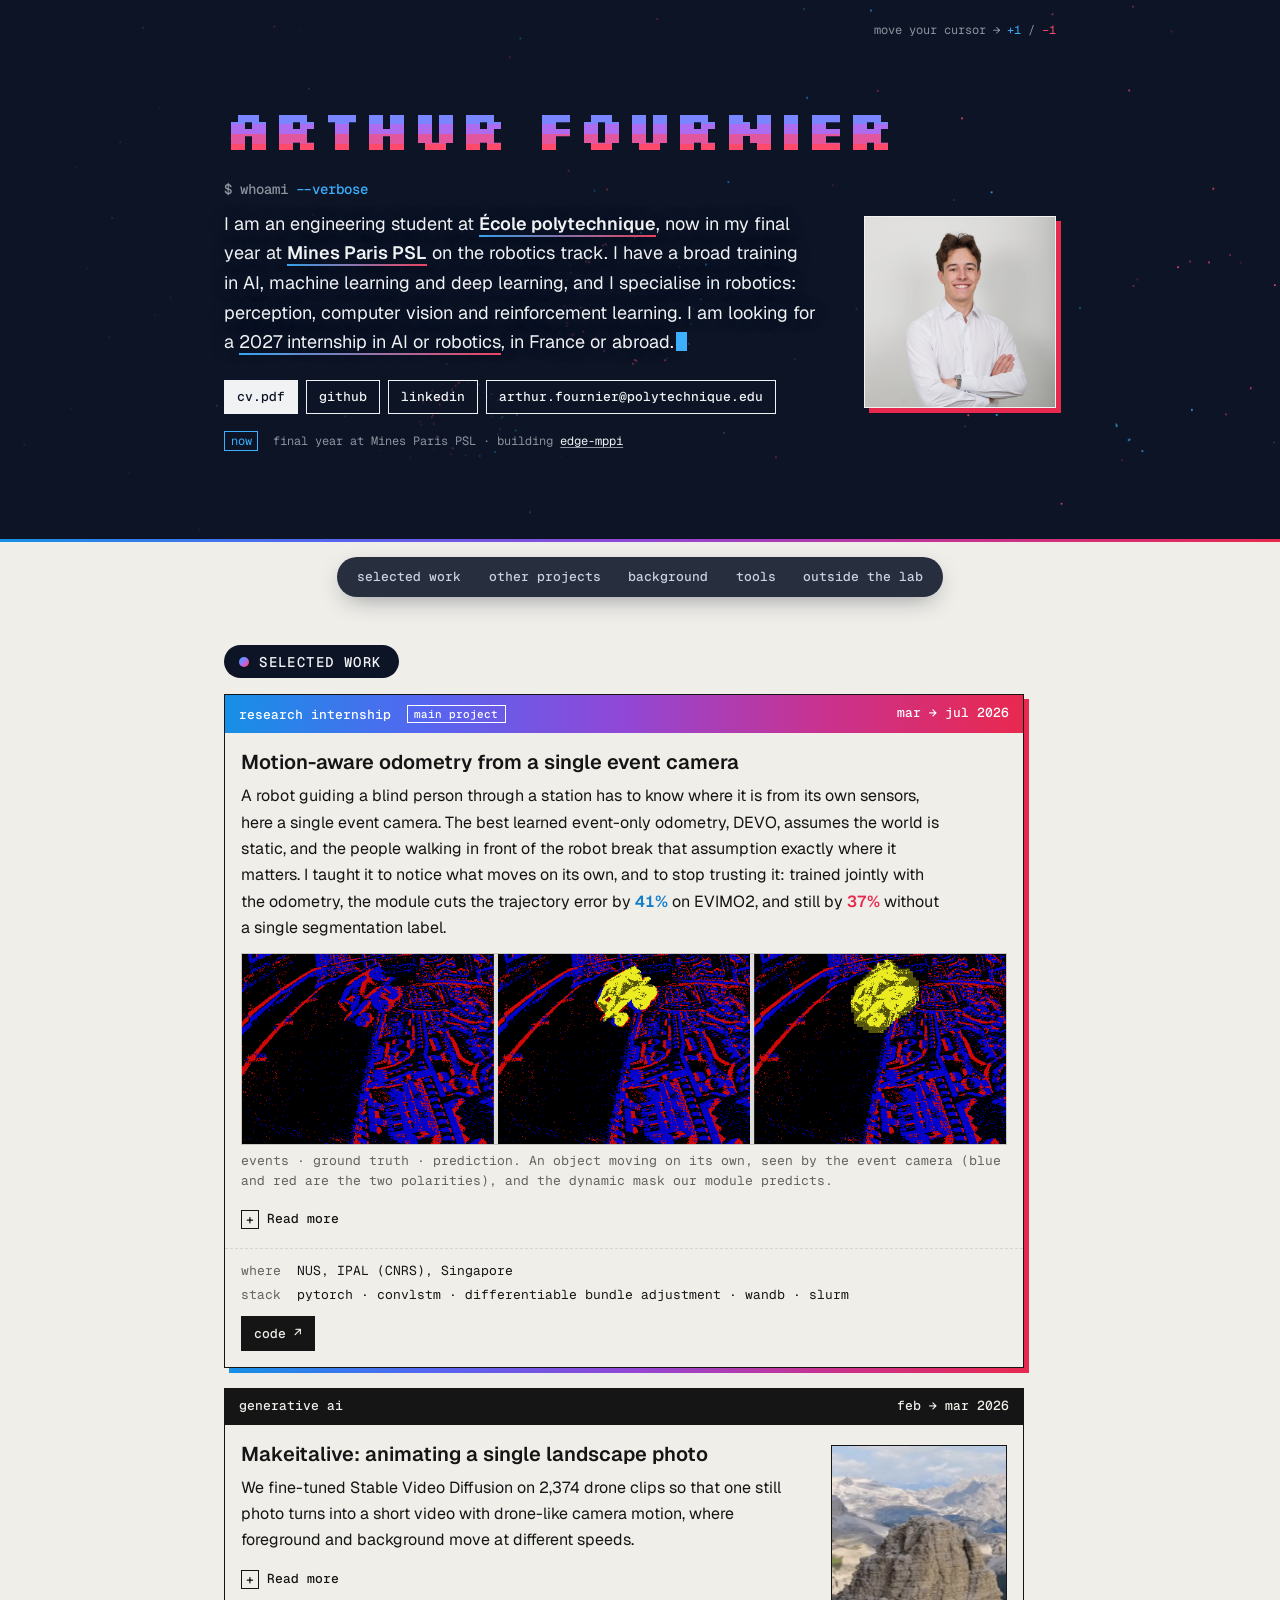
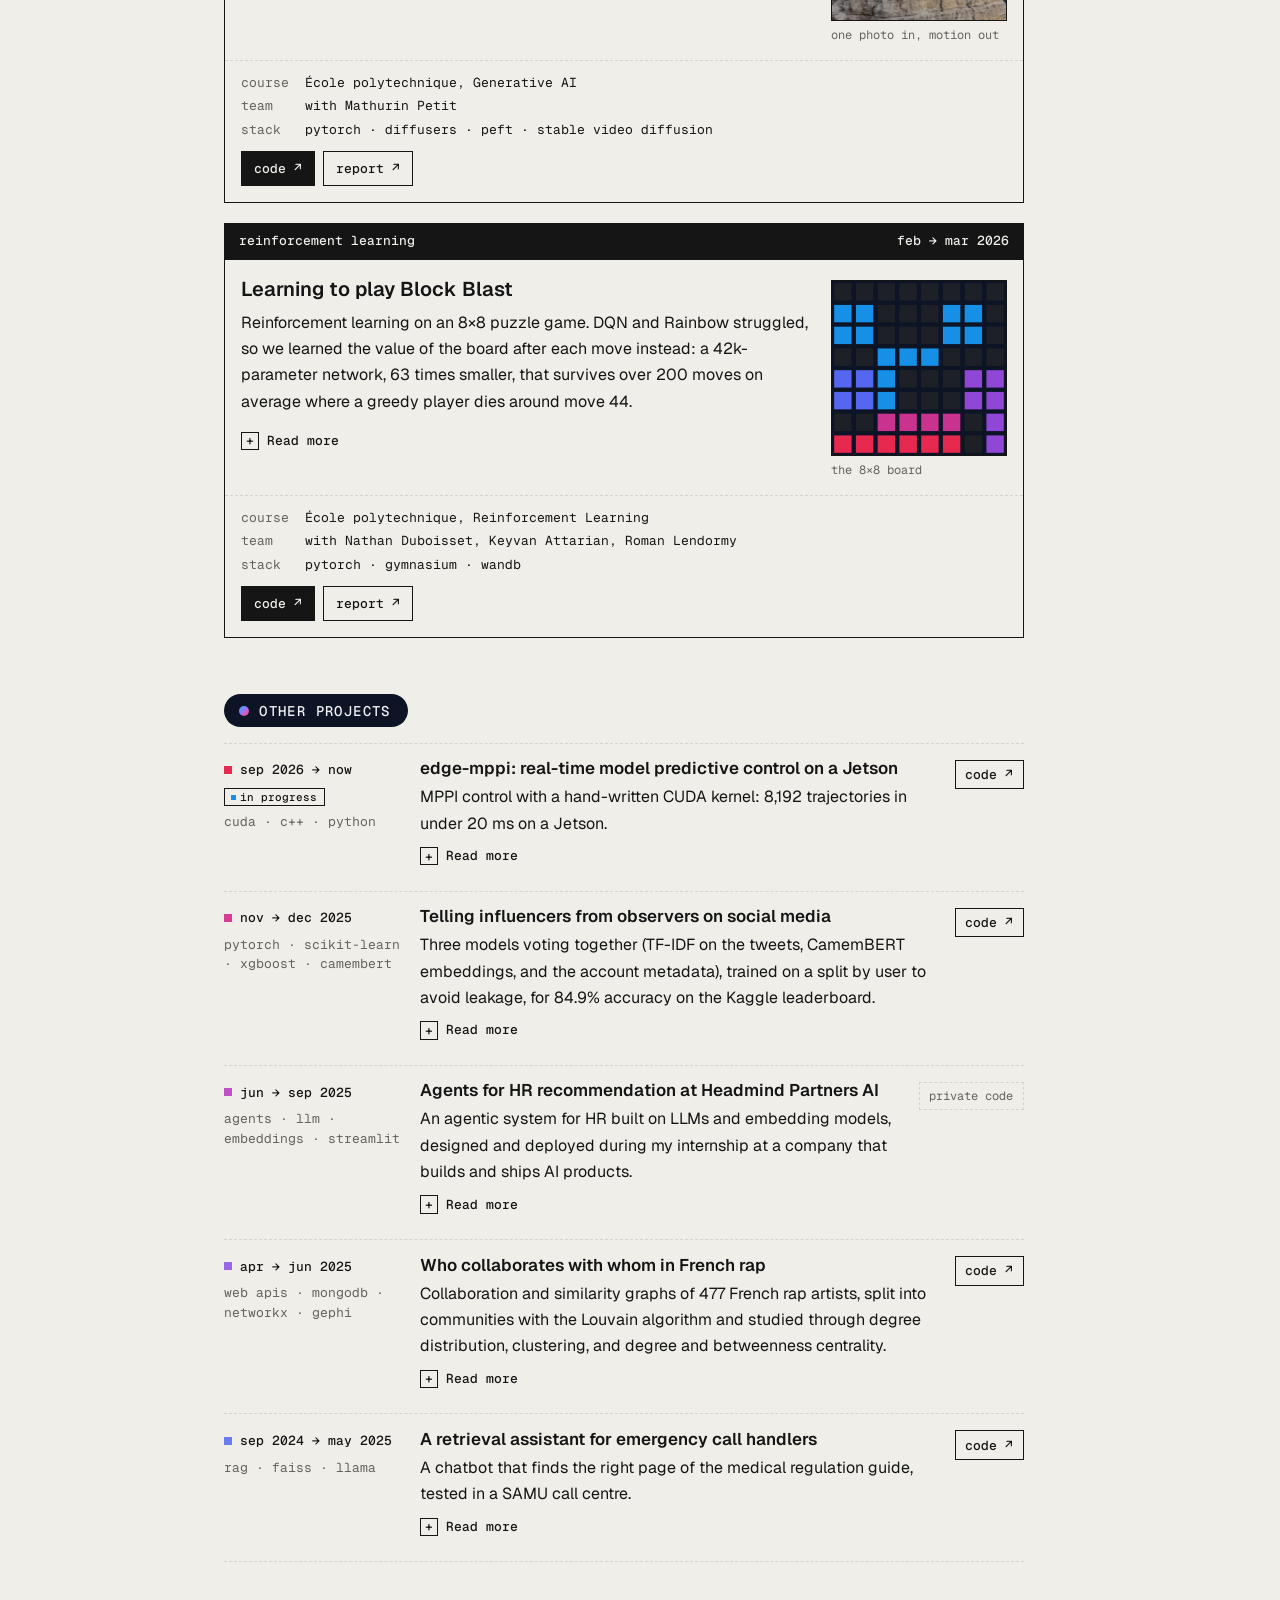
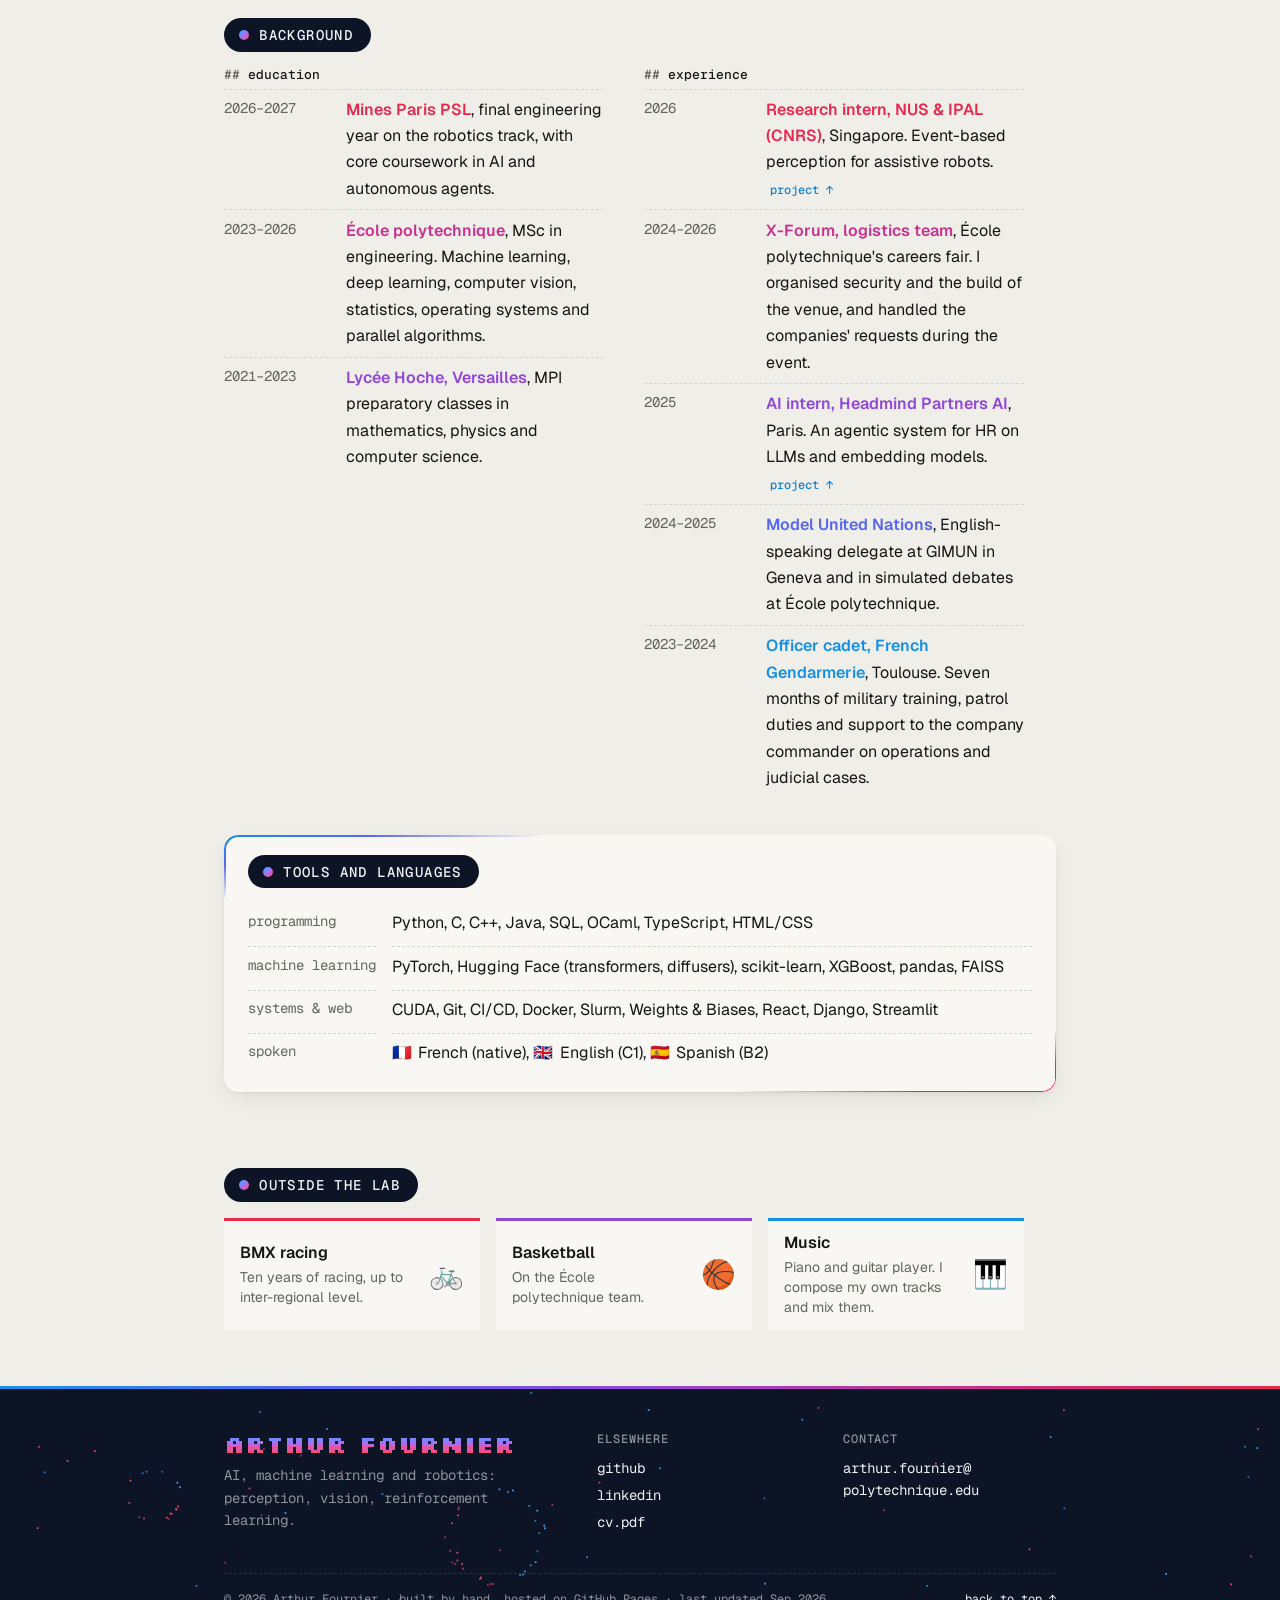
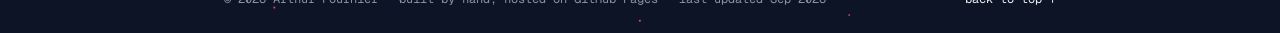
==== index.html @ 9ae4a038 "webpage finished" ====
<!DOCTYPE html>
<html lang="en">
<head>
<meta charset="utf-8">
<meta name="viewport" content="width=device-width, initial-scale=1">
<title>Arthur Fournier · AI, robotics &amp; computer vision</title>
<meta name="description" content="Engineering student at École polytechnique and Mines Paris PSL, trained in AI, machine learning and deep learning, specialising in robotics.">

<link rel="canonical" href="https://arthurfou.github.io/">
<meta property="og:title" content="Arthur Fournier · AI, robotics &amp; computer vision">
<meta property="og:description" content="Machine Learning and AI for Robotics">
<meta property="og:type" content="website">
<meta property="og:url" content="https://arthurfou.github.io/">
<meta property="og:image" content="https://arthurfou.github.io/assets/img/og.jpg">
<meta property="og:image:width" content="1200">
<meta property="og:image:height" content="630">
<meta property="og:image:alt" content="Arthur Fournier, in pixel letters over a night-blue event-camera stream">
<meta name="twitter:card" content="summary_large_image">
<meta name="twitter:image" content="https://arthurfou.github.io/assets/img/og.jpg">
<meta name="theme-color" content="#0c1426">
<meta name="color-scheme" content="light">

<link rel="preconnect" href="https://fonts.googleapis.com">
<link rel="preconnect" href="https://fonts.gstatic.com" crossorigin>
<link href="https://fonts.googleapis.com/css2?family=Geist:wght@400;500;600&family=Geist+Mono:wght@400;500&family=Silkscreen:wght@400;700&display=swap" rel="stylesheet">
<!-- The few emoji on the page (flags, hobbies) come from Noto Color Emoji,
     subset to just those glyphs: Windows has no colour flags otherwise. -->
<link href="https://fonts.googleapis.com/css2?family=Noto+Color+Emoji&amp;display=swap&amp;text=%F0%9F%87%AB%F0%9F%87%B7%F0%9F%87%AC%F0%9F%87%A7%F0%9F%87%AA%F0%9F%87%B8%F0%9F%9A%B2%F0%9F%8F%80%F0%9F%8E%B9" rel="stylesheet">
<link rel="stylesheet" href="assets/css/style.css">
</head>
<body>

<a class="skip" href="#main">Skip to content</a>

<!-- The header is a small event camera: moving edges (and the visitor's
     cursor) emit positive and negative events. The canvas is decoration
     only; everything on top of it is real text and works without JS. -->
<header class="hero" id="hero">
  <canvas id="events" aria-hidden="true"></canvas>
  <div class="hero-shade" aria-hidden="true"></div>
  <div class="hud" aria-hidden="true">
    <span class="hint">move your cursor → <b>+1</b> / <i>−1</i></span>
  </div>

  <div class="hero-body" id="about">
    <div class="about">
      <h1 class="name">Arthur Fournier</h1>
      <p class="prompt" aria-hidden="true">$ whoami <em>--verbose</em></p>
      <p class="lede">
        I am an engineering student at <strong class="breathe">École polytechnique</strong>, now in my final
        year at <strong class="breathe">Mines Paris PSL</strong> on the robotics track. I have a broad
        training in AI, machine learning and deep learning, and I specialise in robotics:
        perception, computer vision and reinforcement learning. I am looking for a <span class="breathe">2027 internship in AI or robotics</span>, in France or abroad.<span class="caret" aria-hidden="true"></span>
      </p>
      <nav class="links" aria-label="Profiles and contact">
        <a href="assets/docs/cv.pdf">cv.pdf</a>
        <a href="https://github.com/arthurfou">github</a>
        <a href="https://www.linkedin.com/in/arthurfou/">linkedin</a>
        <a href="mailto:arthur.fournier@polytechnique.edu">arthur.fournier@polytechnique.edu</a>
        <!-- Keep a second, research-weighted CV here if you want one:
        <a href="assets/docs/cv-research.pdf">cv-research.pdf</a> -->
      </nav>
      <p class="now"><span>now</span> final year at Mines Paris PSL · building <a href="#p-mppi">edge-mppi</a></p>
    </div>

    <!-- Drop a square-ish photo at assets/img/portrait.jpg (600×600 is plenty).
         Until it exists, the frame shows an empty placeholder. -->
    <figure class="portrait">
      <div class="frame">
        <img src="assets/img/portrait.jpg" alt="Portrait of Arthur Fournier" width="600" height="600"
             onerror="this.parentNode.classList.add('empty'); this.remove();">
      </div>
    </figure>
  </div>
</header>
<div class="edge" aria-hidden="true"></div>

<!-- Floating section nav: sticks to the top once the header has scrolled
     away. nav.js highlights the section in view. -->
<nav class="pill-nav" aria-label="Sections">
  <a href="#h-work">selected work</a>
  <a href="#other">other projects</a>
  <a href="#h-bg">background</a>
  <a href="#h-skills">tools</a>
  <a href="#h-out">outside the lab</a>
</nav>

<main id="main">

<section class="section" aria-labelledby="h-work">
  <h2 class="section-title" id="h-work">selected work</h2>

  <div class="cards">

  <article class="card featured" id="p-ipal">
    <header>
      <span>research internship <span class="tag">main project</span></span>
      <span><time datetime="2026-03">mar</time> → <time datetime="2026-07">jul 2026</time></span>
    </header>
    <div class="in">
      <h3>Motion-aware odometry from a single event camera</h3>
      <p>
        A robot guiding a blind person through a station has to know where it is from its
        own sensors, here a single event camera. The best learned event-only odometry,
        DEVO, assumes the world is static, and the people walking in front of the robot
        break that assumption exactly where it matters. I taught it to notice what moves on
        its own, and to stop trusting it: trained jointly with the odometry, the module cuts
        the trajectory error by <strong class="hl-pos">41%</strong> on EVIMO2, and still by
        <strong class="hl-neg">37%</strong> without a single segmentation label.
      </p>

      <figure class="shot">
        <img src="assets/img/ipal-mask.png" width="1050" height="260" loading="lazy"
             alt="Three views of the same event frame: raw events in blue and red, the ground-truth moving object in yellow, and the mask predicted by the module in yellow.">
        <figcaption>events · ground truth · prediction. An object moving on its own, seen by
        the event camera (blue and red are the two polarities), and the dynamic mask our
        module predicts.</figcaption>
      </figure>

      <details class="more">
        <summary><span class="closed">Read more</span><span class="opened">Show less</span></summary>
        <p>
          The idea comes from DynaSLAM: detect what moves independently, and stop trusting
          it. Rather than cleaning the event stream with a dense mask upstream of the
          odometry, as the closest prior work does, I used two places DEVO already exposes:
          the score map that picks which patches to track, and the per-edge confidence of
          its differentiable bundle adjustment.
        </p>
        <p>
          A small causal ConvLSTM (1.0 M parameters) predicts a soft "dynamic" weight that
          is multiplied into both. Nothing is deleted, so the sparse patch structure DEVO
          relies on survives, and the whole chain stays differentiable. That means the
          segmentation module can be trained jointly with the odometry, so the mask learns
          what hurts the pose rather than what looks like an object, and it can even be
          supervised by the bundle adjustment's own rigid-motion residual, without any
          label.
        </p>
        <p>
          For scale, a perfect ground-truth mask gives 45% on EVIMO2: the jointly trained
          module closes nine tenths of that gap, against 27% for the same module trained on
          its own. Five configurations were compared on EVIMO1, EVIMO2 and, without retraining, on
          four external datasets (MVSEC, EDS, TUM-VIE, VECtor), where the modules improve
          the base system in 15 of 20 evaluations. Three results are negative and reported as such. On EVIMO1, run-to-run noise is as large as every effect measured. Scaling up the segmentation module helps neither segmentation nor odometry, and its initialisation has no systematic effect.
        </p>
        <p>I am now turning the work into a paper and a clean public codebase.</p>
      </details>
    </div>
    <dl class="kv">
      <dt>where</dt><dd>NUS, IPAL (CNRS), Singapore</dd>
      <dt>stack</dt><dd>pytorch · convlstm · differentiable bundle adjustment · wandb · slurm</dd>
    </dl>
    <nav class="links card-links" aria-label="IPAL project links">
      <a href="https://github.com/arthurfou/MADEVO">code ↗</a>
    </nav>
  </article>

  <article class="card" id="p-makeitalive">
    <header>
      <span>generative ai</span>
      <span><time datetime="2026-02">feb</time> → <time datetime="2026-03">mar 2026</time></span>
    </header>
    <div class="in split">
      <div class="split-text">
        <h3>Makeitalive: animating a single landscape photo</h3>
        <p>
          We fine-tuned Stable Video Diffusion on 2,374 drone clips so that one still photo
          turns into a short video with drone-like camera motion, where foreground and
          background move at different speeds.
        </p>
        <details class="more">
          <summary><span class="closed">Read more</span><span class="opened">Show less</span></summary>
          <p>
            A self-supervised U-Net that predicts an optical flow field and warps the pixels
            is fast, but cannot invent what was hidden. LoRA adapters on SVD's temporal
            attention (about 3.3 M trained parameters) only learned a slight parallax. Full
            fine-tuning of the temporal layers with SVD_Xtend (5,000 steps, about 12 hours on
            an A100) gave the cinematic motion shown here.
          </p>
        </details>
      </div>
      <figure class="media">
        <video src="assets/img/makeitalive-square.mp4" poster="assets/img/makeitalive-square.jpg"
               autoplay muted loop playsinline width="400" height="400"
               aria-label="A single mountain photo animated by the fine-tuned model, with drone-like parallax"></video>
        <figcaption>one photo in, motion out</figcaption>
      </figure>
    </div>
    <dl class="kv">
      <dt>course</dt><dd>École polytechnique, Generative AI</dd>
      <dt>team</dt><dd>with Mathurin Petit</dd>
      <dt>stack</dt><dd>pytorch · diffusers · peft · stable video diffusion</dd>
    </dl>
    <nav class="links card-links" aria-label="Makeitalive links">
      <a href="https://github.com/matu1003/Makeitalive">code ↗</a>
      <a href="https://github.com/matu1003/Makeitalive/blob/main/docs/report.pdf">report ↗</a>
    </nav>
  </article>

  <article class="card" id="p-rl">
    <header>
      <span>reinforcement learning</span>
      <span><time datetime="2026-02">feb</time> → <time datetime="2026-03">mar 2026</time></span>
    </header>
    <div class="in split">
      <div class="split-text">
        <h3>Learning to play Block Blast</h3>
        <p>
          Reinforcement learning on an 8×8 puzzle game. DQN and Rainbow struggled, so we
          learned the value of the board after each move instead: a 42k-parameter network,
          63 times smaller, that survives over 200 moves on average where a greedy player
          dies around move 44.
        </p>
        <details class="more">
          <summary><span class="closed">Read more</span><span class="opened">Show less</span></summary>
          <p>
            A Q-network has to learn at once what each piece looks like, where it fits and
            what the board is worth. Since the game can list every valid placement, our Deep
            Value Network only scores the resulting boards ("afterstates") and picks the best
            one. Its eight parallel convolution branches include full-row and full-column
            detectors, which spot nearly complete lines.
          </p>
          <p>
            In the three-piece version, the network ranks every order and placement of the
            three pieces with a short lookahead. The greedy player grabs immediate line
            clears, fragments the board and dies around move 44. With the same two-piece
            lookahead, the value network keeps space open and lasts about 209 moves, over 250
            games.
          </p>
        </details>
      </div>
      <!-- Placeholder board until the gameplay GIF exists. To swap it in, replace
           the <svg> below with:
           <img src="assets/img/blockblast.gif" width="400" height="400" loading="lazy"
                alt="The value network playing Block Blast"> -->
      <figure class="media">
        <svg viewBox="0 0 80 80" role="img" aria-label="An 8 by 8 Block Blast board mid-game">
          <rect x="1" y="1" width="8" height="8" class="bb-empty"/>
          <rect x="11" y="1" width="8" height="8" class="bb-empty"/>
          <rect x="21" y="1" width="8" height="8" class="bb-empty"/>
          <rect x="31" y="1" width="8" height="8" class="bb-empty"/>
          <rect x="41" y="1" width="8" height="8" class="bb-empty"/>
          <rect x="51" y="1" width="8" height="8" class="bb-empty"/>
          <rect x="61" y="1" width="8" height="8" class="bb-empty"/>
          <rect x="71" y="1" width="8" height="8" class="bb-empty"/>
          <rect x="1" y="11" width="8" height="8" style="fill:var(--g1)"/>
          <rect x="11" y="11" width="8" height="8" style="fill:var(--g1)"/>
          <rect x="21" y="11" width="8" height="8" class="bb-empty"/>
          <rect x="31" y="11" width="8" height="8" class="bb-empty"/>
          <rect x="41" y="11" width="8" height="8" class="bb-empty"/>
          <rect x="51" y="11" width="8" height="8" style="fill:var(--g1)"/>
          <rect x="61" y="11" width="8" height="8" style="fill:var(--g1)"/>
          <rect x="71" y="11" width="8" height="8" class="bb-empty"/>
          <rect x="1" y="21" width="8" height="8" style="fill:var(--g1)"/>
          <rect x="11" y="21" width="8" height="8" style="fill:var(--g1)"/>
          <rect x="21" y="21" width="8" height="8" class="bb-empty"/>
          <rect x="31" y="21" width="8" height="8" class="bb-empty"/>
          <rect x="41" y="21" width="8" height="8" class="bb-empty"/>
          <rect x="51" y="21" width="8" height="8" style="fill:var(--g1)"/>
          <rect x="61" y="21" width="8" height="8" style="fill:var(--g1)"/>
          <rect x="71" y="21" width="8" height="8" class="bb-empty"/>
          <rect x="1" y="31" width="8" height="8" class="bb-empty"/>
          <rect x="11" y="31" width="8" height="8" class="bb-empty"/>
          <rect x="21" y="31" width="8" height="8" style="fill:var(--g1)"/>
          <rect x="31" y="31" width="8" height="8" style="fill:var(--g1)"/>
          <rect x="41" y="31" width="8" height="8" style="fill:var(--g1)"/>
          <rect x="51" y="31" width="8" height="8" class="bb-empty"/>
          <rect x="61" y="31" width="8" height="8" class="bb-empty"/>
          <rect x="71" y="31" width="8" height="8" class="bb-empty"/>
          <rect x="1" y="41" width="8" height="8" style="fill:var(--g2)"/>
          <rect x="11" y="41" width="8" height="8" style="fill:var(--g2)"/>
          <rect x="21" y="41" width="8" height="8" style="fill:var(--g1)"/>
          <rect x="31" y="41" width="8" height="8" class="bb-empty"/>
          <rect x="41" y="41" width="8" height="8" class="bb-empty"/>
          <rect x="51" y="41" width="8" height="8" class="bb-empty"/>
          <rect x="61" y="41" width="8" height="8" style="fill:var(--g3)"/>
          <rect x="71" y="41" width="8" height="8" style="fill:var(--g3)"/>
          <rect x="1" y="51" width="8" height="8" style="fill:var(--g2)"/>
          <rect x="11" y="51" width="8" height="8" style="fill:var(--g2)"/>
          <rect x="21" y="51" width="8" height="8" style="fill:var(--g1)"/>
          <rect x="31" y="51" width="8" height="8" class="bb-empty"/>
          <rect x="41" y="51" width="8" height="8" class="bb-empty"/>
          <rect x="51" y="51" width="8" height="8" class="bb-empty"/>
          <rect x="61" y="51" width="8" height="8" style="fill:var(--g3)"/>
          <rect x="71" y="51" width="8" height="8" style="fill:var(--g3)"/>
          <rect x="1" y="61" width="8" height="8" class="bb-empty"/>
          <rect x="11" y="61" width="8" height="8" class="bb-empty"/>
          <rect x="21" y="61" width="8" height="8" style="fill:var(--g4)"/>
          <rect x="31" y="61" width="8" height="8" style="fill:var(--g4)"/>
          <rect x="41" y="61" width="8" height="8" style="fill:var(--g4)"/>
          <rect x="51" y="61" width="8" height="8" style="fill:var(--g4)"/>
          <rect x="61" y="61" width="8" height="8" class="bb-empty"/>
          <rect x="71" y="61" width="8" height="8" style="fill:var(--g3)"/>
          <rect x="1" y="71" width="8" height="8" style="fill:var(--g5)"/>
          <rect x="11" y="71" width="8" height="8" style="fill:var(--g5)"/>
          <rect x="21" y="71" width="8" height="8" style="fill:var(--g5)"/>
          <rect x="31" y="71" width="8" height="8" style="fill:var(--g5)"/>
          <rect x="41" y="71" width="8" height="8" style="fill:var(--g5)"/>
          <rect x="51" y="71" width="8" height="8" style="fill:var(--g5)"/>
          <rect x="61" y="71" width="8" height="8" class="bb-empty"/>
          <rect x="71" y="71" width="8" height="8" style="fill:var(--g3)"/>
        </svg>
        <figcaption>the 8×8 board</figcaption>
      </figure>
    </div>
    <dl class="kv">
      <dt>course</dt><dd>École polytechnique, Reinforcement Learning</dd>
      <dt>team</dt><dd>with Nathan Duboisset, Keyvan Attarian, Roman Lendormy</dd>
      <dt>stack</dt><dd>pytorch · gymnasium · wandb</dd>
    </dl>
    <nav class="links card-links" aria-label="Block Blast links">
      <a href="https://github.com/NathanDuboisset/RL_project">code ↗</a>
      <a href="https://github.com/NathanDuboisset/RL_project/blob/main/report.pdf">report ↗</a>
    </nav>
  </article>

  </div>
</section>

<section class="section" aria-labelledby="other">
  <h2 class="section-title" id="other">other projects</h2>
  <ul class="rows">
    <li id="p-mppi">
      <div class="row-meta">
        <p><time datetime="2026-09">sep 2026</time> → now <span class="tag live">in progress</span></p>
        <p class="row-stack">cuda · c++ · python</p>
      </div>
      <div class="row-body">
        <h4>edge-mppi: real-time model predictive control on a Jetson</h4>
        <p>MPPI control with a hand-written CUDA kernel: 8,192 trajectories in under 20 ms on a Jetson.</p>
        <details class="more">
          <summary><span class="closed">Read more</span><span class="opened">Show less</span></summary>
          <p>
            At every control step, MPPI rolls thousands of noisy control sequences through the
            vehicle dynamics, scores them and averages them by <code>exp(−cost/λ)</code>. The
            rollouts are independent of each other but strictly sequential in time, a
            pattern that maps badly onto cuBLAS or PyTorch. A fused kernel keeps the whole
            vehicle state in registers for the full horizon and never writes a trajectory to
            memory.
          </p>
          <p>
            The roadmap: a NumPy reference, a dynamic bicycle model with tyres, a naive CUDA
            port checked against NumPy on fixed noise, Nsight-driven optimisation, then
            hardware-in-the-loop on the Jetson and a comparison against
            <code>nav2_mppi_controller</code>. Only the foundations exist today.
          </p>
        </details>
      </div>
      <p class="row-links"><a href="https://github.com/arthurfou/edge-mppi">code ↗</a></p>
    </li>
    <!-- HIDDEN until the X-Forum website can be shown publicly.
         To show it again, delete this comment's first and last lines.
    <li id="p-xforum">
      <div class="row-meta">
        <p><time datetime="2026-04">apr 2026</time> → now <span class="tag live">live</span></p>
        <p class="row-stack">react · typescript · django · docker · git · ci/cd</p>
      </div>
      <div class="row-body">
        <h4>The X-Forum website</h4>
        <p>Site and company portal for École polytechnique's careers fair, built with another student.</p>
        <details class="more">
          <summary><span class="closed">Read more</span><span class="opened">Show less</span></summary>
          <p>
            Companies create an account with an emailed one-time code, then order their stand
            through a nine-step wizard (surface, structure, furniture, electricity, screens,
            advertising…). Each order automatically produces its purchase order, which the
            company signs online through a DocuSign integration. On the other side, the forum
            team follows each company through a sales pipeline, assigns who handles it, shares
            files, edits the first-contact email template and exports completed orders to
            Excel. The site is bilingual, French and English.
          </p>
          <p>The code belongs to the student association and stays private.</p>
        </details>
      </div>
      <p class="row-links"><a href="https://xforum.binets.fr/">site ↗</a></p>
    </li>
    END HIDDEN X-Forum website -->
    <li id="p-twitter">
      <div class="row-meta">
        <p><time datetime="2025-11">nov</time> → <time datetime="2025-12">dec 2025</time></p>
        <p class="row-stack">pytorch · scikit-learn · xgboost · camembert</p>
      </div>
      <div class="row-body">
        <h4>Telling influencers from observers on social media</h4>
        <p>Three models voting together (TF-IDF on the tweets, CamemBERT embeddings, and the account metadata), trained on a split by user to avoid leakage, for 84.9% accuracy on the Kaggle leaderboard.</p>
        <details class="more">
          <summary><span class="closed">Read more</span><span class="opened">Show less</span></summary>
          <p>
            A three-headed ensemble: TF-IDF features into XGBoost, CamemBERT embeddings into a
            second XGBoost, and a head on profile metadata alone. Splitting train and
            validation by user rather than by tweet removed a leak and brought local scores in
            line with the leaderboard.
          </p>
          <p>With Octave Rebourseau and Aziz Berthé, for the Deep Learning course.</p>
        </details>
      </div>
      <p class="row-links"><a href="https://github.com/Octave-rbs/twitter-user-classification">code ↗</a></p>
    </li>
    <li id="p-headmind">
      <div class="row-meta">
        <p><time datetime="2025-06">jun</time> → <time datetime="2025-09">sep 2025</time></p>
        <p class="row-stack">agents · llm · embeddings · streamlit</p>
      </div>
      <div class="row-body">
        <h4>Agents for HR recommendation at Headmind Partners AI</h4>
        <p>An agentic system for HR built on LLMs and embedding models, designed and deployed during my internship at a company that builds and ships AI products.</p>
        <details class="more">
          <summary><span class="closed">Read more</span><span class="opened">Show less</span></summary>
          <p>
            The agents run a full pipeline on each application: they review the CV, write a
            summary of the candidate, then rank candidates against the role. It shipped with a
            Streamlit interface, unit tests and a Git workflow, and I presented it to the team.
          </p>
          <p>The code belongs to Headmind Partners AI and stays private.</p>
        </details>
      </div>
      <p class="row-links"><span class="private">private code</span></p>
    </li>
    <li id="p-music">
      <div class="row-meta">
        <p><time datetime="2025-04">apr</time> → <time datetime="2025-06">jun 2025</time></p>
        <p class="row-stack">web apis · mongodb · networkx · gephi</p>
      </div>
      <div class="row-body">
        <h4>Who collaborates with whom in French rap</h4>
        <p>Collaboration and similarity graphs of 477 French rap artists, split into communities with the Louvain algorithm and studied through degree distribution, clustering, and degree and betweenness centrality.</p>
        <details class="more">
          <summary><span class="closed">Read more</span><span class="opened">Show less</span></summary>
          <figure class="shot">
            <img src="assets/img/music-graph.jpg" width="1000" height="659" loading="lazy"
                 alt="Collaboration graph of French rap artists, coloured by detected community">
            <figcaption>The collaboration graph after Louvain community detection, one colour per community.</figcaption>
          </figure>
          <p>
            The data lives in MongoDB. Lyrics are embedded with Word2Bezbar, a model trained
            on French rap, and artists are linked when their lyrics are close. On each graph we
            measured the degree distribution, clustering and centralities to find which artists
            bridge otherwise separate scenes, then ran Louvain to extract the communities that
            Gephi draws.
          </p>
          <p>With Arthur Buis, for the Web Graphs course.</p>
        </details>
      </div>
      <p class="row-links"><a href="https://github.com/arthurfou/music-collab-graph">code ↗</a></p>
    </li>
    <li id="p-rag">
      <div class="row-meta">
        <p><time datetime="2024-09">sep 2024</time> → <time datetime="2025-05">may 2025</time></p>
        <p class="row-stack">rag · faiss · llama</p>
      </div>
      <div class="row-body">
        <h4>A retrieval assistant for emergency call handlers</h4>
        <p>A chatbot that finds the right page of the medical regulation guide, tested in a SAMU call centre.</p>
        <details class="more">
          <summary><span class="closed">Read more</span><span class="opened">Show less</span></summary>
          <p>
            We started with interviews of call handlers, emergency physicians and agency
            staff, visits to two call centres with live call observation, and a national
            questionnaire. The message was clear: the tool had to help the operator during the
            call, never answer callers or make decisions on its own.
          </p>
          <p>
            The guide has about 190 pages and a question rarely needs more than one, so the
            pipeline routes before it retrieves: an LLM picks the page from the table of
            contents, FAISS retrieves only within it, and the answer always links back to its
            source. Everything runs on open-weight models (Llama 3.1 8B, bge-m3), because
            health data cannot leave the hospital.
          </p>
        </details>
      </div>
      <p class="row-links"><a href="https://github.com/arthurfou/medical-regulation-rag">code ↗</a></p>
    </li>
  </ul>
</section>

<section class="section" aria-labelledby="h-bg">
  <h2 class="section-title" id="h-bg">background</h2>

  <div class="bg-cols">
  <div>
  <h3 class="sub">education</h3>
  <ul class="log wide">
    <li>
      <span class="when">2026–2027</span>
      <span class="what"><strong>Mines Paris PSL</strong>, final engineering year on the
      robotics track, with core coursework in AI and autonomous agents.</span>
    </li>
    <li>
      <span class="when">2023–2026</span>
      <span class="what"><strong>École polytechnique</strong>, MSc in engineering.
      Machine learning, deep learning, computer vision, statistics, operating systems and
      parallel algorithms.</span>
    </li>
    <li>
      <span class="when">2021–2023</span>
      <span class="what"><strong>Lycée Hoche, Versailles</strong>, MPI preparatory classes
      in mathematics, physics and computer science.</span>
    </li>
  </ul>

  </div>
  <div>
  <h3 class="sub">experience</h3>
  <ul class="log wide">
    <li>
      <span class="when">2026</span>
      <span class="what"><strong>Research intern, NUS &amp; IPAL (CNRS)</strong>, Singapore.
      Event-based perception for assistive robots.
      <a class="jump" href="#p-ipal">project ↑</a></span>
    </li>
    <li>
      <span class="when">2024–2026</span>
      <span class="what"><strong>X-Forum, logistics team</strong>, École polytechnique's
      careers fair. I organised security and the build of the venue, and handled the
      companies' requests during the event.<!-- HIDDEN with the X-Forum website row:
      I also co-built the forum's website.
      <a class="jump" href="#p-xforum">project ↑</a> --></span>
    </li>
    <li>
      <span class="when">2025</span>
      <span class="what"><strong>AI intern, Headmind Partners AI</strong>, Paris.
      An agentic system for HR on LLMs and embedding models.
      <a class="jump" href="#p-headmind">project ↑</a></span>
    </li>
    <li>
      <span class="when">2024–2025</span>
      <span class="what"><strong>Model United Nations</strong>, English-speaking delegate at
      GIMUN in Geneva and in simulated debates at École polytechnique.</span>
    </li>
    <li>
      <span class="when">2023–2024</span>
      <span class="what"><strong>Officer cadet, French Gendarmerie</strong>, Toulouse.
      Seven months of military training, patrol duties and support to the company
      commander on operations and judicial cases.</span>
    </li>
  </ul>
  </div>
  </div>
</section>

<section class="section panel" aria-labelledby="h-skills">
  <h2 class="section-title" id="h-skills">tools and languages</h2>
  <dl class="kv skills">
    <dt>programming</dt>
    <dd>Python, C, C++, Java, SQL, OCaml, TypeScript, HTML/CSS</dd>
    <dt>machine learning</dt>
    <dd>PyTorch, Hugging Face (transformers, diffusers), scikit-learn, XGBoost, pandas, FAISS</dd>
    <dt>systems &amp; web</dt>
    <dd>CUDA, Git, CI/CD, Docker, Slurm, Weights &amp; Biases, React, Django, Streamlit</dd>
    <dt>spoken</dt>
    <dd><span class="flag" aria-hidden="true">🇫🇷</span> French (native), <span class="flag" aria-hidden="true">🇬🇧</span> English (C1), <span class="flag" aria-hidden="true">🇪🇸</span> Spanish (B2)</dd>
  </dl>
</section>

<section class="section" aria-labelledby="h-out">
  <h2 class="section-title" id="h-out">outside the lab</h2>
  <ul class="hobbies">
    <li>
      <div>
        <h3>BMX racing</h3>
        <p>Ten years of racing, up to inter-regional level.</p>
      </div>
      <span class="emoji" aria-hidden="true">🚲</span>
    </li>
    <li>
      <div>
        <h3>Basketball</h3>
        <p>On the École polytechnique team.</p>
      </div>
      <span class="emoji" aria-hidden="true">🏀</span>
    </li>
    <li>
      <div>
        <h3>Music</h3>
        <p>Piano and guitar player. I compose my own tracks and mix them.</p>
      </div>
      <span class="emoji" aria-hidden="true">🎹</span>
    </li>
  </ul>
</section>

</main>

<div class="edge" aria-hidden="true"></div>
<footer class="site-foot" id="foot">
  <canvas class="foot-events" aria-hidden="true"></canvas>
  <div class="foot-grid">
    <div class="foot-brand">
      <p class="foot-name">Arthur Fournier</p>
      <p>AI, machine learning and robotics: perception, vision, reinforcement learning.</p>
    </div>
    <nav aria-label="Elsewhere">
      <h2>elsewhere</h2>
      <ul>
        <li><a href="https://github.com/arthurfou">github</a></li>
        <li><a href="https://www.linkedin.com/in/arthurfou/">linkedin</a></li>
        <li><a href="assets/docs/cv.pdf">cv.pdf</a></li>
      </ul>
    </nav>
    <div>
      <h2>contact</h2>
      <p><a href="mailto:arthur.fournier@polytechnique.edu">arthur.fournier@<wbr>polytechnique.edu</a></p>
    </div>
  </div>
  <div class="foot-base">
    <p>© 2026 Arthur Fournier · built by hand, hosted on GitHub Pages · last updated Sep 2026</p>
    <a href="#hero">back to top ↑</a>
  </div>
</footer>

<script src="assets/js/events.js" defer></script>
<script src="assets/js/nav.js" defer></script>
</body>
</html>
---- assets/css/style.css ----
/* ---------------------------------------------------------------
   Arthur Fournier — personal site
   A dark "sensor window" header and footer around a light,
   terminal-flavoured page. Light only, on purpose. Every colour comes from event-camera polarity: blue for
   positive events, red for negative, and the bands in between.
   --------------------------------------------------------------- */

:root {
  --paper:  #efeee9;  /* light warm grey */
  --ink:    #151515;
  --muted:  #64635e;
  --rule:   #d6d4cc;
  --lift:   #f8f7f3;  /* raised panels */

  --pos:    #137fcc;  /* positive polarity, text-safe on the grey */
  --neg:    #e8294f;  /* negative polarity */

  /* blue → red steps: hairlines, buttons, panels */
  --g1: #1690e6;
  --g2: #5566f0;
  --g3: #9147d6;
  --g4: #c9328f;
  --g5: #e8294f;

  /* header and footer */
  --ev-bg:   #0c1426;  /* night blue */
  --ev-pos:  #3cb0ff;
  --ev-neg:  #ff4a6b;
  --ev-ink:  #f1f2f4;
  --ev-mute: #8d949d;

  --measure: 64ch;
  --rail: 60rem;
  --pad: clamp(1.125rem, 5vw, 4rem);

  --sans: "Geist", system-ui, sans-serif;
  --mono: "Geist Mono", ui-monospace, "SFMono-Regular", Menlo, monospace;
  --pixel: "Silkscreen", "Geist Mono", ui-monospace, monospace;

  color-scheme: light;
}

*, *::before, *::after { box-sizing: border-box; }

html { -webkit-text-size-adjust: 100%; }

body {
  margin: 0;
  background: var(--paper);
  color: var(--ink);
  font-family: var(--sans);
  font-size: 1rem;
  line-height: 1.65;
}

/* --- shared page rail ------------------------------------------------ */

main {
  max-width: var(--rail);
  margin: 0 auto;
  padding-inline: var(--pad);
  padding-block-end: 3rem;
}

/* --- skip link ------------------------------------------------------- */

.skip {
  position: absolute;
  left: -9999px;
  top: 0;
  background: var(--ink);
  color: var(--paper);
  padding: .6rem 1rem;
  z-index: 10;
  font-family: var(--mono);
}
.skip:focus { left: 0; }

/* --- header: the sensor window --------------------------------------- */

.hero {
  /* Components inside the header (prompt, lede, buttons, portrait) are
     the same as on the page; they just read the dark palette. */
  --ink: var(--ev-ink);
  --paper: var(--ev-bg);
  --muted: var(--ev-mute);
  --rule: #223050;
  --pos: var(--ev-pos);
  --neg: var(--ev-neg);

  position: relative;
  min-height: 21.25rem;
  gap: 4rem;
  /* inner edge lines up with the content rail below */
  padding-block: 1.375rem 5.5rem;
  padding-inline: max(var(--pad), calc((100% - var(--rail)) / 2 + var(--pad)));
  display: flex;
  flex-direction: column;
  justify-content: space-between;
  background: var(--ev-bg);
  color: var(--ev-ink);
  overflow: hidden;
  cursor: crosshair;
  touch-action: pan-y;
}

.hero > * { position: relative; }

/* Darkens the events behind the text column, leaves them bright on
   the right around the portrait. */
.hero-shade {
  position: absolute;
  inset: 0;
  pointer-events: none;
  background: linear-gradient(90deg,
    rgba(12, 20, 38, .82) 0%, rgba(12, 20, 38, .6) 45%, rgba(12, 20, 38, 0) 75%);
}

.hero-body {
  display: grid;
  grid-template-columns: minmax(0, 1fr) 12rem;
  column-gap: 3rem;
  align-items: start;
}
/* The name and the prompt sit above; the photo lines up with the first
   line of the bio and runs alongside it. */
.hero-body .about { display: contents; }
.hero-body .about > * { grid-column: 1; }
.hero-body .about > .name { grid-column: 1 / -1; }
.hero-body .portrait { grid-column: 2; grid-row: 3 / span 3; margin-top: .45rem; }
.hero .name { margin-bottom: 1.5rem; }
.hero .lede { text-shadow: 0 0 14px var(--ev-bg); }
/* The two schools and the internship line get the footer's gradient
   underline. */
.breathe {
  padding-bottom: 2px;
  background: linear-gradient(90deg, var(--ev-pos), var(--ev-neg)) 0 100% / 100% 2px no-repeat;
  -webkit-box-decoration-break: clone;
  box-decoration-break: clone;
}
.now {
  margin: 1.1rem 0 0;
  font: 400 .75rem/1.5 var(--mono);
  color: var(--ev-mute);
}
.now span {
  display: inline-block;
  margin-right: .5rem;
  padding: 0 .35rem;
  border: 1px solid var(--ev-pos);
  color: var(--ev-pos);
}
.now a { color: var(--ev-ink); }

#events {
  position: absolute;
  inset: 0;
  width: 100%;
  height: 100%;
  display: block;
}

.hud {
  display: flex;
  justify-content: space-between;
  flex-wrap: wrap;
  gap: .75rem;
  font: 400 .75rem/1.4 var(--mono);
  color: var(--ev-mute);
}
.hud b { font-weight: 400; color: var(--ev-pos); }
.hud i { font-style: normal; color: var(--ev-neg); }
/* the only HUD line is the cursor hint: right-aligned, gone on touch screens */
.hud { justify-content: flex-end; }
@media (hover: none) { .hud { display: none; } }

.name {
  margin: 0;
  /* one line, across the full width of the header (the photo starts
     lower down); sized so it never overflows */
  font: 700 clamp(1.5rem, 7vw, 3.5rem)/.92 var(--pixel);
  white-space: nowrap;
  letter-spacing: -.01em;
  overflow-wrap: break-word;
  /* stays bright on the dark header whatever the page theme */
  background: linear-gradient(180deg,
    #45b2ff 0 20%, #7a86ff 20% 40%, #ad6cf0 40% 60%, #e2559f 60% 80%, #ff4a6b 80% 100%)
    0 0 / 100% .92em repeat-y;   /* one full set of bands per line */
  -webkit-background-clip: text;
  background-clip: text;
  color: transparent;
}

/* The hairline between the dark bands and the page, blue to red. */
.edge {
  height: 3px;
  background: linear-gradient(90deg, var(--g1), var(--g2), var(--g3), var(--g4), var(--g5));
}

/* --- floating section nav --------------------------------------------- */

html { scroll-behavior: smooth; }

.pill-nav {
  position: sticky;
  top: calc(env(safe-area-inset-top, 0px) + .75rem);
  z-index: 20;
  display: flex;
  gap: 2px;
  width: fit-content;
  max-width: calc(100% - 2rem);
  margin: .9rem auto 0;
  padding: .4rem .45rem;
  overflow-x: auto;
  scrollbar-width: none;
  border-radius: 999px;
  background: color-mix(in srgb, var(--ev-bg) 88%, transparent);
  -webkit-backdrop-filter: blur(8px);
  backdrop-filter: blur(8px);
  box-shadow: 0 8px 24px -8px rgba(12, 20, 38, .45);
  font: 500 .8125rem/1 var(--mono);
}
.pill-nav::-webkit-scrollbar { display: none; }
.pill-nav a {
  display: inline-flex;
  align-items: center;
  gap: .45rem;
  flex: none;
  padding: .45rem .8rem;
  border-radius: 999px;
  color: #c9d2e0;
  text-decoration: none;
  white-space: nowrap;
  transition: background-color .15s, color .15s;
}
.pill-nav a:hover { color: #fff; }
.pill-nav a:focus-visible { outline: 2px solid var(--ev-pos); outline-offset: 1px; }
.pill-nav a.on { background: rgba(255, 255, 255, .1); color: #fff; }
.pill-nav a.on::before {
  content: "";
  width: .45rem;
  height: .45rem;
  border-radius: 50%;
  background: linear-gradient(135deg, #3cb0ff, #7a86ff 35%, #ad6cf0 55%, #e2559f 75%, #ff4a6b);
}

/* anchors land below the floating nav */
#h-work, #other, #h-bg, #h-skills, #h-out, .card, .rows > li { scroll-margin-top: 4.5rem; }

/* --- intro ----------------------------------------------------------- */

/* used by the 404 page */
.intro { padding: 2.25rem 0 .5rem; }

.portrait { margin: 0; }
.portrait .frame {
  position: relative;
  aspect-ratio: 1;
  max-width: 100%;
  border: 1px solid var(--ink);
  background: var(--paper);
  box-shadow: 5px 5px 0 var(--g5);
}
.portrait img { display: block; width: 100%; height: 100%; object-fit: cover; }
.portrait .frame.empty {
  background:
    radial-gradient(circle at 50% 40%, var(--rule) 0 22%, transparent 23%),
    radial-gradient(ellipse at 50% 100%, var(--rule) 0 42%, transparent 43%),
    var(--paper);
}
.portrait figcaption {
  margin-top: .6rem;
  white-space: nowrap;
  font: 400 .75rem/1.4 var(--mono);
  color: var(--muted);
}

.prompt {
  font: 500 .875rem/1.6 var(--mono);
  color: var(--muted);
  margin: 0 0 .5rem;
}
.prompt em { font-style: normal; color: var(--pos); }

.lede {
  max-width: var(--measure);
  font-size: 1.125rem;
  margin: 0 0 1.4rem;
}
.lede strong { font-weight: 600; }

.caret {
  display: inline-block;
  width: .6em;
  height: 1.05em;
  margin-left: 2px;
  vertical-align: -.15em;
  background: var(--pos);
  animation: blink 1.1s steps(1) infinite;
}
@keyframes blink { 50% { opacity: 0; } }

.links {
  display: flex;
  flex-wrap: wrap;
  gap: .5rem;
  font: 500 .8125rem/1 var(--mono);
}
/* Each button takes its own step along the red → blue ramp. On hover
   the colour fills in with a stepped, pixel-like wipe and the button
   lifts onto a hard shadow. */
.links a {
  --c: var(--g1);
  position: relative;
  isolation: isolate;
  border: 1px solid var(--ink);
  padding: .6rem .75rem;
  text-decoration: none;
  overflow-wrap: anywhere;
  transition: transform .18s steps(3), box-shadow .18s steps(3), color .1s, border-color .1s;
}
.links a:nth-child(1) { --c: var(--g5); }
.links a:nth-child(2) { --c: var(--g4); }
.links a:nth-child(3) { --c: var(--g3); }
.links a:nth-child(4) { --c: var(--g2); }
.links a:nth-child(5) { --c: var(--g1); }
.links a::before {
  content: "";
  position: absolute;
  inset: 0;
  z-index: -1;
  background: var(--c);
  clip-path: inset(0 100% 0 0);
  transition: clip-path .24s steps(6, end);
}
.links a:first-child { background: var(--ink); color: var(--paper); }
.links a:hover,
.links a:focus-visible {
  color: #fff;
  border-color: var(--ink);
  transform: translate(-3px, -3px);
  box-shadow: 3px 3px 0 var(--ink);
}
.links a:hover::before,
.links a:focus-visible::before { clip-path: inset(0); }

/* --- links ----------------------------------------------------------- */

a {
  color: inherit;
  text-decoration-thickness: 1px;
  text-underline-offset: .2em;
  text-decoration-color: var(--muted);
}
a:hover { text-decoration-color: var(--pos); }
a:focus-visible {
  outline: 2px solid var(--pos);
  outline-offset: 3px;
}

/* --- sections -------------------------------------------------------- */

.section { padding: 1.25rem 0 .5rem; }

/* Section titles are small night-blue pills, like the floating nav,
   with a dot of the brand gradient in front. */
.section-title {
  display: flex;
  width: fit-content;
  align-items: center;
  gap: .625rem;
  margin: 1.75rem 0 1rem;
  padding: .625rem 1.1rem .575rem .95rem;
  border-radius: 999px;
  background: var(--ev-bg);
  color: var(--ev-ink);
  font: 500 .875rem/1 var(--mono);
  text-transform: uppercase;
  letter-spacing: .1em;
}
.section-title::before {
  content: "";
  flex: none;
  width: 10px;
  height: 10px;
  border-radius: 50%;
  background: linear-gradient(135deg, #3cb0ff, #7a86ff 35%, #ad6cf0 55%, #e2559f 75%, #ff4a6b);
}

/* Highlighted sections (recent, tools, contact): a soft raised panel
   whose hairline edge shows only at two corners, blue top-left
   fading out, red bottom-right fading in. */
.panel {
  position: relative;
  margin-block: 1.75rem;
  padding: 1.25rem 1.5rem;
  background: var(--lift);
  border-radius: 14px;
  box-shadow: 0 1px 2px rgba(40, 36, 28, .06), 0 8px 24px -8px rgba(40, 36, 28, .14);
}
.panel::before {
  content: "";
  position: absolute;
  inset: 0;
  padding: 1.5px;
  border-radius: inherit;
  pointer-events: none;
  /* Fixed-size fades from two corners, so the accent is the same
     length on a short panel and a tall one: long along the top and
     bottom edges, short down the sides. */
  background:
    radial-gradient(ellipse 20rem 4rem at 0 0, var(--g1), var(--g2) 45%, transparent 100%),
    radial-gradient(ellipse 20rem 4rem at 100% 100%, var(--g5), var(--g4) 45%, transparent 100%);
  -webkit-mask: linear-gradient(#000 0 0) content-box, linear-gradient(#000 0 0);
  -webkit-mask-composite: xor;
  mask: linear-gradient(#000 0 0) content-box exclude, linear-gradient(#000 0 0);
}
.panel .section-title { margin-top: 0; }
.panel .log li:first-child,
.panel .skills dt:first-of-type,
.panel .skills dt:first-of-type + dd { border-top: 0; }

.sub {
  margin: 1.75rem 0 .5rem;
  font: 500 .8125rem/1 var(--mono);
  color: var(--ink);
}
.sub::before { content: "## "; color: var(--muted); }

.bg-cols {
  display: grid;
  grid-template-columns: repeat(2, minmax(0, 1fr));
  gap: 1.5rem 2.5rem;
  max-width: 50rem;
}
.bg-cols .sub { margin-top: 0; }

/* Each name in the background lists takes one step of the ramp,
   red at the top down to blue. */
.log.wide .what strong { color: var(--g5); }
.log.wide li:nth-child(2) .what strong { color: var(--g4); }
.log.wide li:nth-child(3) .what strong { color: var(--g3); }
.log.wide li:nth-child(4) .what strong { color: var(--g2); }
.log.wide li:nth-child(5) .what strong { color: var(--g1); }


/* "project ↑": jumps back up to the project card */
.jump {
  font: 500 .75rem/1 var(--mono);
  color: var(--pos);
  text-decoration: none;
  white-space: nowrap;
  margin-left: .25rem;
}
.jump:hover { text-decoration: underline; }

/* outside the lab: three small tiles */
.hobbies {
  list-style: none;
  margin: 0;
  padding: 0;
  display: grid;
  grid-template-columns: repeat(3, minmax(0, 1fr));
  gap: 1rem;
  max-width: 50rem;
}
.hobbies li {
  display: flex;
  justify-content: space-between;
  align-items: center;
  gap: .75rem;
  padding: .75rem 1rem;
  border-top: 3px solid var(--g5);
  background: var(--lift);
  transition: transform .2s ease, box-shadow .2s ease;
}
.hobbies li:hover {
  transform: scale(1.03);
  box-shadow: 0 8px 20px -10px rgba(40, 36, 28, .3);
}
.hobbies li:nth-child(2) { border-top-color: var(--g3); }
.hobbies li:nth-child(3) { border-top-color: var(--g1); }
.hobbies .emoji {
  display: block;
  flex: none;
  font: 1.75rem/1 "Noto Color Emoji", "Apple Color Emoji", "Segoe UI Emoji", sans-serif;
}
.hobbies h3 { margin: 0 0 .2rem; font: 600 1rem/1.3 var(--sans); }
.hobbies p { margin: 0; font-size: .875rem; line-height: 1.45; color: var(--muted); }

.flag { font-family: "Noto Color Emoji", "Apple Color Emoji", "Segoe UI Emoji", sans-serif; margin-right: .15rem; }
.section-title + .sub { margin-top: 0; }

/* --- the log: dated rows --------------------------------------------- */

.log {
  list-style: none;
  margin: 0;
  padding: 0;
  max-width: 50rem;
}

.log li {
  display: grid;
  grid-template-columns: 8ch 1.5ch minmax(0, 1fr);
  gap: .75rem;
  padding: .45rem 0;
  border-top: 1px dashed var(--rule);
}

.log time,
.log .when {
  font: 400 .875rem/1.7 var(--mono);
  color: var(--muted);
  font-variant-numeric: tabular-nums;
  white-space: nowrap;
}

.pol { font: 500 .875rem/1.7 var(--mono); color: var(--pos); }
.pol.neg { color: var(--neg); }

.log.wide li { grid-template-columns: 10ch minmax(0, 1fr); }

.what { max-width: var(--measure); }
.what strong { font-weight: 600; }

/* --- project cards --------------------------------------------------- */

.cards {
  display: grid;
  gap: 1.25rem;
  max-width: 50rem;
}

.card { border: 1px solid var(--ink); }

.card > header {
  display: flex;
  justify-content: space-between;
  flex-wrap: wrap;
  gap: .25rem .75rem;
  padding: .6rem .875rem;
  background: var(--ink);
  color: var(--paper);
  font: 500 .8125rem/1.3 var(--mono);
}

.card { scroll-margin-top: 1.5rem; }

/* Status next to the project type. "live" and "in progress" carry a
   blinking pixel, like the caret in the header. */
.tag {
  display: inline-block;
  margin-left: .5rem;
  padding: 0 .4rem;
  border: 1px solid currentColor;
  font-size: .6875rem;
  line-height: 1.5;
  vertical-align: 1px;
}
.tag.live::before {
  content: "";
  display: inline-block;
  width: .45em;
  height: .45em;
  margin-right: .35em;
  vertical-align: .1em;
  background: var(--g1);
  animation: blink 1.1s steps(1) infinite;
}

/* The main project: gradient header and the same hard shadow as the
   portrait. */
/* Hard offset shadow painted with the header band's ramp, left to
   right: the bottom edge runs blue to red, the right edge is all red. It
   sits behind the card (z-index -1 on a card with no stacking context
   of its own), so the card needs an opaque background. */
.card.featured { position: relative; background: var(--paper); }
.card.featured::before {
  content: "";
  position: absolute;
  inset: -1px;
  transform: translate(5px, 5px);
  z-index: -1;
  background: linear-gradient(90deg, var(--g1), var(--g2), var(--g3), var(--g4), var(--g5));
}
.card.featured > header {
  background: linear-gradient(90deg, var(--g1), var(--g2), var(--g3), var(--g4), var(--g5));
  color: #fff;
}
.card.featured .tag.live::before { background: #fff; }


/* Fold-out details */
.more { margin: 0 0 .75rem; }
.more > summary {
  display: inline-flex;
  align-items: center;
  gap: .5rem;
  cursor: pointer;
  list-style: none;
  font: 500 .8125rem/1.4 var(--mono);
  color: var(--ink);
  padding: .15rem 0;
}
.more > summary::-webkit-details-marker { display: none; }
.more > summary::before {
  content: "+";
  display: inline-grid;
  place-items: center;
  width: 1.15rem;
  height: 1.15rem;
  border: 1px solid var(--ink);
  font-weight: 500;
  line-height: 1;
}
.more[open] > summary::before { content: "−"; background: var(--ink); color: var(--paper); }
.more > summary:hover { color: var(--pos); }
.more > summary:hover::before { border-color: var(--pos); }
.more > summary:focus-visible { outline: 2px solid var(--pos); outline-offset: 3px; }
.more[open] > summary { margin-bottom: .6rem; }
.more[open] .closed,
.more:not([open]) .opened { display: none; }


.hl-pos, .hl-neg { font-weight: 600; font-variant-numeric: tabular-nums; }
.hl-pos { color: var(--pos); }
.hl-neg { color: var(--neg); }

.card code,
.card kbd { font: 400 .875em/1 var(--mono); }

.card-links { padding: 0 1rem 1rem; }

/* Other projects: one compact row each, details still fold out. */
.rows {
  list-style: none;
  margin: 0;
  padding: 0;
  max-width: 50rem;
}
.rows > li {
  display: grid;
  grid-template-columns: 11rem minmax(0, 1fr) auto;
  gap: .25rem 1.25rem;
  padding: .85rem 0;
  border-top: 1px dashed var(--rule);
  scroll-margin-top: 1.5rem;
}
.rows > li:last-child { border-bottom: 1px dashed var(--rule); }
.row-meta p { margin: 0; }
/* The date reads in ink, after a pixel whose colour walks down the
   ramp from red (newest) to blue (oldest). */
.row-meta > p:first-child { color: var(--ink); font-weight: 500; }
.row-meta > p:first-child::before {
  content: "";
  display: inline-block;
  width: .5rem;
  height: .5rem;
  margin-right: .5rem;
  vertical-align: .05em;
  background: var(--dot, var(--g5));
}
.rows > li:nth-child(2) { --dot: color-mix(in oklch, var(--g5) 80%, var(--g1)); }
.rows > li:nth-child(3) { --dot: color-mix(in oklch, var(--g5) 60%, var(--g1)); }
.rows > li:nth-child(4) { --dot: color-mix(in oklch, var(--g5) 40%, var(--g1)); }
.rows > li:nth-child(5) { --dot: color-mix(in oklch, var(--g5) 20%, var(--g1)); }
.rows > li:nth-child(n+6) { --dot: var(--g1); }
.row-meta .row-stack { margin-top: .35rem; }
.row-meta {
  margin: 0;
  padding-top: .2rem;
  font: 400 .8125rem/1.6 var(--mono);
  color: var(--muted);
}
.row-meta .tag { display: table; margin: .4rem 0 0; color: var(--ink); }
.row-body h4 {
  margin: 0 0 .25rem;
  font: 600 1.0625rem/1.35 var(--sans);
  text-wrap: balance;
}
.row-body p { margin: 0 0 .35rem; max-width: var(--measure); }
.row-body .more { margin-bottom: .5rem; }
.row-stack { font: 400 .8125rem/1.5 var(--mono); color: var(--muted); }
.private {
  font: 400 .75rem/1 var(--mono);
  color: var(--muted);
  border: 1px dashed var(--rule);
  padding: .45rem .6rem;
  white-space: nowrap;
}
.row-links { margin: 0; padding-top: .15rem; display: flex; gap: .4rem; align-self: start; align-items: flex-start; }
.row-links a {
  font: 500 .8125rem/1 var(--mono);
  text-decoration: none;
  border: 1px solid var(--ink);
  padding: .45rem .6rem;
  white-space: nowrap;
  transition: transform .18s steps(3), box-shadow .18s steps(3), background-color .1s, color .1s;
}
.row-links a:hover,
.row-links a:focus-visible {
  background: var(--g1);
  color: #fff;
  transform: translate(-2px, -2px);
  box-shadow: 2px 2px 0 var(--ink);
}

.card .in { padding: 1rem 1rem .25rem; }

/* Text on the left, a square loop or picture on the right. */
.card .in.split {
  display: grid;
  grid-template-columns: minmax(0, 1fr) 11rem;
  gap: 1.25rem;
  align-items: start;
}
.media { margin: .25rem 0 .75rem; }
.media video,
.media img,
.media svg {
  display: block;
  width: 100%;
  height: auto;
  aspect-ratio: 1;
  object-fit: cover;
  border: 1px solid var(--ink);
  background: var(--ev-bg);
}
.media figcaption {
  margin-top: .4rem;
  font: 400 .75rem/1.4 var(--mono);
  color: var(--muted);
}
.bb-empty { fill: #1d2026; }

.card h3 {
  font: 600 1.25rem/1.3 var(--sans);
  text-wrap: balance;
  margin: 0 0 .5rem;
}

.card p { margin: 0 0 .75rem; max-width: var(--measure); }

.kv {
  display: grid;
  grid-template-columns: max-content minmax(0, 1fr);
  gap: .25rem 1rem;
  margin: 0;
  font: 400 .8125rem/1.5 var(--mono);
}
.kv dt { color: var(--muted); }
.kv dd { margin: 0; overflow-wrap: anywhere; }

.card .kv {
  padding: .75rem 1rem;
  border-top: 1px dashed var(--rule);
}

.skills { font-size: .875rem; max-width: 50rem; }
.skills dt,
.skills dd { padding: .45rem 0; border-top: 1px dashed var(--rule); }
.skills dd { font-family: var(--sans); font-size: 1rem; }

.shot { margin: .5rem 0 1rem; }
.shot img { display: block; width: 100%; height: auto; border: 1px solid var(--rule); }
/* The raw event frames are very saturated: tone them down by about 15%,
   back to full colour on hover. */
#p-ipal .shot img {
  filter: saturate(.85) brightness(.93);
  transition: filter .25s ease;
}
#p-ipal .shot img:hover { filter: none; }
.shot figcaption {
  font: 400 .8125rem/1.5 var(--mono);
  color: var(--muted);
  padding-top: .4rem;
}

.aside { max-width: var(--measure); }

.aside { color: var(--muted); margin: 1.25rem 0 0; }


/* --- footer: the same sensor window as the header ------------------ */

.site-foot {
  position: relative;
  overflow: hidden;
  background: var(--ev-bg);
  color: var(--ev-ink);
  padding-block: 2.75rem 1.5rem;
  padding-inline: max(var(--pad), calc((100% - var(--rail)) / 2 + var(--pad)));
  font: 400 .875rem/1.6 var(--mono);
}
.site-foot > * { position: relative; }
.foot-events {
  position: absolute;
  inset: 0;
  width: 100%;
  height: 100%;
  display: block;
}

.foot-grid {
  display: grid;
  grid-template-columns: minmax(0, 1.6fr) repeat(2, minmax(0, 1fr));
  gap: 2rem;
}
.foot-grid p { margin: 0; color: var(--ev-mute); }
.site-foot h2 {
  margin: 0 0 .75rem;
  font: 500 .75rem/1 var(--mono);
  text-transform: uppercase;
  letter-spacing: .08em;
  color: var(--ev-mute);
}
.site-foot ul { list-style: none; margin: 0; padding: 0; display: grid; gap: .3rem; }
.site-foot a {
  color: var(--ev-ink);
  text-decoration: none;
  overflow-wrap: anywhere;
  background: linear-gradient(90deg, var(--ev-pos), var(--ev-neg)) 0 100% / 0 1px no-repeat;
  transition: background-size .24s steps(6, end);
}
.site-foot a:hover,
.site-foot a:focus-visible { background-size: 100% 1px; }

.foot-name {
  margin: 0 0 .6rem !important;
  font: 700 1.5rem/.92 var(--pixel);
  background: linear-gradient(180deg,
    #45b2ff 0 20%, #7a86ff 20% 40%, #ad6cf0 40% 60%, #e2559f 60% 80%, #ff4a6b 80% 100%)
    0 0 / 100% .92em repeat-y;
  -webkit-background-clip: text;
  background-clip: text;
  color: transparent !important;
}

.foot-base {
  display: flex;
  justify-content: space-between;
  flex-wrap: wrap;
  gap: .5rem 1.5rem;
  margin-top: 2.5rem;
  padding-top: 1rem;
  border-top: 1px dashed #223050;
  font-size: .75rem;
  color: var(--ev-mute);
}
.foot-base p { margin: 0; }

/* --- narrow screens -------------------------------------------------- */

@media (max-width: 52rem) {
  .foot-grid { grid-template-columns: repeat(2, minmax(0, 1fr)); }
  .foot-brand { grid-column: 1 / -1; }
}

@media (max-width: 40rem) {
  .hero { min-height: 0; }
  .hero-body { grid-template-columns: 1fr; }
  /* phone: name, then the photo, then the bio */
  .hero-body .about > * { order: 2; }
  .hero-body .about > .name { order: 0; }
  .hero-body .portrait { grid-column: 1; grid-row: auto; order: 1; width: 8rem; margin: 0 0 1.25rem; }
  .panel { padding: 1.1rem 1rem; }
  .foot-grid { grid-template-columns: 1fr 1fr; }
  .lede { font-size: 1.0625rem; }

  .log li,
  .log.wide li { grid-template-columns: 1fr; gap: 0; }
  .pol { display: none; }
  .log time, .log .when { line-height: 1.5; }

  .rows > li { grid-template-columns: 1fr; }
  .card .in.split { grid-template-columns: 1fr; }
  .media { width: 10rem; margin-top: 0; }
  .bg-cols { grid-template-columns: 1fr; }
  .hobbies { grid-template-columns: 1fr; }
  .row-meta .tag { display: inline-block; margin: 0 0 0 .5rem; }
  .skills { grid-template-columns: 1fr; }
  .skills dt { padding-bottom: 0; }
  .skills dd { border-top: 0; padding-top: .1rem; }
}

@media (prefers-reduced-motion: reduce) {
  html { scroll-behavior: auto; }
  .caret, .tag.live::before { animation: none; }
  .links a, .links a::before, .site-foot a, .row-links a, .hobbies li { transition: none; }
  .hobbies li:hover { transform: none; }
}
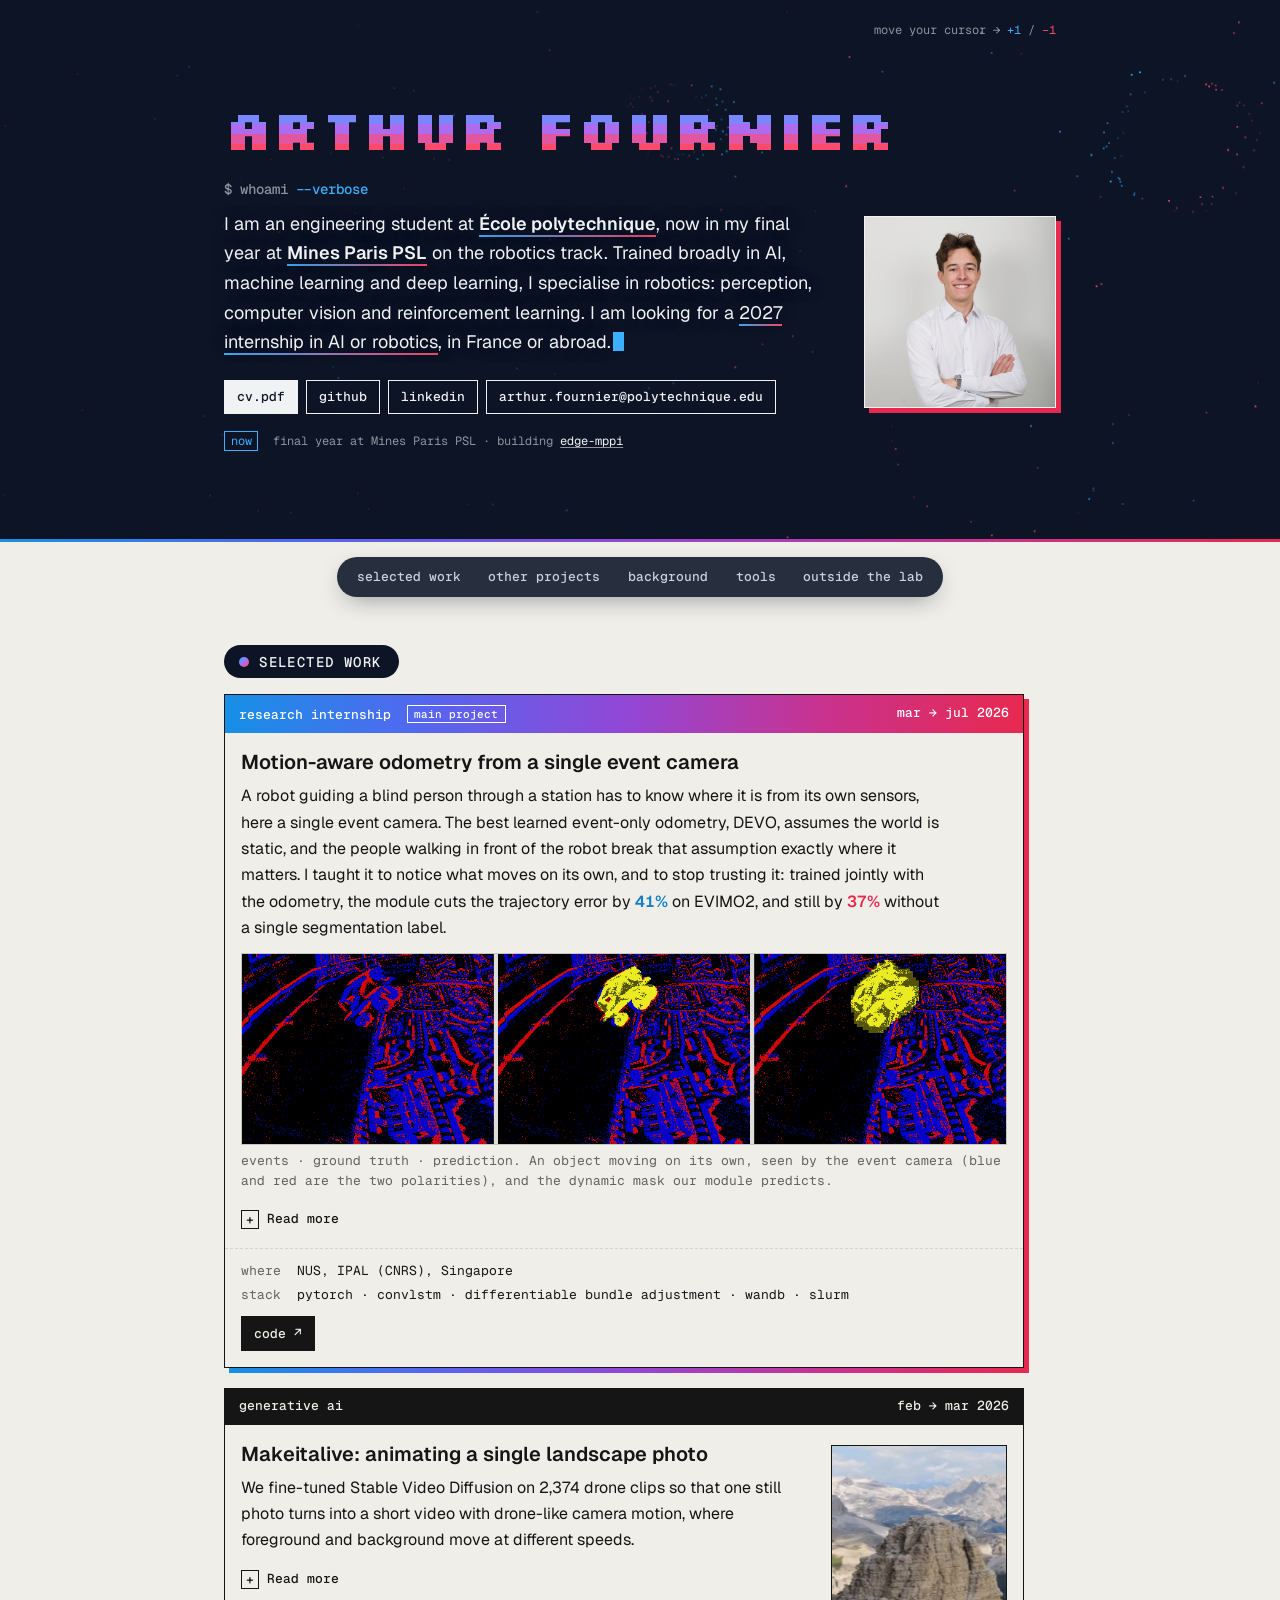
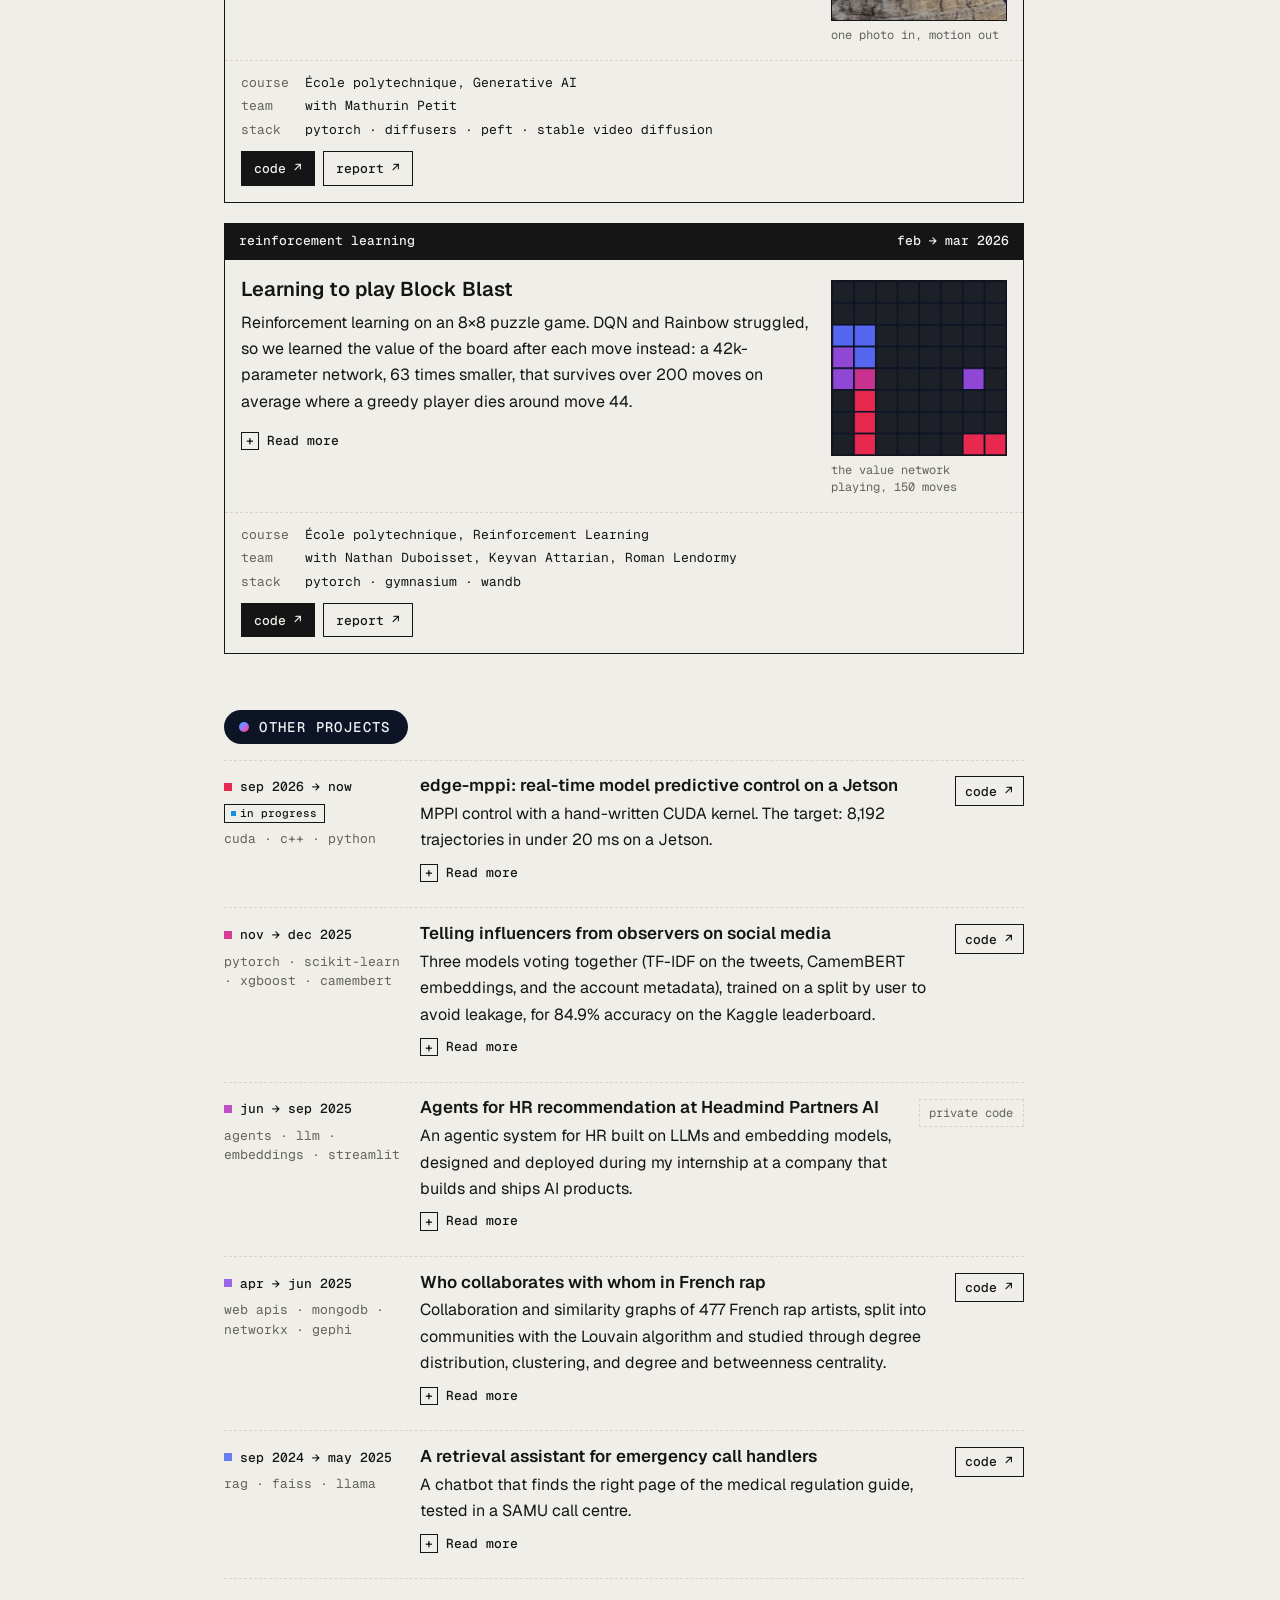
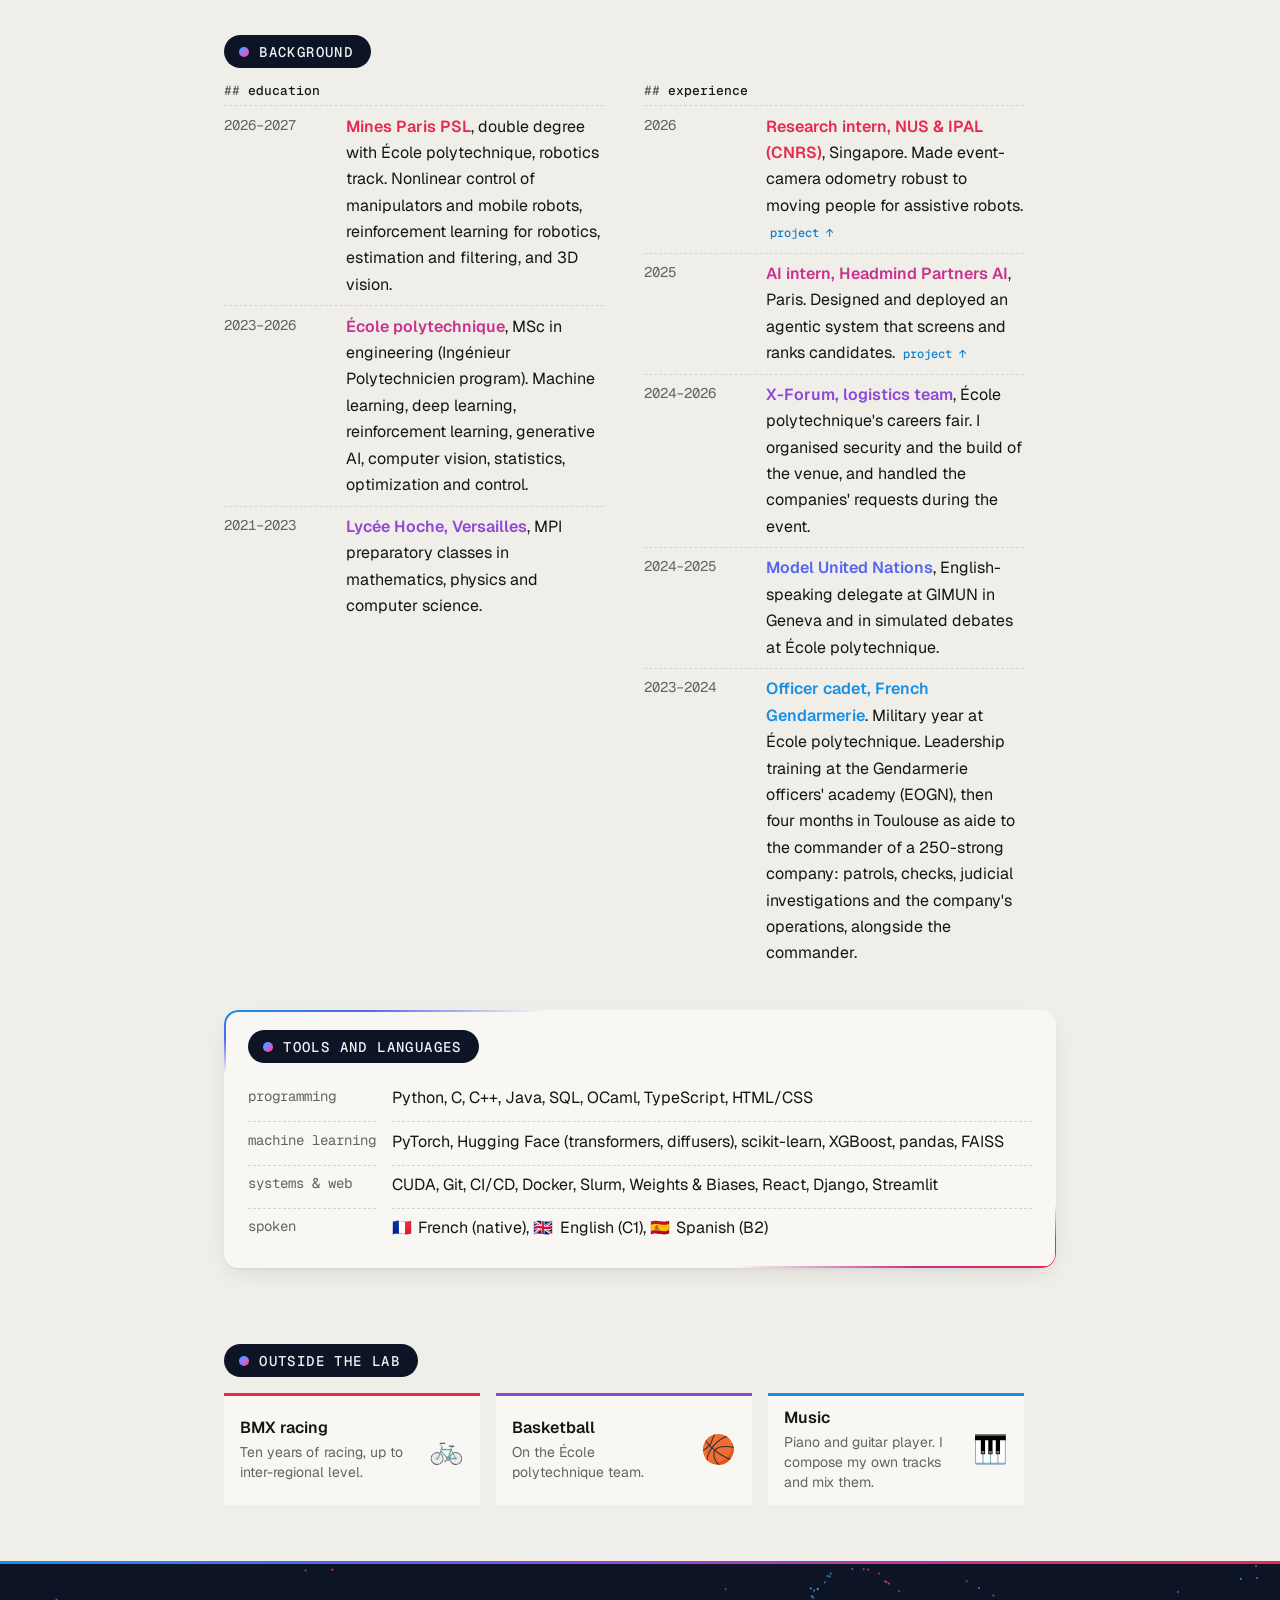
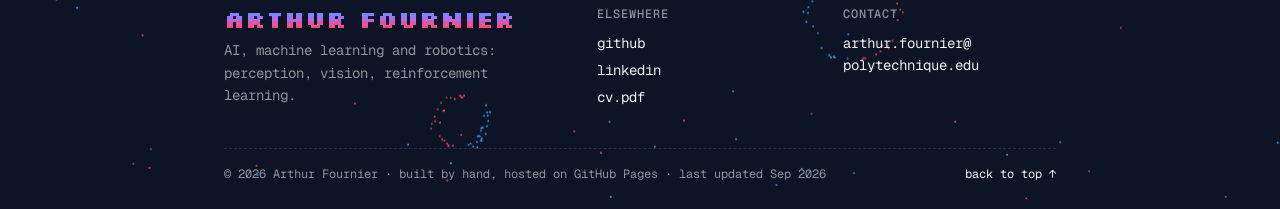
==== commit c2fd4d41: "background modified" ====
--- a/index.html
+++ b/index.html
@@ -48,8 +48,8 @@
       <p class="prompt" aria-hidden="true">$ whoami <em>--verbose</em></p>
       <p class="lede">
         I am an engineering student at <strong class="breathe">École polytechnique</strong>, now in my final
-        year at <strong class="breathe">Mines Paris PSL</strong> on the robotics track. I have a broad
-        training in AI, machine learning and deep learning, and I specialise in robotics:
+        year at <strong class="breathe">Mines Paris PSL</strong> on the robotics track. Trained broadly
+        in AI, machine learning and deep learning, I specialise in robotics:
         perception, computer vision and reinforcement learning. I am looking for a <span class="breathe">2027 internship in AI or robotics</span>, in France or abroad.<span class="caret" aria-hidden="true"></span>
       </p>
       <nav class="links" aria-label="Profiles and contact">
@@ -228,78 +228,11 @@
           </p>
         </details>
       </div>
-      <!-- Placeholder board until the gameplay GIF exists. To swap it in, replace
-           the <svg> below with:
-           <img src="assets/img/blockblast.gif" width="400" height="400" loading="lazy"
-                alt="The value network playing Block Blast"> -->
       <figure class="media">
-        <svg viewBox="0 0 80 80" role="img" aria-label="An 8 by 8 Block Blast board mid-game">
-          <rect x="1" y="1" width="8" height="8" class="bb-empty"/>
-          <rect x="11" y="1" width="8" height="8" class="bb-empty"/>
-          <rect x="21" y="1" width="8" height="8" class="bb-empty"/>
-          <rect x="31" y="1" width="8" height="8" class="bb-empty"/>
-          <rect x="41" y="1" width="8" height="8" class="bb-empty"/>
-          <rect x="51" y="1" width="8" height="8" class="bb-empty"/>
-          <rect x="61" y="1" width="8" height="8" class="bb-empty"/>
-          <rect x="71" y="1" width="8" height="8" class="bb-empty"/>
-          <rect x="1" y="11" width="8" height="8" style="fill:var(--g1)"/>
-          <rect x="11" y="11" width="8" height="8" style="fill:var(--g1)"/>
-          <rect x="21" y="11" width="8" height="8" class="bb-empty"/>
-          <rect x="31" y="11" width="8" height="8" class="bb-empty"/>
-          <rect x="41" y="11" width="8" height="8" class="bb-empty"/>
-          <rect x="51" y="11" width="8" height="8" style="fill:var(--g1)"/>
-          <rect x="61" y="11" width="8" height="8" style="fill:var(--g1)"/>
-          <rect x="71" y="11" width="8" height="8" class="bb-empty"/>
-          <rect x="1" y="21" width="8" height="8" style="fill:var(--g1)"/>
-          <rect x="11" y="21" width="8" height="8" style="fill:var(--g1)"/>
-          <rect x="21" y="21" width="8" height="8" class="bb-empty"/>
-          <rect x="31" y="21" width="8" height="8" class="bb-empty"/>
-          <rect x="41" y="21" width="8" height="8" class="bb-empty"/>
-          <rect x="51" y="21" width="8" height="8" style="fill:var(--g1)"/>
-          <rect x="61" y="21" width="8" height="8" style="fill:var(--g1)"/>
-          <rect x="71" y="21" width="8" height="8" class="bb-empty"/>
-          <rect x="1" y="31" width="8" height="8" class="bb-empty"/>
-          <rect x="11" y="31" width="8" height="8" class="bb-empty"/>
-          <rect x="21" y="31" width="8" height="8" style="fill:var(--g1)"/>
-          <rect x="31" y="31" width="8" height="8" style="fill:var(--g1)"/>
-          <rect x="41" y="31" width="8" height="8" style="fill:var(--g1)"/>
-          <rect x="51" y="31" width="8" height="8" class="bb-empty"/>
-          <rect x="61" y="31" width="8" height="8" class="bb-empty"/>
-          <rect x="71" y="31" width="8" height="8" class="bb-empty"/>
-          <rect x="1" y="41" width="8" height="8" style="fill:var(--g2)"/>
-          <rect x="11" y="41" width="8" height="8" style="fill:var(--g2)"/>
-          <rect x="21" y="41" width="8" height="8" style="fill:var(--g1)"/>
-          <rect x="31" y="41" width="8" height="8" class="bb-empty"/>
-          <rect x="41" y="41" width="8" height="8" class="bb-empty"/>
-          <rect x="51" y="41" width="8" height="8" class="bb-empty"/>
-          <rect x="61" y="41" width="8" height="8" style="fill:var(--g3)"/>
-          <rect x="71" y="41" width="8" height="8" style="fill:var(--g3)"/>
-          <rect x="1" y="51" width="8" height="8" style="fill:var(--g2)"/>
-          <rect x="11" y="51" width="8" height="8" style="fill:var(--g2)"/>
-          <rect x="21" y="51" width="8" height="8" style="fill:var(--g1)"/>
-          <rect x="31" y="51" width="8" height="8" class="bb-empty"/>
-          <rect x="41" y="51" width="8" height="8" class="bb-empty"/>
-          <rect x="51" y="51" width="8" height="8" class="bb-empty"/>
-          <rect x="61" y="51" width="8" height="8" style="fill:var(--g3)"/>
-          <rect x="71" y="51" width="8" height="8" style="fill:var(--g3)"/>
-          <rect x="1" y="61" width="8" height="8" class="bb-empty"/>
-          <rect x="11" y="61" width="8" height="8" class="bb-empty"/>
-          <rect x="21" y="61" width="8" height="8" style="fill:var(--g4)"/>
-          <rect x="31" y="61" width="8" height="8" style="fill:var(--g4)"/>
-          <rect x="41" y="61" width="8" height="8" style="fill:var(--g4)"/>
-          <rect x="51" y="61" width="8" height="8" style="fill:var(--g4)"/>
-          <rect x="61" y="61" width="8" height="8" class="bb-empty"/>
-          <rect x="71" y="61" width="8" height="8" style="fill:var(--g3)"/>
-          <rect x="1" y="71" width="8" height="8" style="fill:var(--g5)"/>
-          <rect x="11" y="71" width="8" height="8" style="fill:var(--g5)"/>
-          <rect x="21" y="71" width="8" height="8" style="fill:var(--g5)"/>
-          <rect x="31" y="71" width="8" height="8" style="fill:var(--g5)"/>
-          <rect x="41" y="71" width="8" height="8" style="fill:var(--g5)"/>
-          <rect x="51" y="71" width="8" height="8" style="fill:var(--g5)"/>
-          <rect x="61" y="71" width="8" height="8" class="bb-empty"/>
-          <rect x="71" y="71" width="8" height="8" style="fill:var(--g3)"/>
-        </svg>
-        <figcaption>the 8×8 board</figcaption>
+        <video src="assets/img/blockblast.mp4" poster="assets/img/blockblast.jpg"
+               autoplay muted loop playsinline width="480" height="480"
+               aria-label="The trained value network playing the first 150 moves of a Block Blast game, clearing rows and columns"></video>
+        <figcaption>the value network playing, 150 moves</figcaption>
       </figure>
     </div>
     <dl class="kv">
@@ -309,7 +242,7 @@
     </dl>
     <nav class="links card-links" aria-label="Block Blast links">
       <a href="https://github.com/NathanDuboisset/RL_project">code ↗</a>
-      <a href="https://github.com/NathanDuboisset/RL_project/blob/main/report.pdf">report ↗</a>
+      <a href="https://github.com/NathanDuboisset/RL_project/blob/master/report.pdf">report ↗</a>
     </nav>
   </article>
 
@@ -326,7 +259,7 @@
       </div>
       <div class="row-body">
         <h4>edge-mppi: real-time model predictive control on a Jetson</h4>
-        <p>MPPI control with a hand-written CUDA kernel: 8,192 trajectories in under 20 ms on a Jetson.</p>
+        <p>MPPI control with a hand-written CUDA kernel. The target: 8,192 trajectories in under 20 ms on a Jetson.</p>
         <details class="more">
           <summary><span class="closed">Read more</span><span class="opened">Show less</span></summary>
           <p>
@@ -341,7 +274,7 @@
             The roadmap: a NumPy reference, a dynamic bicycle model with tyres, a naive CUDA
             port checked against NumPy on fixed noise, Nsight-driven optimisation, then
             hardware-in-the-loop on the Jetson and a comparison against
-            <code>nav2_mppi_controller</code>. Only the foundations exist today.
+            <code>nav2_mppi_controller</code>. The project started in September 2026.
           </p>
         </details>
       </div>
@@ -481,14 +414,15 @@
   <ul class="log wide">
     <li>
       <span class="when">2026–2027</span>
-      <span class="what"><strong>Mines Paris PSL</strong>, final engineering year on the
-      robotics track, with core coursework in AI and autonomous agents.</span>
+      <span class="what"><strong>Mines Paris PSL</strong>, double degree with École
+      polytechnique, robotics track. Nonlinear control of manipulators and mobile robots,
+      reinforcement learning for robotics, estimation and filtering, and 3D vision.</span>
     </li>
     <li>
       <span class="when">2023–2026</span>
-      <span class="what"><strong>École polytechnique</strong>, MSc in engineering.
-      Machine learning, deep learning, computer vision, statistics, operating systems and
-      parallel algorithms.</span>
+      <span class="what"><strong>École polytechnique</strong>, MSc in engineering
+      (Ingénieur Polytechnicien program). Machine learning, deep learning, reinforcement
+      learning, generative AI, computer vision, statistics, optimization and control.</span>
     </li>
     <li>
       <span class="when">2021–2023</span>
@@ -504,8 +438,14 @@
     <li>
       <span class="when">2026</span>
       <span class="what"><strong>Research intern, NUS &amp; IPAL (CNRS)</strong>, Singapore.
-      Event-based perception for assistive robots.
+      Made event-camera odometry robust to moving people for assistive robots.
       <a class="jump" href="#p-ipal">project ↑</a></span>
+    </li>
+    <li>
+      <span class="when">2025</span>
+      <span class="what"><strong>AI intern, Headmind Partners AI</strong>, Paris.
+      Designed and deployed an agentic system that screens and ranks candidates.
+      <a class="jump" href="#p-headmind">project ↑</a></span>
     </li>
     <li>
       <span class="when">2024–2026</span>
@@ -516,21 +456,17 @@
       <a class="jump" href="#p-xforum">project ↑</a> --></span>
     </li>
     <li>
-      <span class="when">2025</span>
-      <span class="what"><strong>AI intern, Headmind Partners AI</strong>, Paris.
-      An agentic system for HR on LLMs and embedding models.
-      <a class="jump" href="#p-headmind">project ↑</a></span>
-    </li>
-    <li>
       <span class="when">2024–2025</span>
       <span class="what"><strong>Model United Nations</strong>, English-speaking delegate at
       GIMUN in Geneva and in simulated debates at École polytechnique.</span>
     </li>
     <li>
       <span class="when">2023–2024</span>
-      <span class="what"><strong>Officer cadet, French Gendarmerie</strong>, Toulouse.
-      Seven months of military training, patrol duties and support to the company
-      commander on operations and judicial cases.</span>
+      <span class="what"><strong>Officer cadet, French Gendarmerie</strong>. Military year
+      at École polytechnique. Leadership training at the Gendarmerie officers' academy
+      (EOGN), then four months in Toulouse as aide to the commander of a 250-strong
+      company: patrols, checks, judicial investigations and the company's operations,
+      alongside the commander.</span>
     </li>
   </ul>
   </div>
--- a/assets/css/style.css
+++ b/assets/css/style.css
@@ -732,7 +732,6 @@
   font: 400 .75rem/1.4 var(--mono);
   color: var(--muted);
 }
-.bb-empty { fill: #1d2026; }
 
 .card h3 {
   font: 600 1.25rem/1.3 var(--sans);
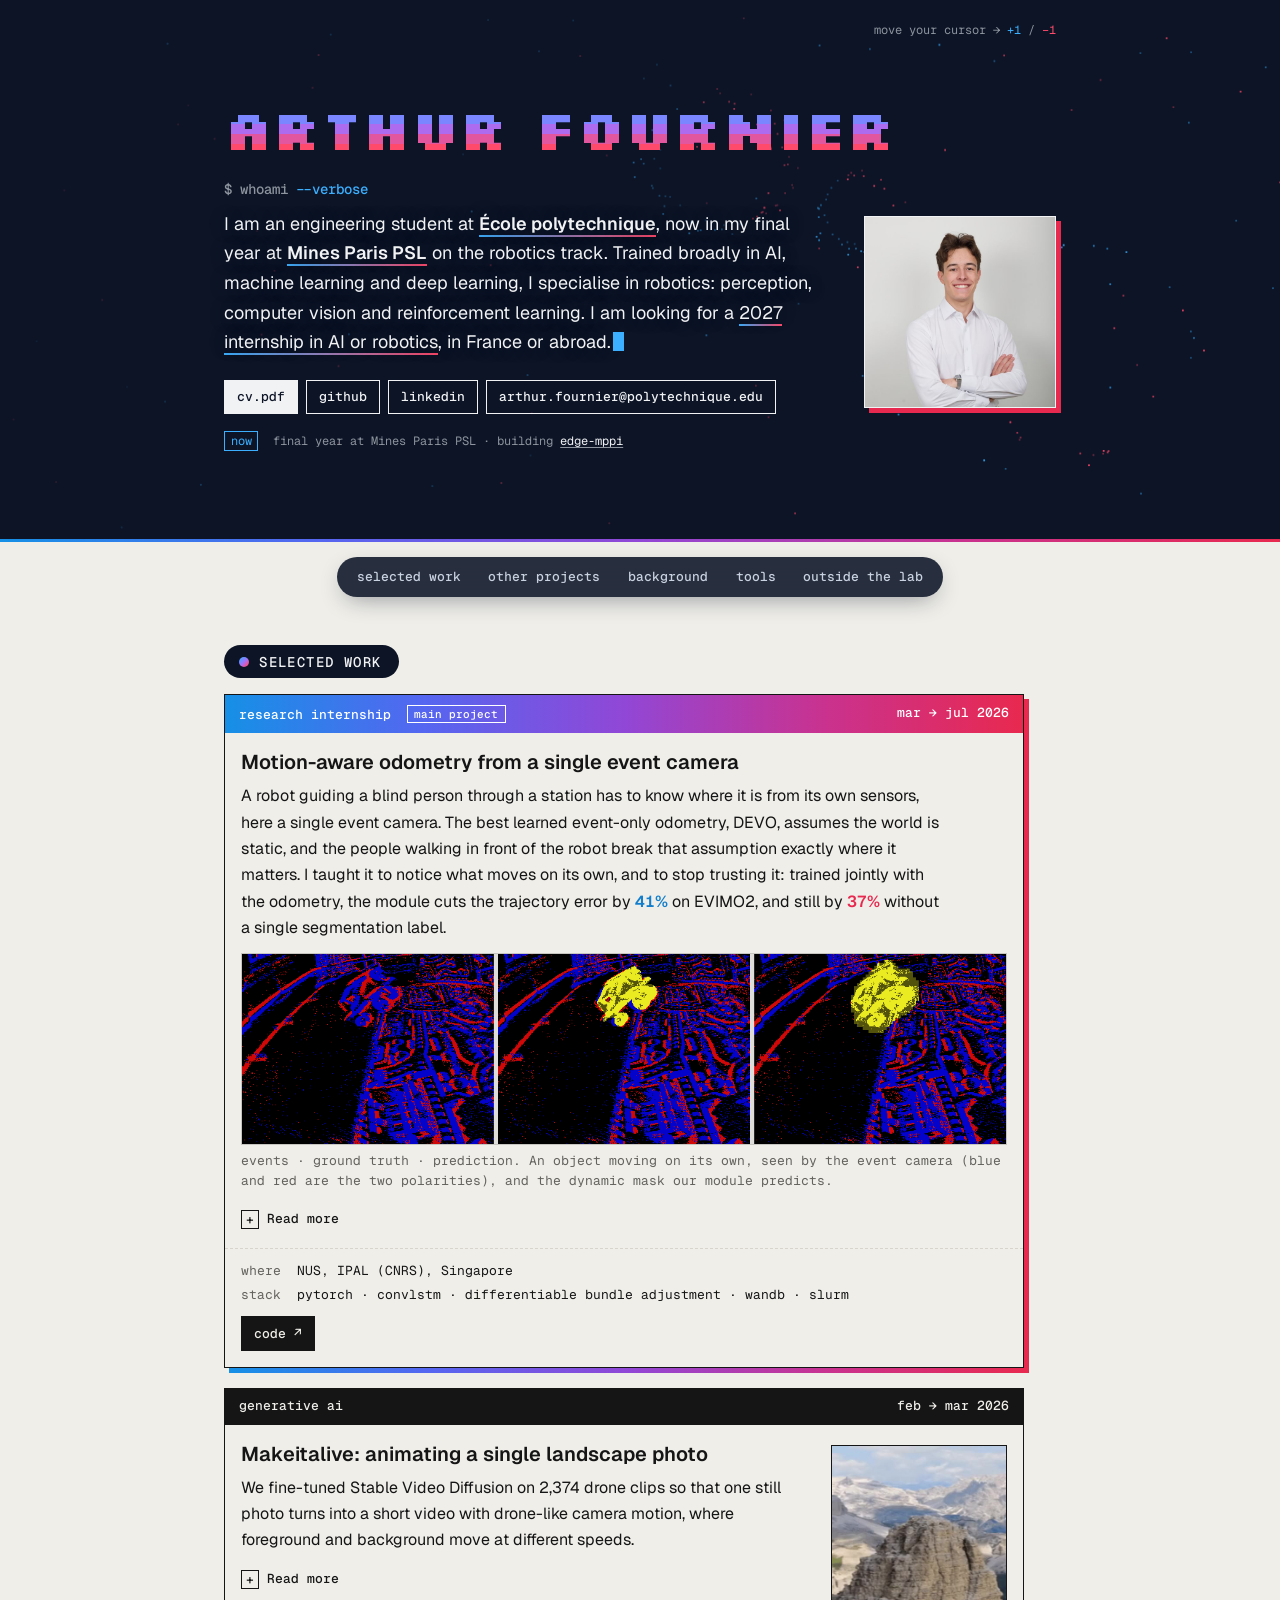
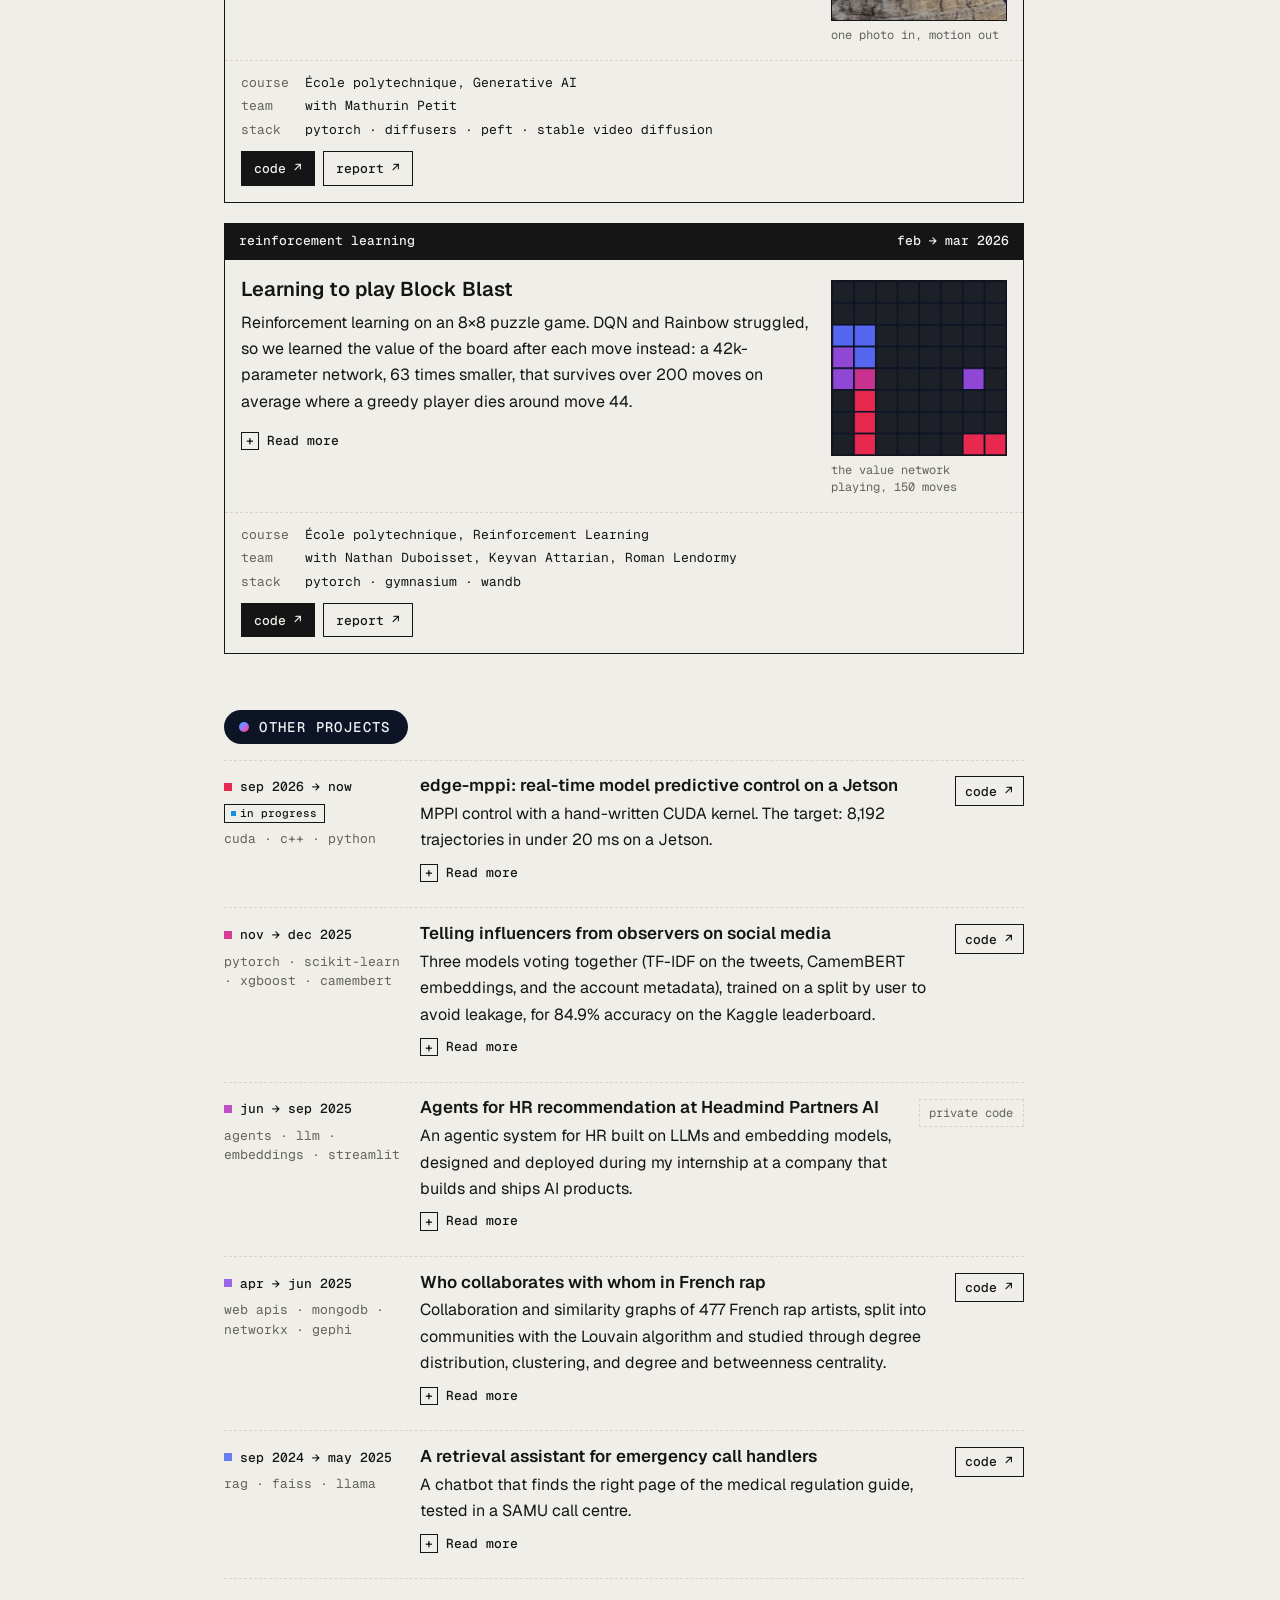
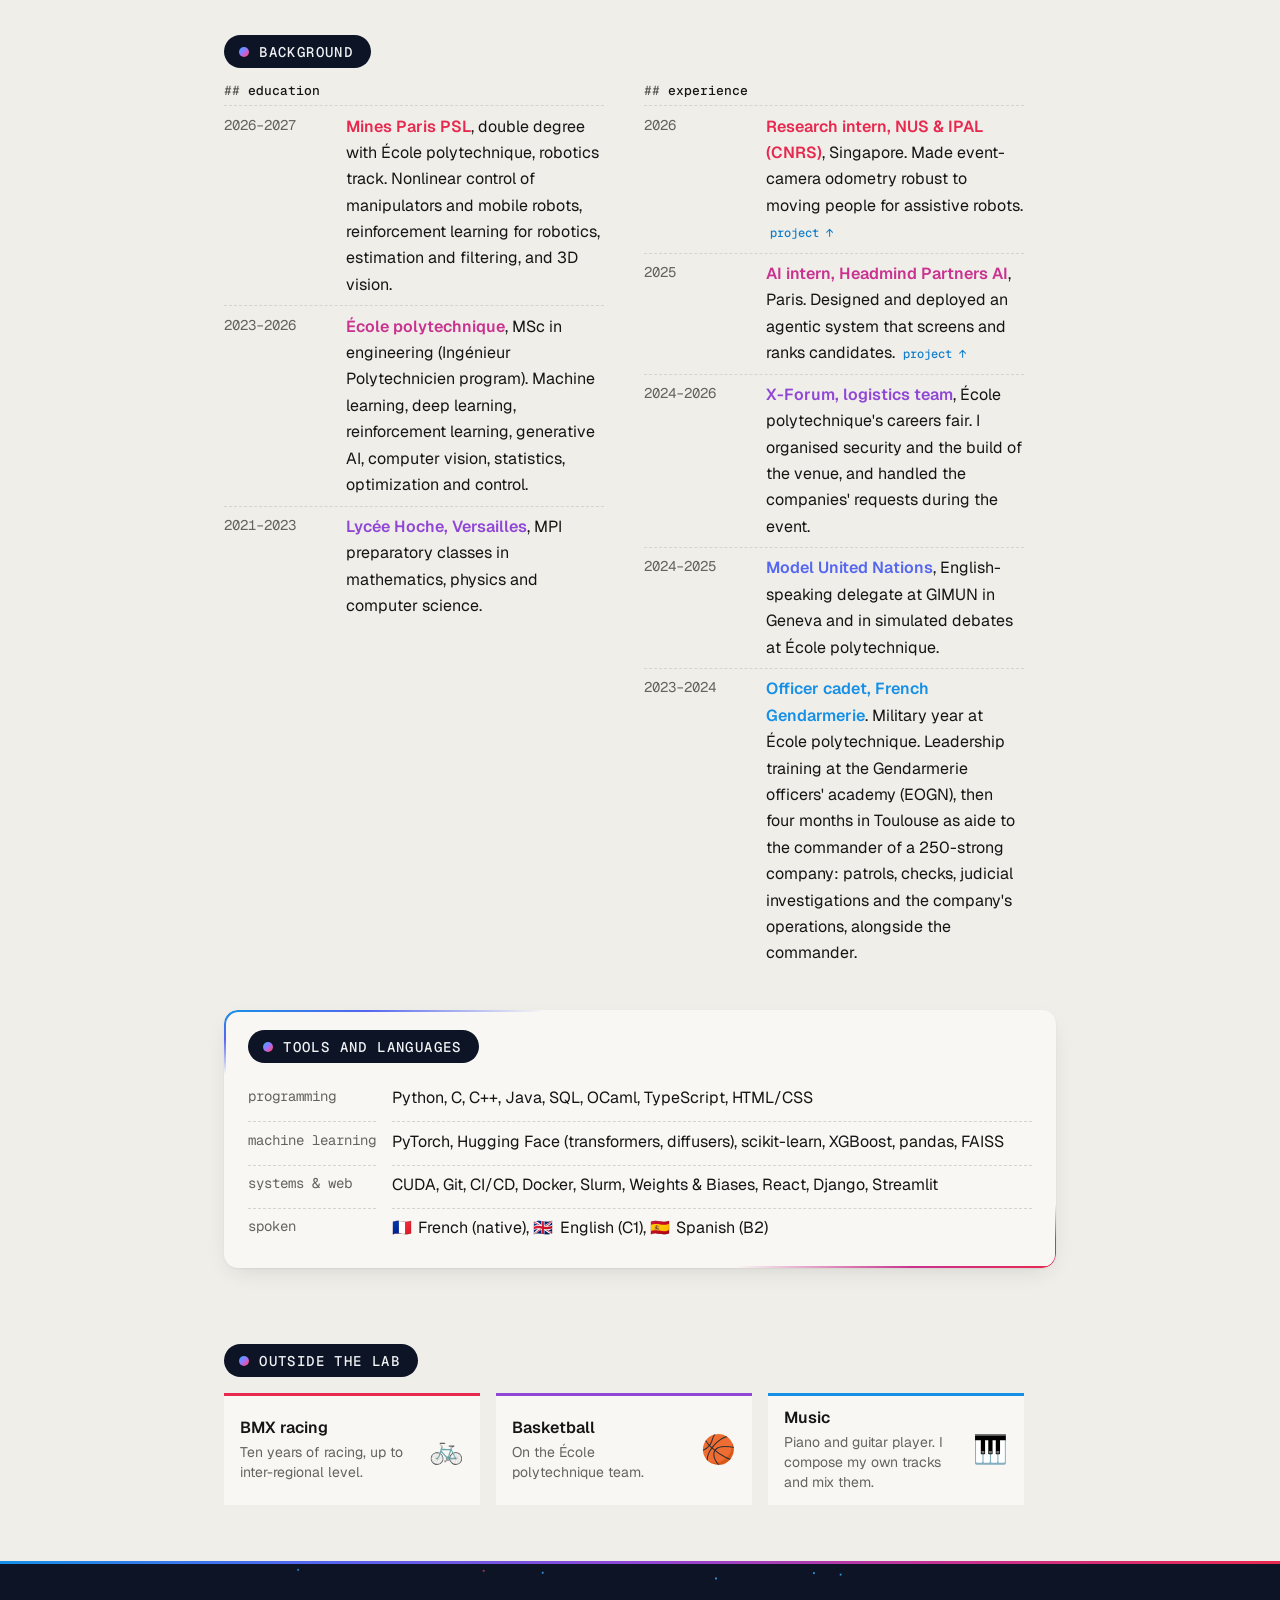
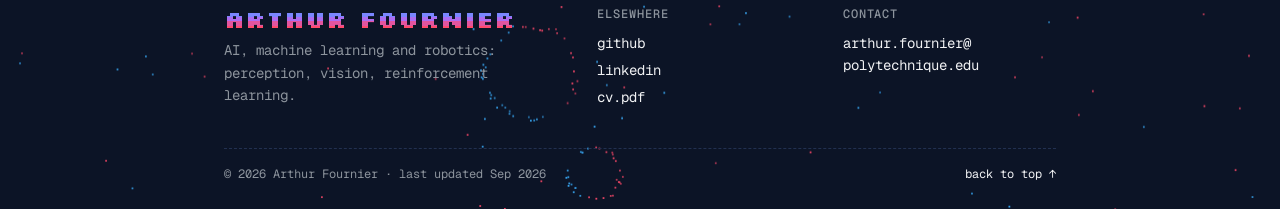
==== commit d648c3d3: "changes" ====
--- a/index.html
+++ b/index.html
@@ -538,7 +538,7 @@
     </div>
   </div>
   <div class="foot-base">
-    <p>© 2026 Arthur Fournier · built by hand, hosted on GitHub Pages · last updated Sep 2026</p>
+    <p>© 2026 Arthur Fournier · last updated Sep 2026</p>
     <a href="#hero">back to top ↑</a>
   </div>
 </footer>
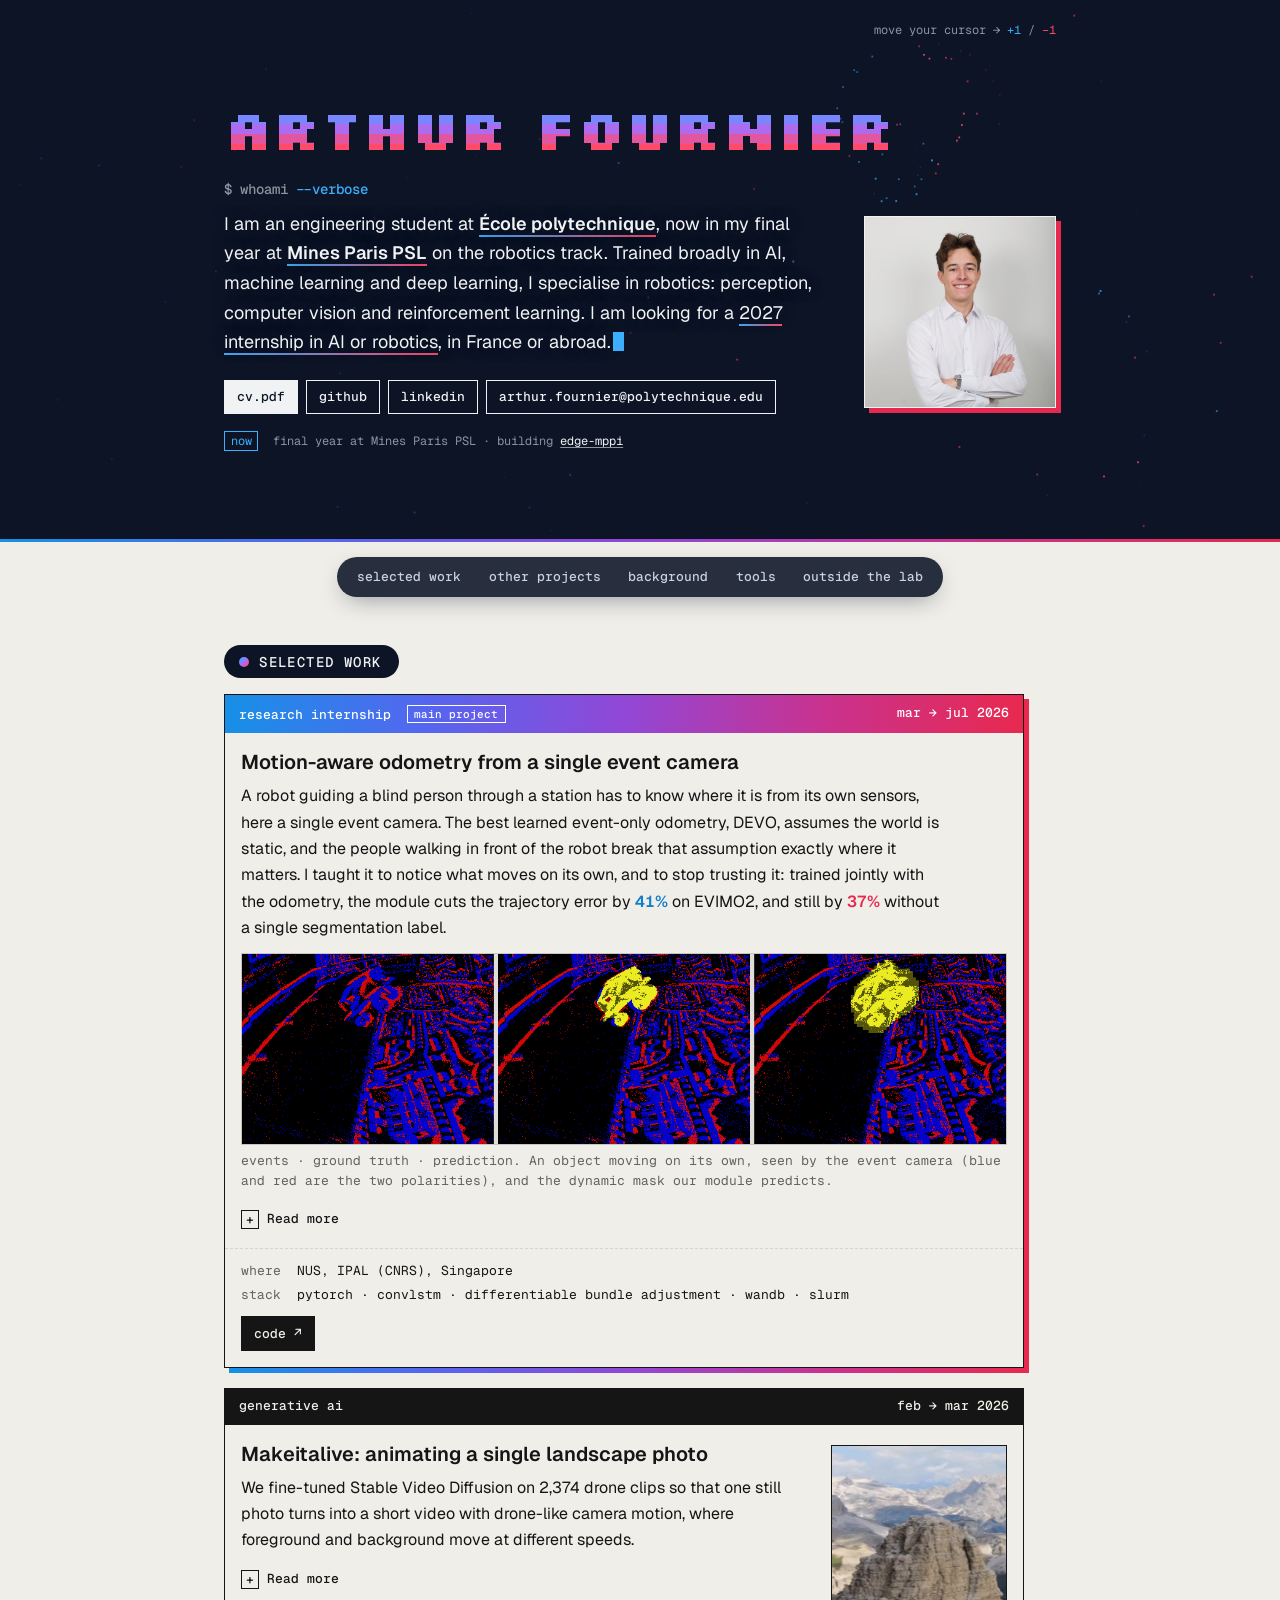
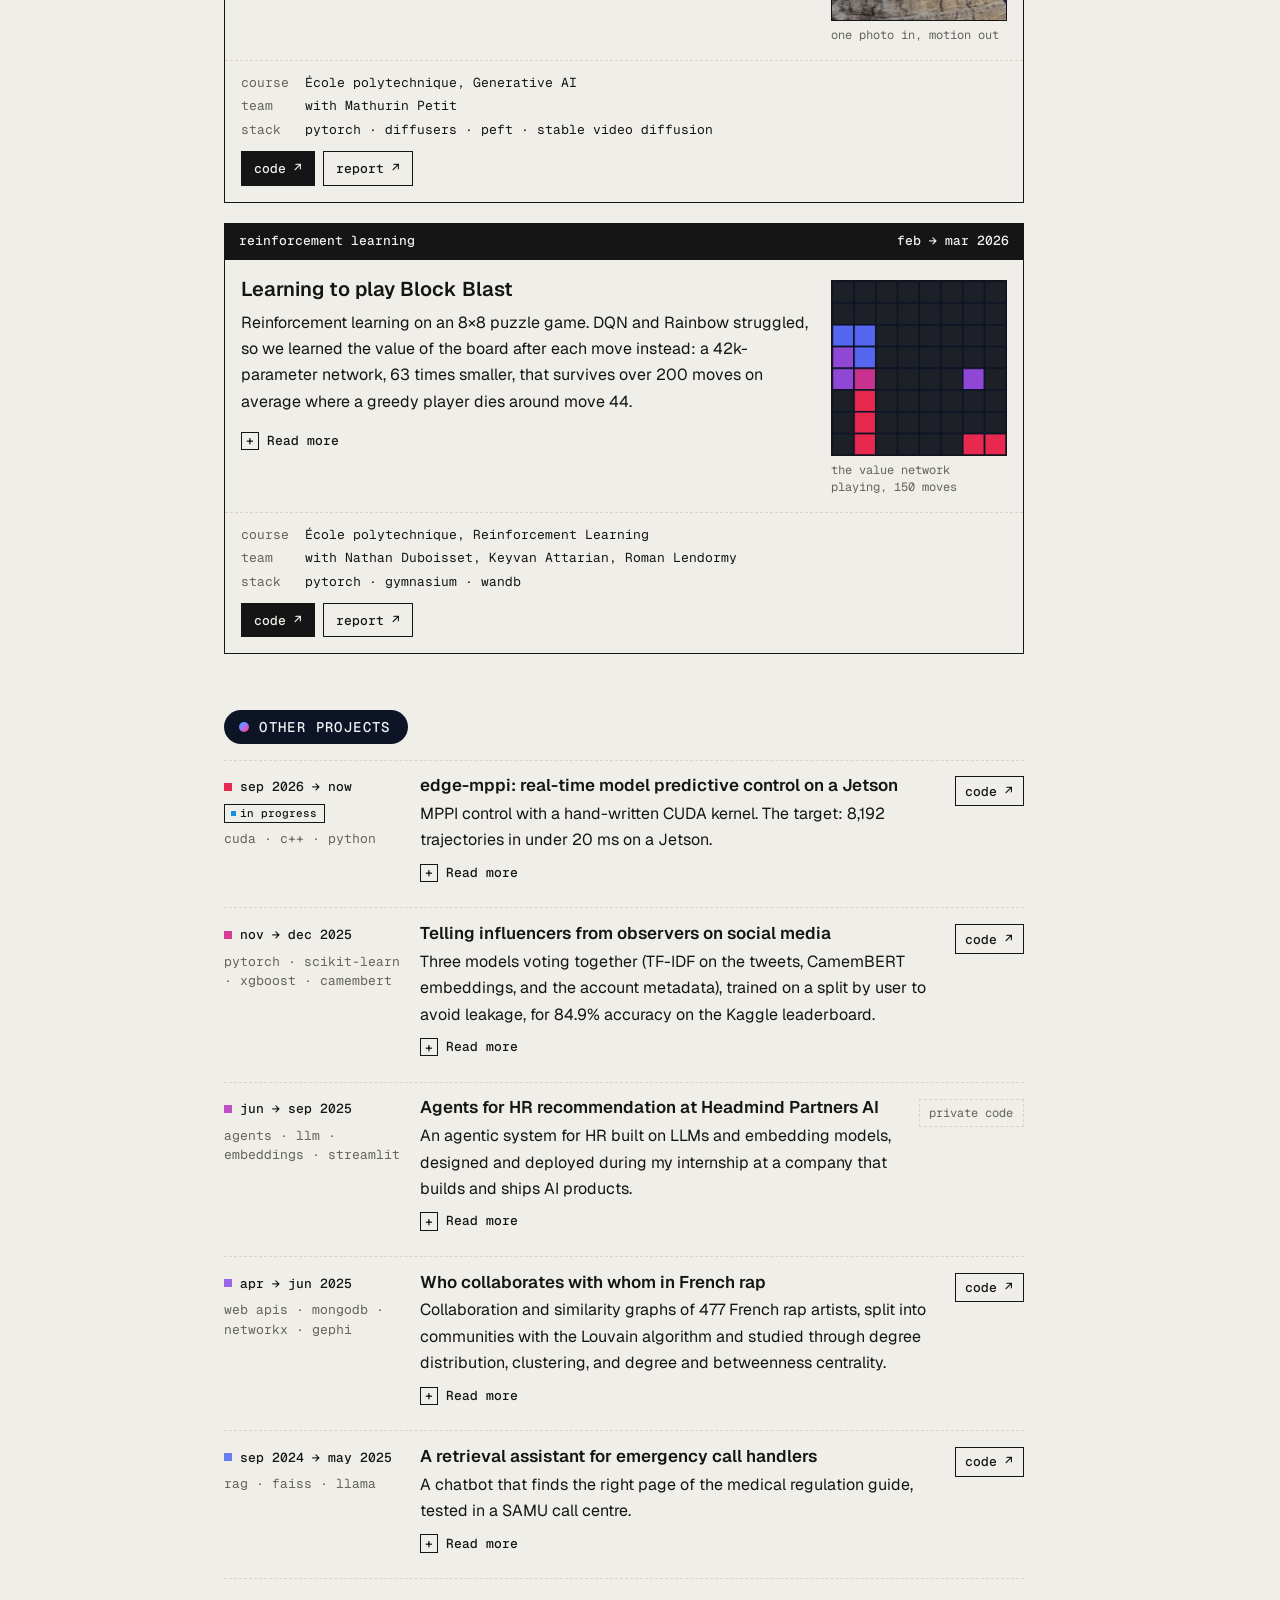
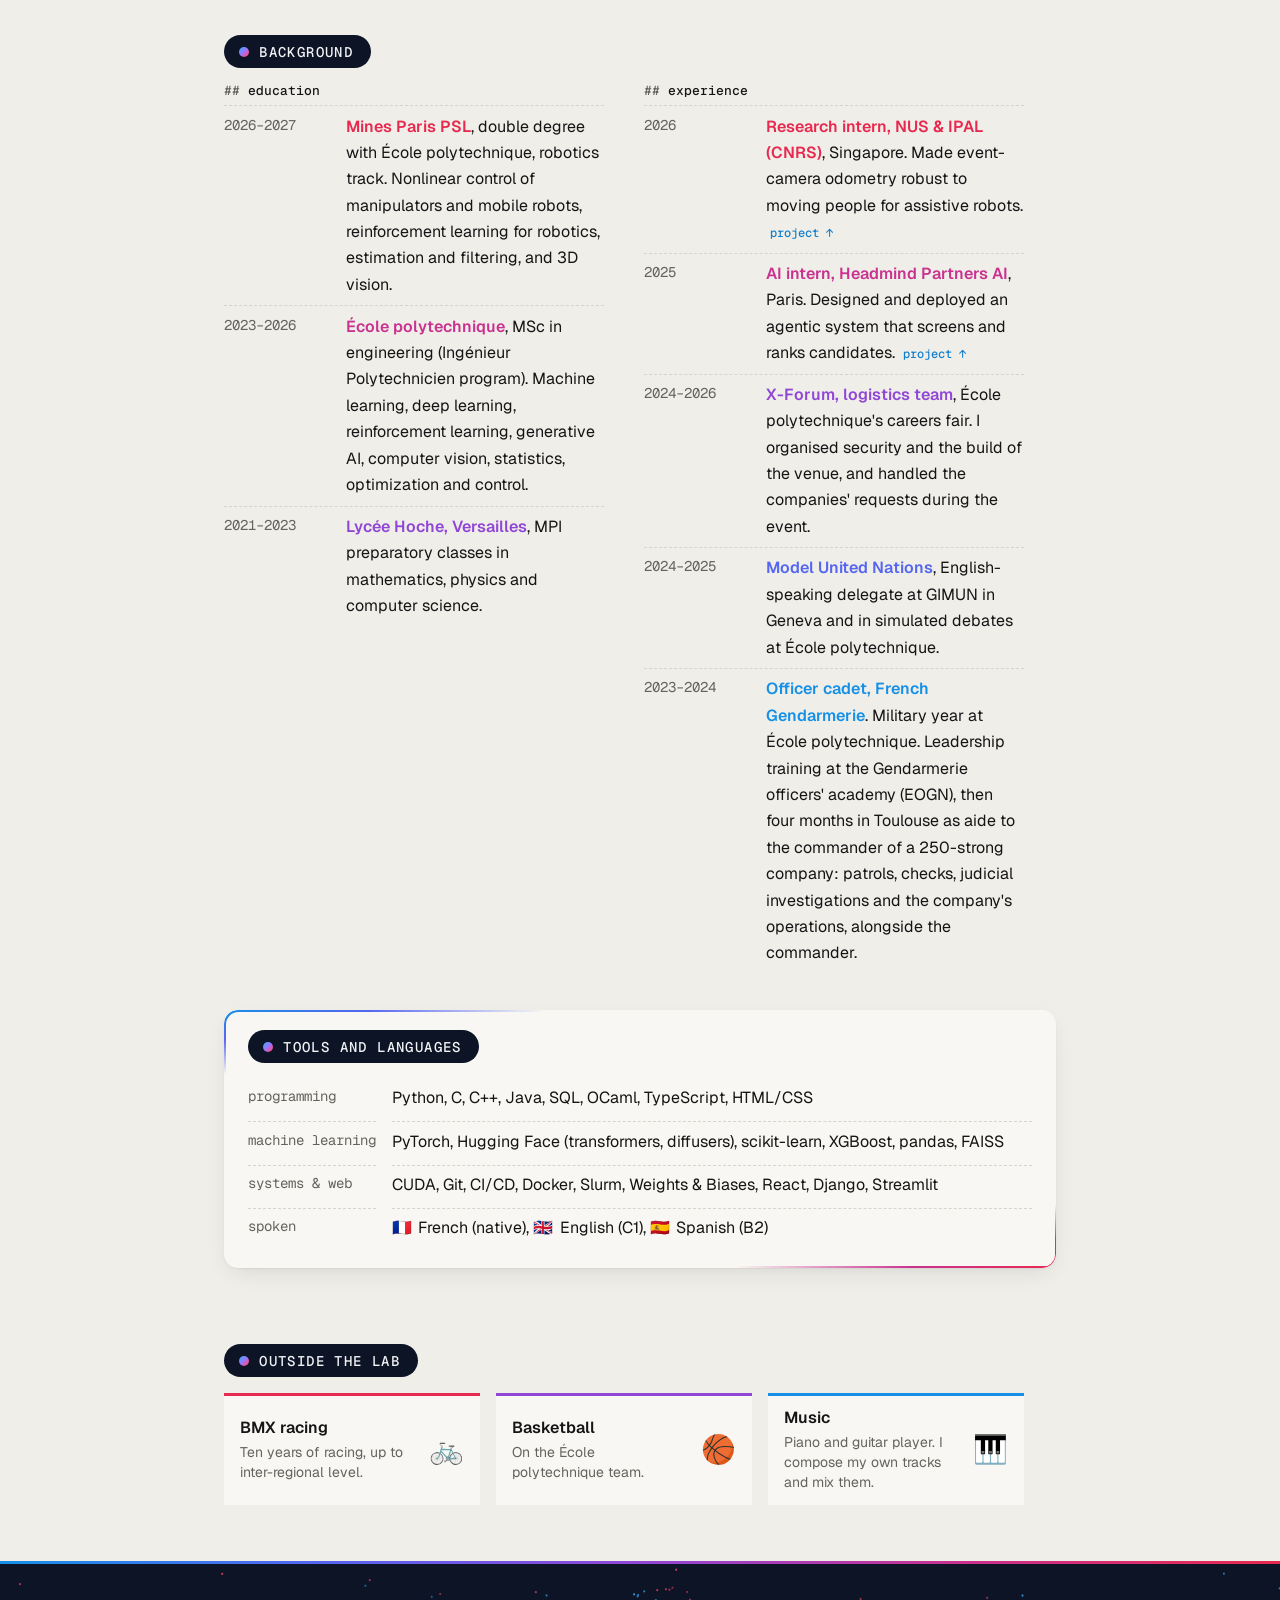
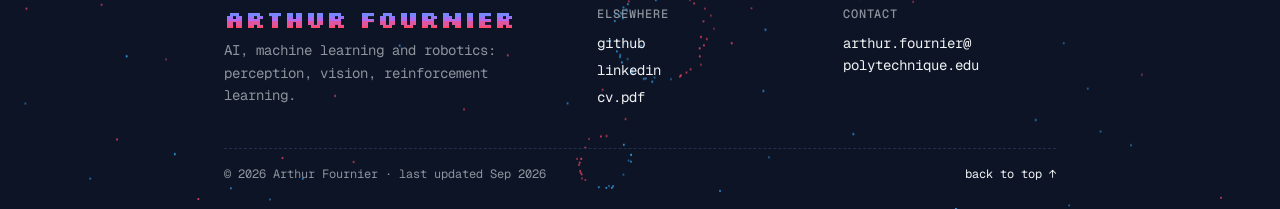
==== commit f2388a30: "education fix" ====
--- a/index.html
+++ b/index.html
@@ -3,11 +3,11 @@
 <head>
 <meta charset="utf-8">
 <meta name="viewport" content="width=device-width, initial-scale=1">
-<title>Arthur Fournier · AI, robotics &amp; computer vision</title>
+<title>Arthur Fournier | ML &amp; Robotics</title>
 <meta name="description" content="Engineering student at École polytechnique and Mines Paris PSL, trained in AI, machine learning and deep learning, specialising in robotics.">
 
 <link rel="canonical" href="https://arthurfou.github.io/">
-<meta property="og:title" content="Arthur Fournier · AI, robotics &amp; computer vision">
+<meta property="og:title" content="Arthur Fournier | ML &amp; Robotics">
 <meta property="og:description" content="Machine Learning and AI for Robotics">
 <meta property="og:type" content="website">
 <meta property="og:url" content="https://arthurfou.github.io/">
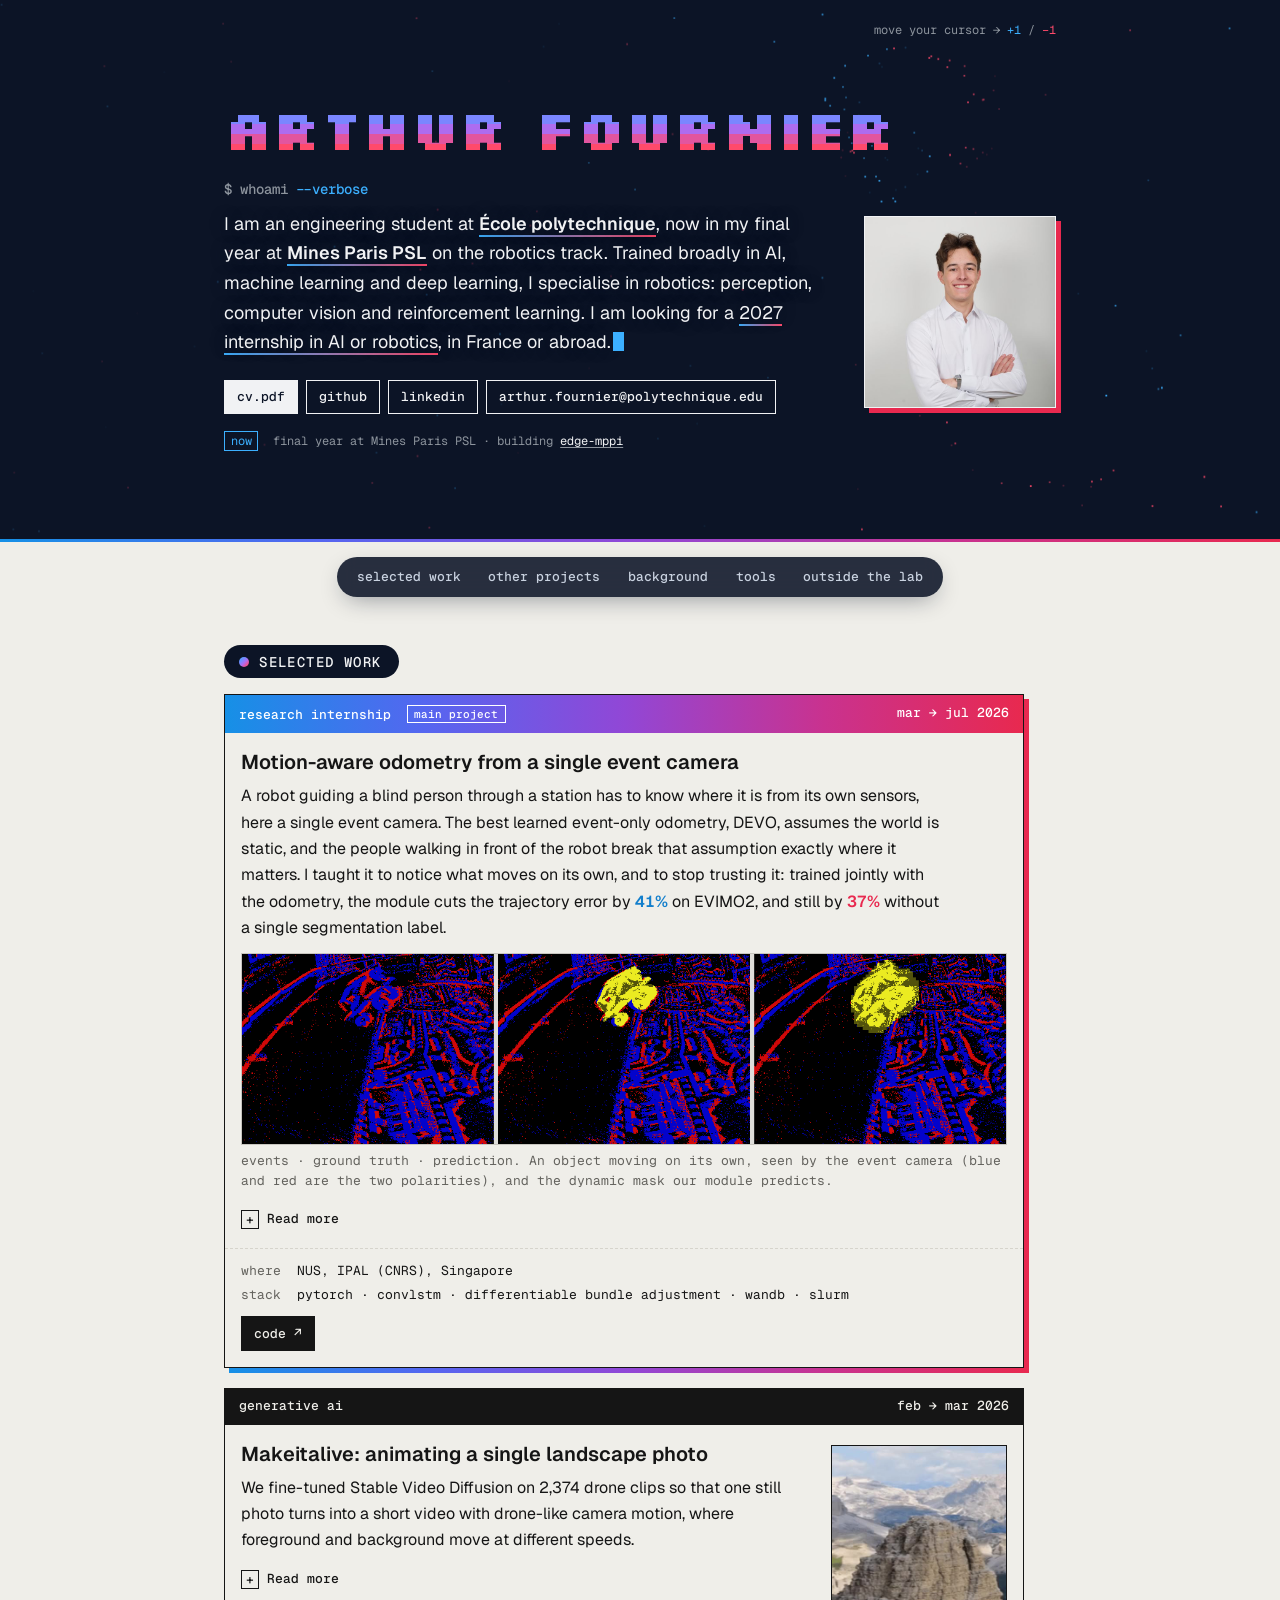
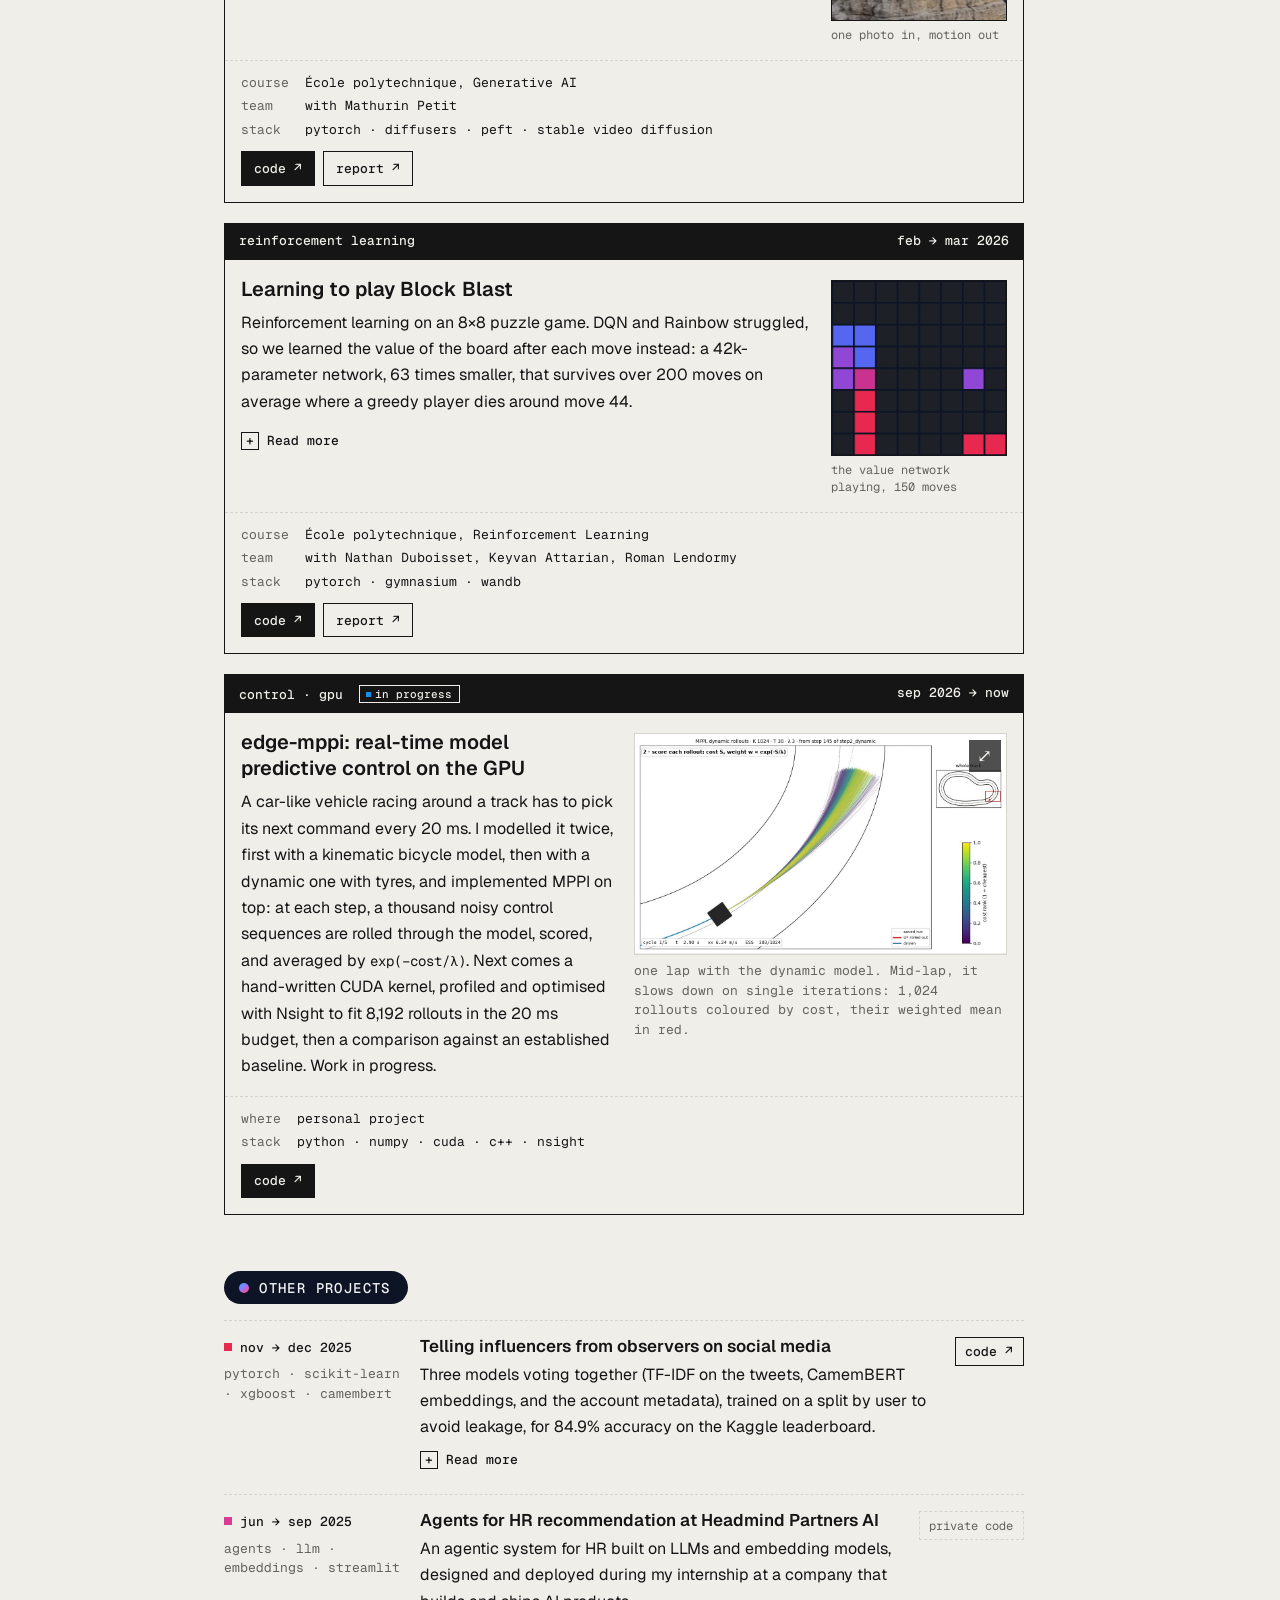
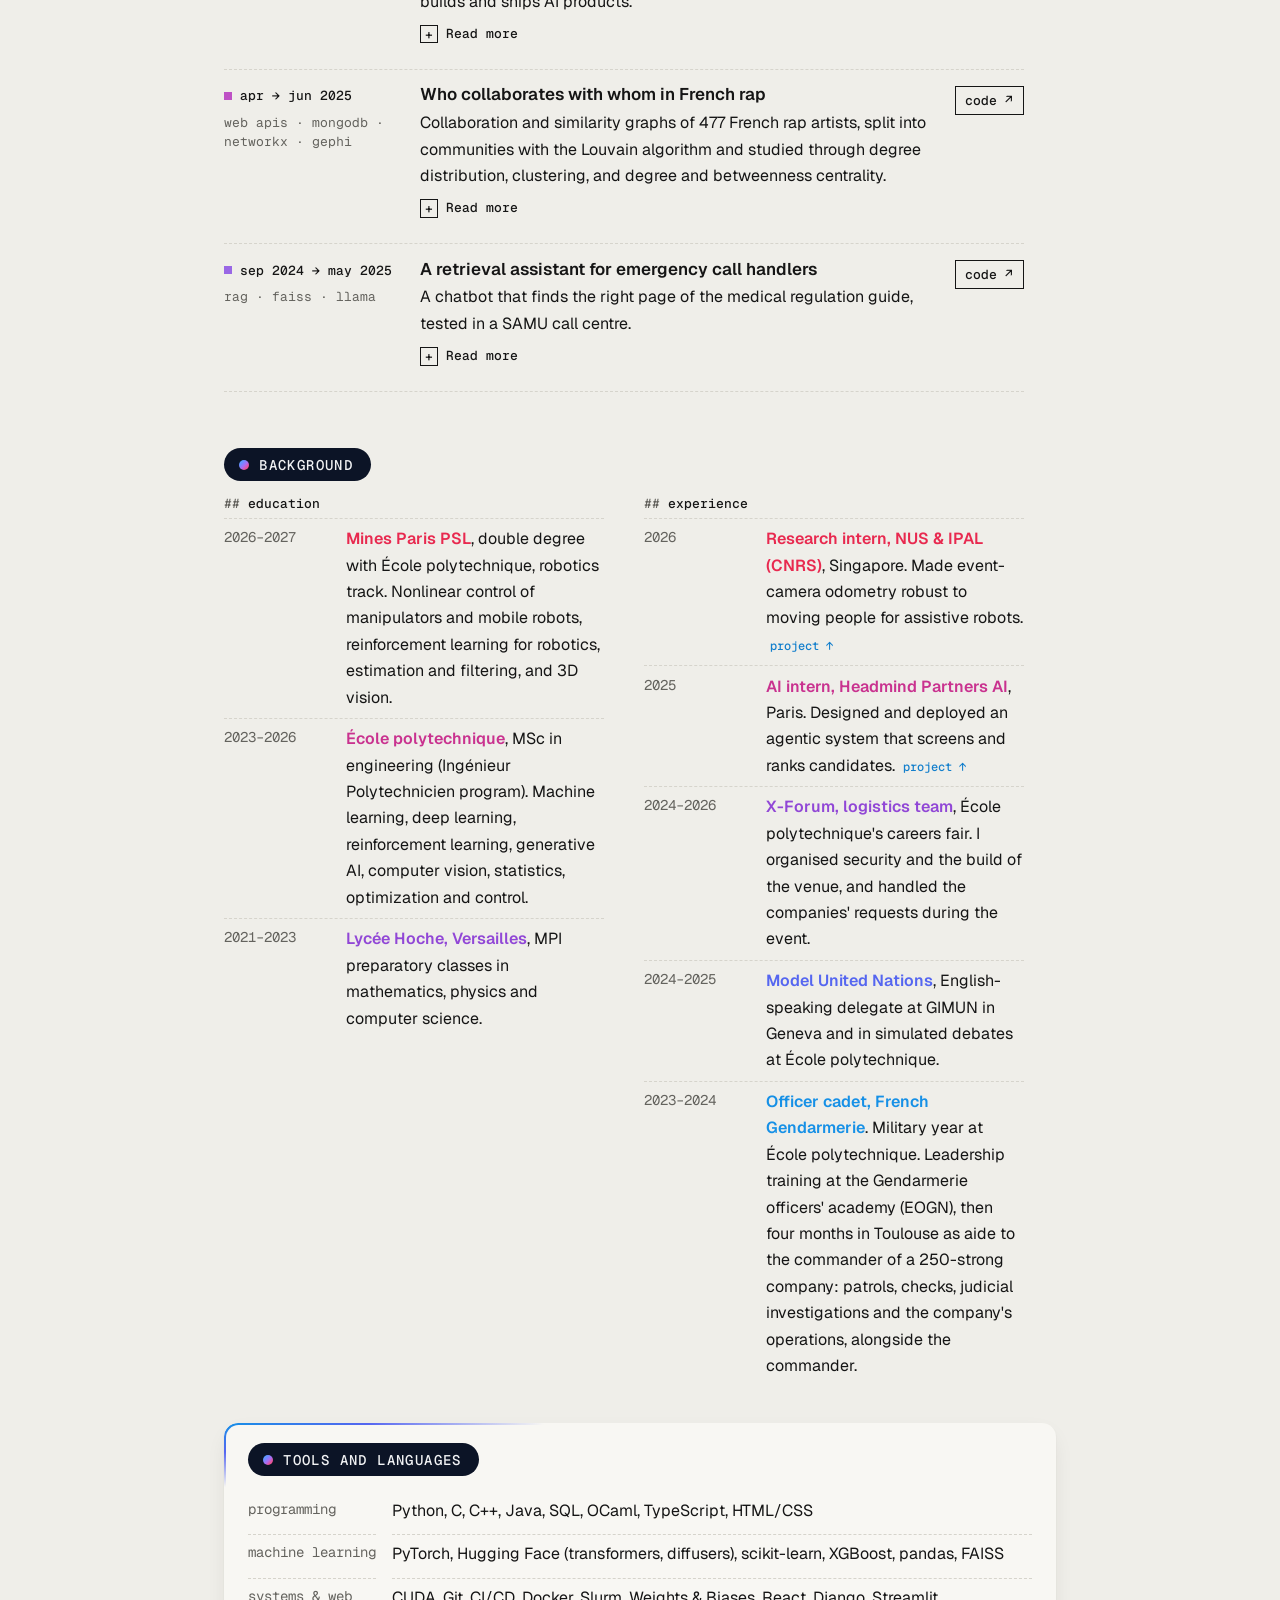
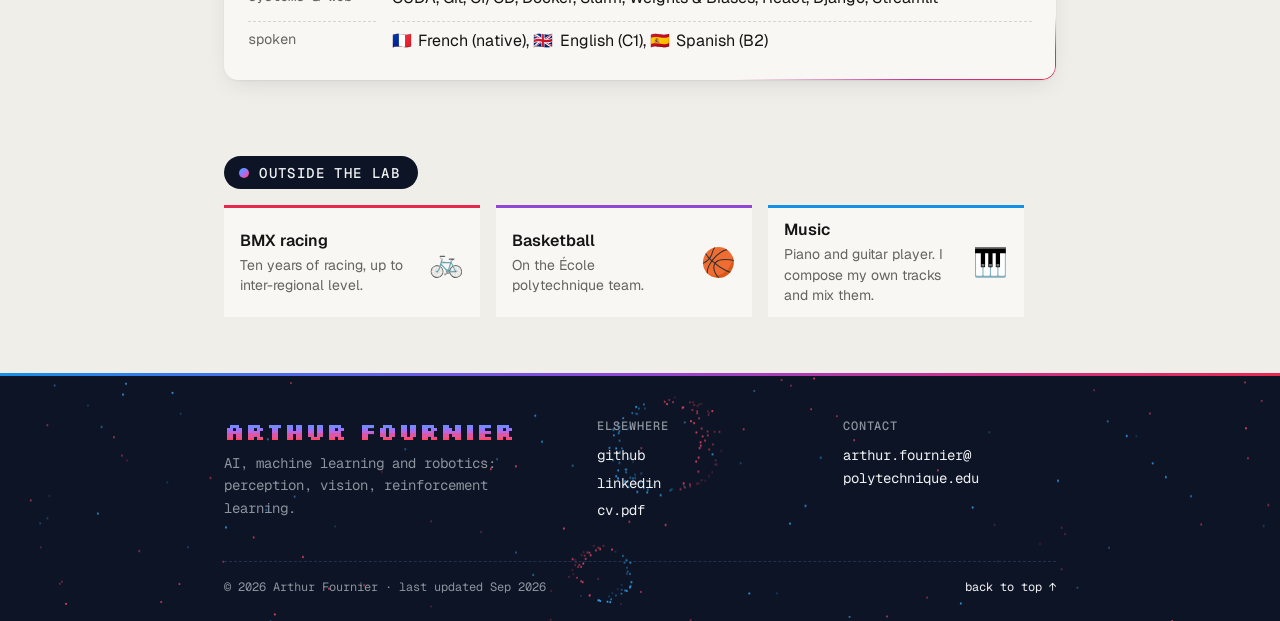
==== commit 82eb9fec: "update edgemppi" ====
--- a/index.html
+++ b/index.html
@@ -246,40 +246,51 @@
     </nav>
   </article>
 
+
+  <article class="card" id="p-mppi">
+    <header>
+      <span>control · gpu <span class="tag live">in progress</span></span>
+      <span><time datetime="2026-09">sep 2026</time> → now</span>
+    </header>
+    <div class="in split split-wide">
+      <div class="split-text">
+        <h3>edge-mppi: real-time model predictive control on the GPU</h3>
+        <p>
+          A car-like vehicle racing around a track has to pick its next command every 20 ms.
+          I modelled it twice, first with a kinematic bicycle model, then with a dynamic one
+          with tyres, and implemented MPPI on top: at each step, a thousand noisy control
+          sequences are rolled through the model, scored, and averaged by
+          <code>exp(−cost/λ)</code>. Next comes a hand-written CUDA kernel, profiled and
+          optimised with Nsight to fit 8,192 rollouts in the 20 ms budget, then a
+          comparison against an established baseline. Work in progress.
+        </p>
+      </div>
+      <figure class="shot shot-video">
+        <div class="video-wrap">
+        <video src="assets/img/mppi-lap.mp4" poster="assets/img/mppi-lap.jpg"
+               autoplay muted loop playsinline width="1100" height="650"
+               aria-label="One lap of the MPPI controller on a closed track, zooming in on single iterations: 1,024 sampled trajectories coloured by cost, their weighted mean in red"></video>
+        <button type="button" class="fs-btn" hidden aria-label="Enlarge the video" title="Enlarge">⤢</button>
+        </div>
+        <figcaption>one lap with the dynamic model. Mid-lap, it slows down on single
+        iterations: 1,024 rollouts coloured by cost, their weighted mean in red.</figcaption>
+      </figure>
+    </div>
+    <dl class="kv">
+      <dt>where</dt><dd>personal project</dd>
+      <dt>stack</dt><dd>python · numpy · cuda · c++ · nsight</dd>
+    </dl>
+    <nav class="links card-links" aria-label="edge-mppi links">
+      <a href="https://github.com/arthurfou/edge-mppi">code ↗</a>
+    </nav>
+  </article>
+
   </div>
 </section>
 
 <section class="section" aria-labelledby="other">
   <h2 class="section-title" id="other">other projects</h2>
   <ul class="rows">
-    <li id="p-mppi">
-      <div class="row-meta">
-        <p><time datetime="2026-09">sep 2026</time> → now <span class="tag live">in progress</span></p>
-        <p class="row-stack">cuda · c++ · python</p>
-      </div>
-      <div class="row-body">
-        <h4>edge-mppi: real-time model predictive control on a Jetson</h4>
-        <p>MPPI control with a hand-written CUDA kernel. The target: 8,192 trajectories in under 20 ms on a Jetson.</p>
-        <details class="more">
-          <summary><span class="closed">Read more</span><span class="opened">Show less</span></summary>
-          <p>
-            At every control step, MPPI rolls thousands of noisy control sequences through the
-            vehicle dynamics, scores them and averages them by <code>exp(−cost/λ)</code>. The
-            rollouts are independent of each other but strictly sequential in time, a
-            pattern that maps badly onto cuBLAS or PyTorch. A fused kernel keeps the whole
-            vehicle state in registers for the full horizon and never writes a trajectory to
-            memory.
-          </p>
-          <p>
-            The roadmap: a NumPy reference, a dynamic bicycle model with tyres, a naive CUDA
-            port checked against NumPy on fixed noise, Nsight-driven optimisation, then
-            hardware-in-the-loop on the Jetson and a comparison against
-            <code>nav2_mppi_controller</code>. The project started in September 2026.
-          </p>
-        </details>
-      </div>
-      <p class="row-links"><a href="https://github.com/arthurfou/edge-mppi">code ↗</a></p>
-    </li>
     <!-- HIDDEN until the X-Forum website can be shown publicly.
          To show it again, delete this comment's first and last lines.
     <li id="p-xforum">
@@ -545,5 +556,6 @@
 
 <script src="assets/js/events.js" defer></script>
 <script src="assets/js/nav.js" defer></script>
+<script src="assets/js/fullscreen.js" defer></script>
 </body>
 </html>
--- a/assets/css/style.css
+++ b/assets/css/style.css
@@ -762,7 +762,7 @@
 .skills dd { font-family: var(--sans); font-size: 1rem; }
 
 .shot { margin: .5rem 0 1rem; }
-.shot img { display: block; width: 100%; height: auto; border: 1px solid var(--rule); }
+.shot img, .shot video { display: block; width: 100%; height: auto; border: 1px solid var(--rule); }
 /* The raw event frames are very saturated: tone them down by about 15%,
    back to full colour on hover. */
 #p-ipal .shot img {
@@ -770,6 +770,64 @@
   transition: filter .25s ease;
 }
 #p-ipal .shot img:hover { filter: none; }
+/* Videos in a .shot play at half width; a button opens them full screen. */
+.card .in.split-wide { grid-template-columns: minmax(0, 1fr) minmax(0, 1fr); }
+.split-wide .shot { margin-top: .25rem; }
+.shot-video .video-wrap { position: relative; }
+.fs-btn {
+  position: absolute;
+  top: .4rem;
+  right: .4rem;
+  width: 2rem;
+  height: 2rem;
+  padding: 0;
+  font: 400 1.1rem/1 var(--mono);
+  color: var(--paper);
+  background: var(--ink);
+  border: 0;
+  opacity: .75;
+  cursor: pointer;
+  transition: opacity .2s ease;
+}
+.fs-btn:hover, .fs-btn:focus-visible { opacity: 1; }
+.lightbox {
+  width: min(92vw, 1100px);
+  max-width: none;
+  max-height: 92vh;
+  padding: 0;
+  overflow: visible;
+  background: transparent;
+  border: 0;
+}
+.lightbox::backdrop {
+  background: rgba(0, 0, 0, .8);
+  animation: lightbox-fade .32s ease;
+}
+.lightbox video { transform-origin: top left; }
+.lightbox-close { animation: lightbox-fade .32s ease; }
+.lightbox.closing::backdrop,
+.lightbox.closing .lightbox-close { animation: lightbox-fade .26s ease reverse forwards; }
+@keyframes lightbox-fade { from { opacity: 0; } }
+.lightbox video {
+  display: block;
+  width: 100%;
+  max-height: 84vh;
+  object-fit: contain;
+  background: #fff;
+}
+.lightbox-close {
+  position: absolute;
+  top: -2.4rem;
+  right: 0;
+  width: 2rem;
+  height: 2rem;
+  padding: 0;
+  font: 400 1.6rem/1 var(--mono);
+  color: #fff;
+  background: transparent;
+  border: 0;
+  cursor: pointer;
+}
 .shot figcaption {
   font: 400 .8125rem/1.5 var(--mono);
   color: var(--muted);
@@ -886,6 +944,7 @@
 @media (prefers-reduced-motion: reduce) {
   html { scroll-behavior: auto; }
   .caret, .tag.live::before { animation: none; }
+  .lightbox::backdrop, .lightbox-close, .lightbox.closing::backdrop, .lightbox.closing .lightbox-close { animation: none; }
   .links a, .links a::before, .site-foot a, .row-links a, .hobbies li { transition: none; }
   .hobbies li:hover { transform: none; }
 }
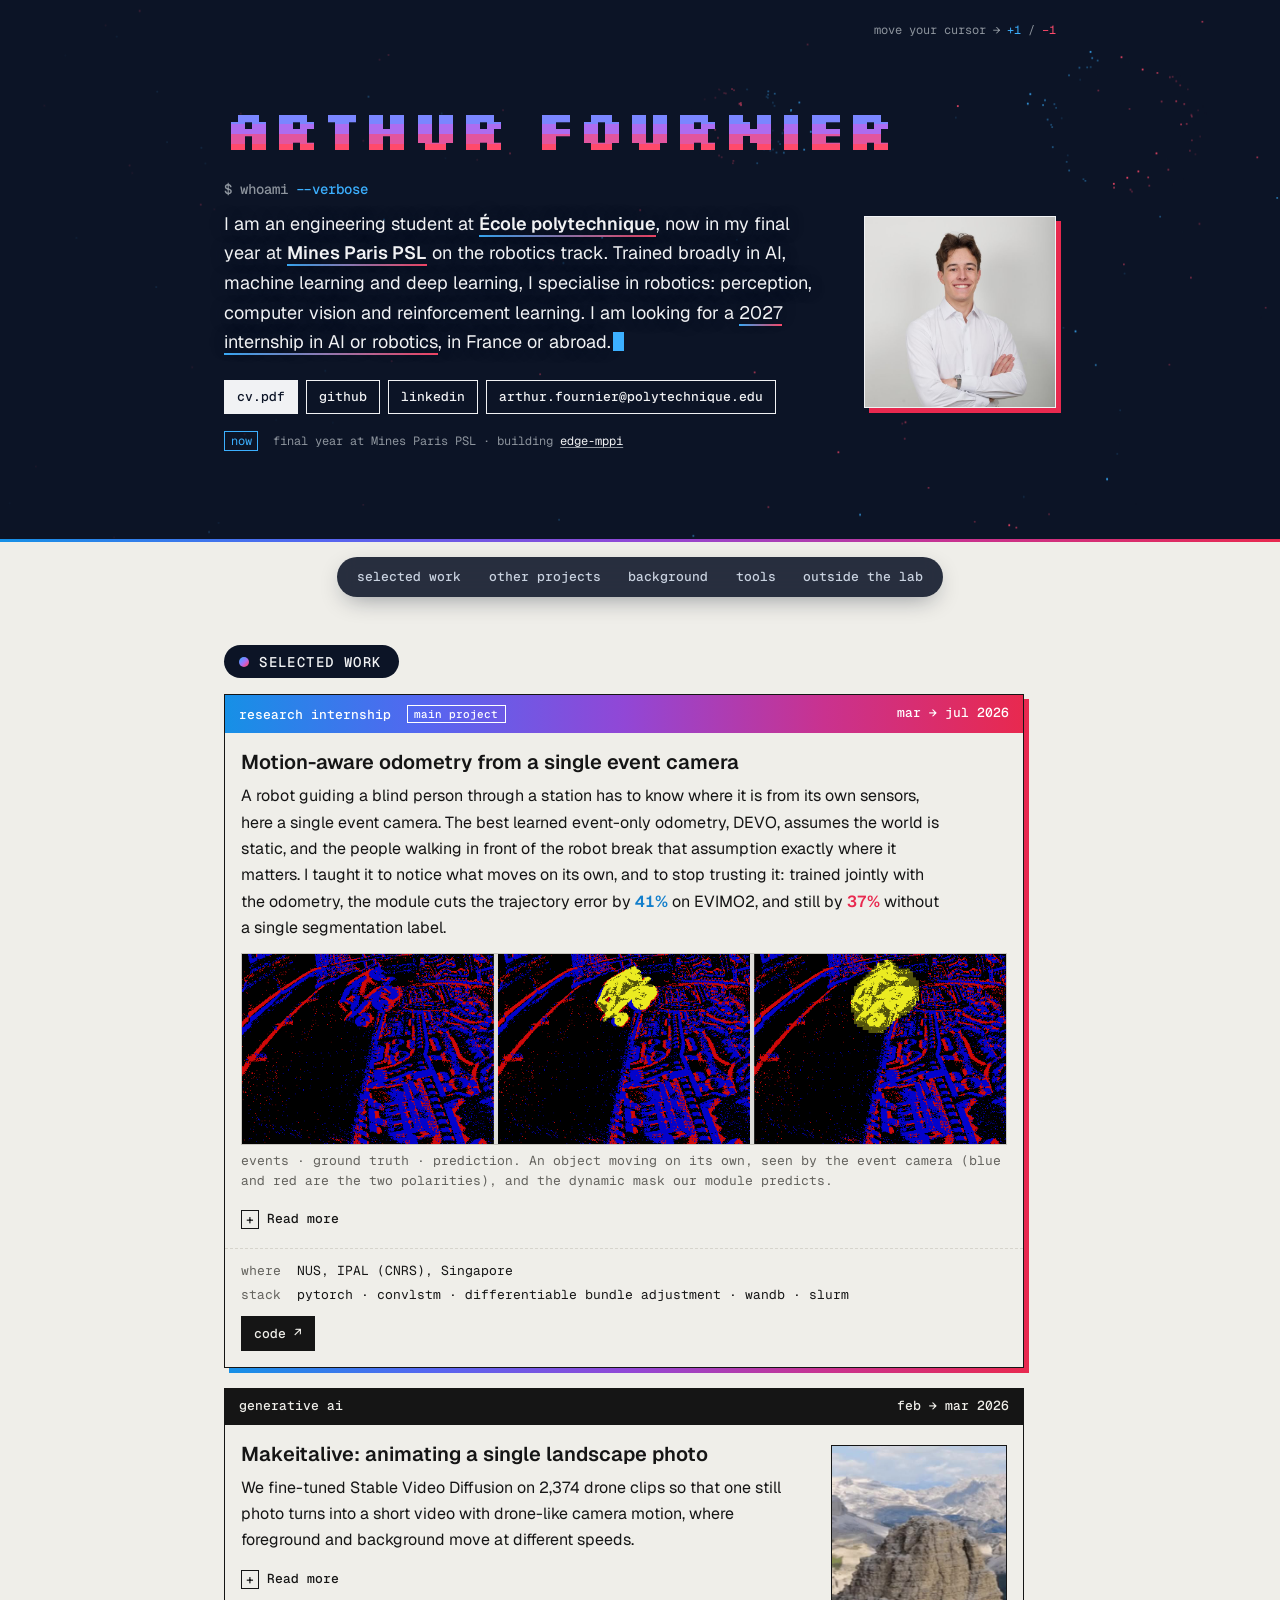
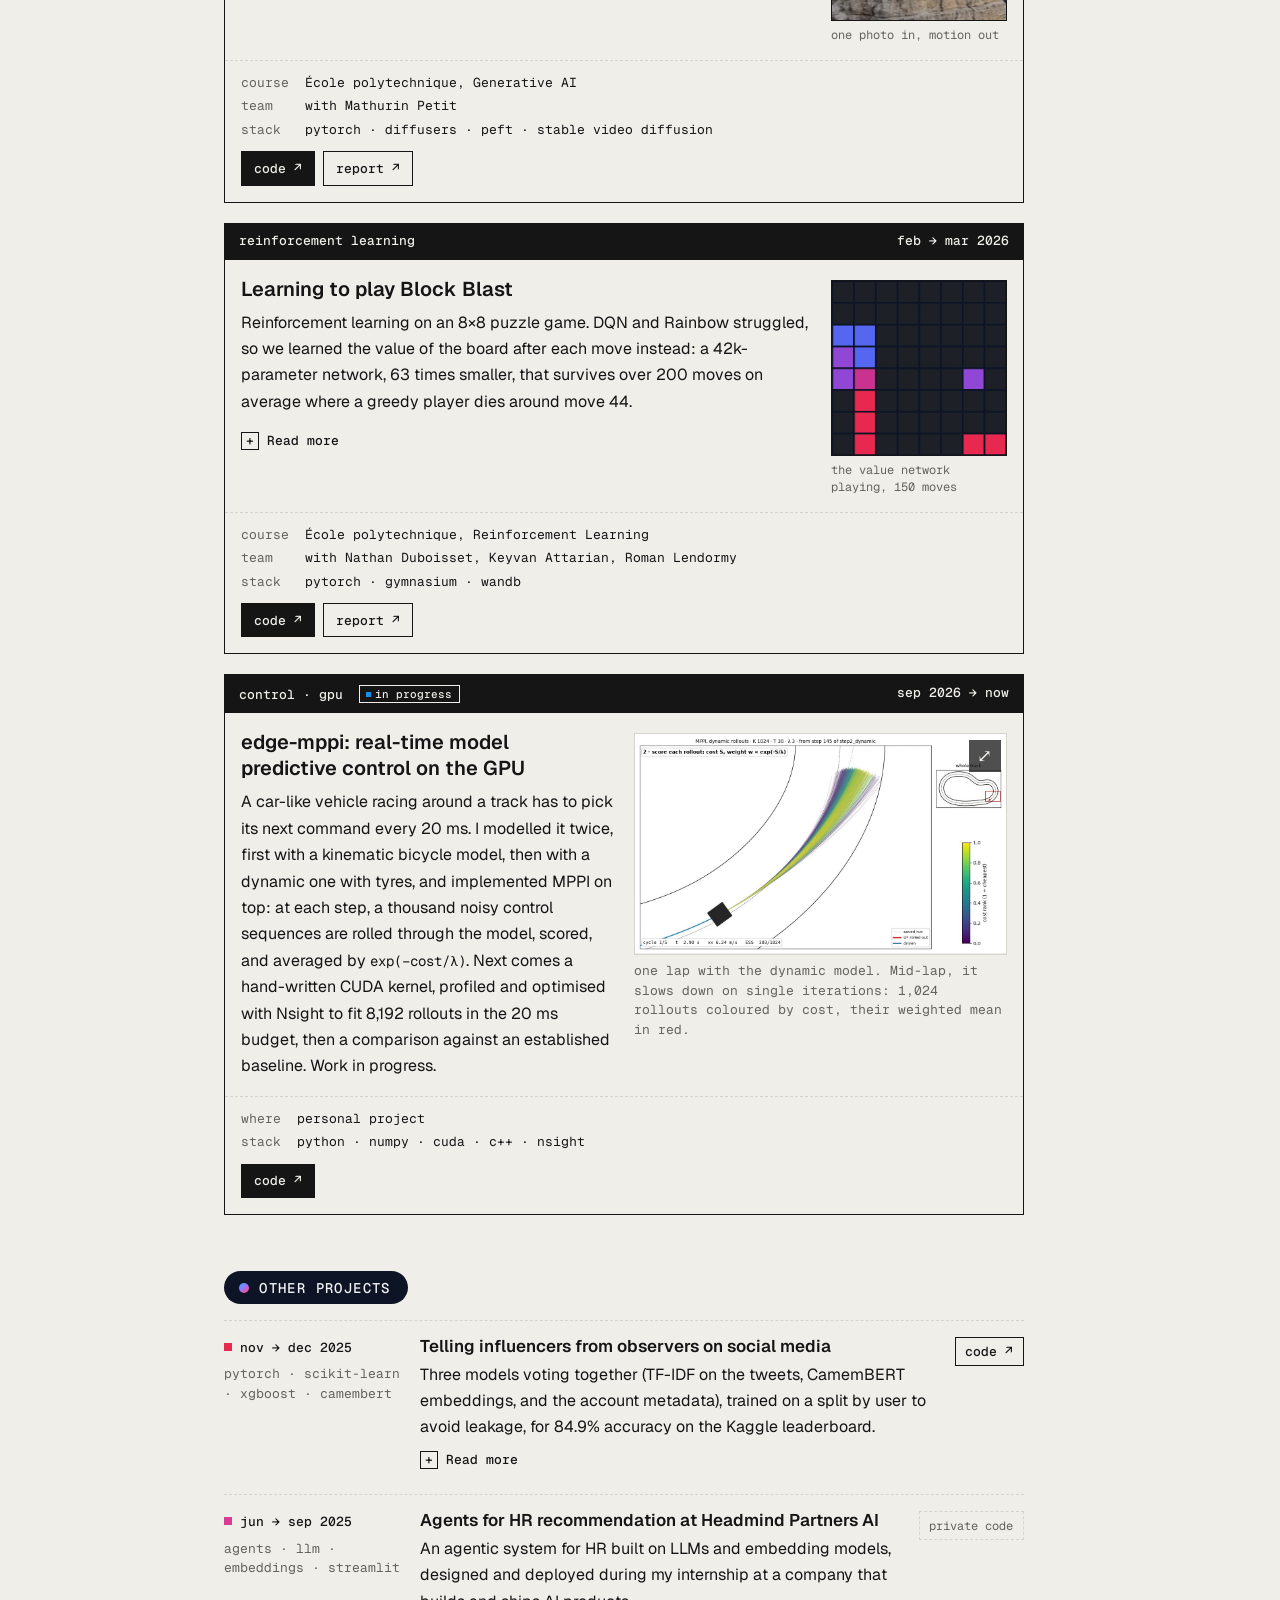
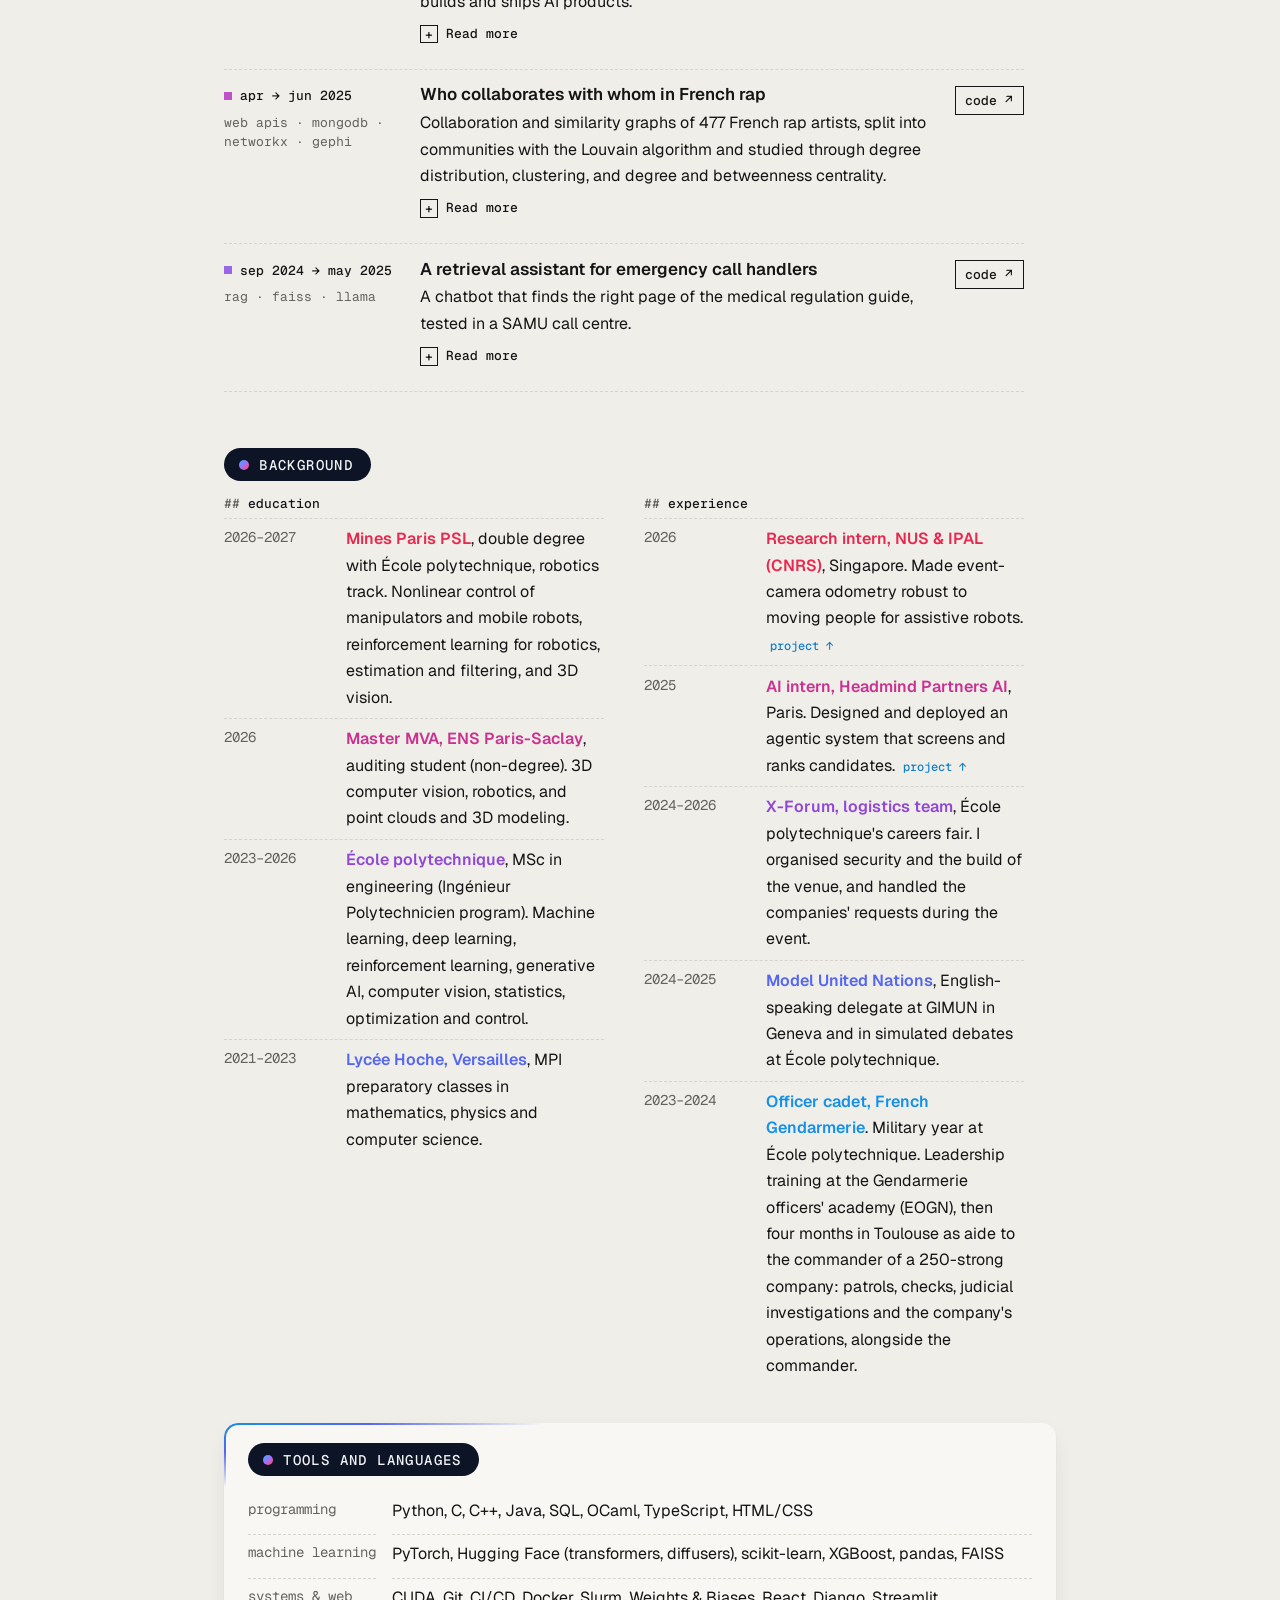
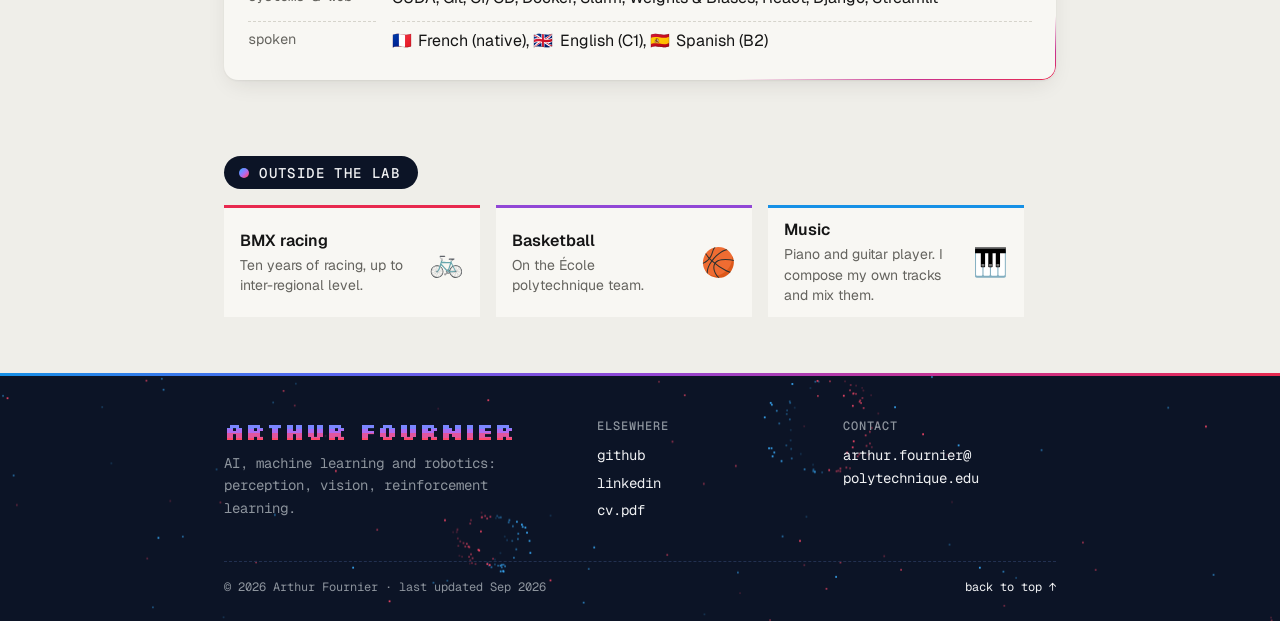
==== commit 4de14e3f: "MVA added" ====
--- a/index.html
+++ b/index.html
@@ -430,6 +430,11 @@
       reinforcement learning for robotics, estimation and filtering, and 3D vision.</span>
     </li>
     <li>
+      <span class="when">2026</span>
+      <span class="what"><strong>Master MVA, ENS Paris-Saclay</strong>, auditing student
+      (non-degree). 3D computer vision, robotics, and point clouds and 3D modeling.</span>
+    </li>
+    <li>
       <span class="when">2023–2026</span>
       <span class="what"><strong>École polytechnique</strong>, MSc in engineering
       (Ingénieur Polytechnicien program). Machine learning, deep learning, reinforcement
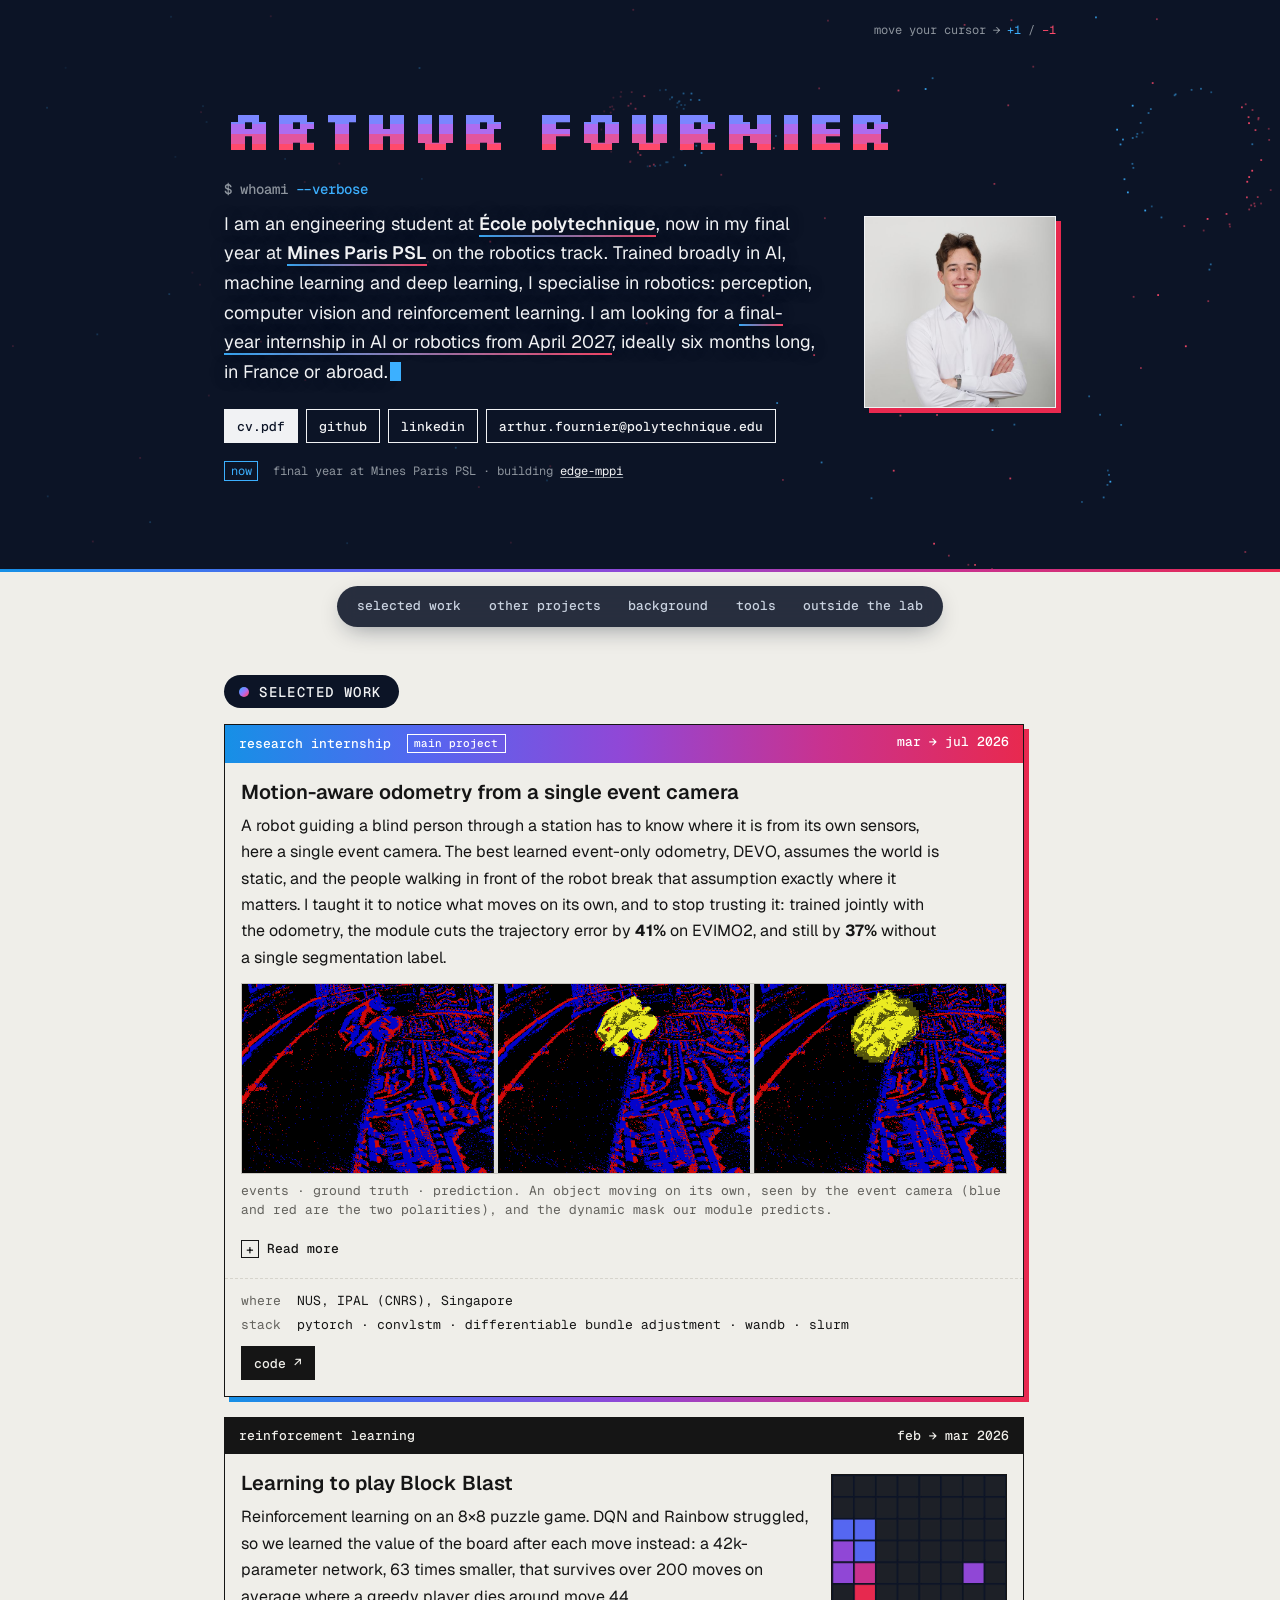
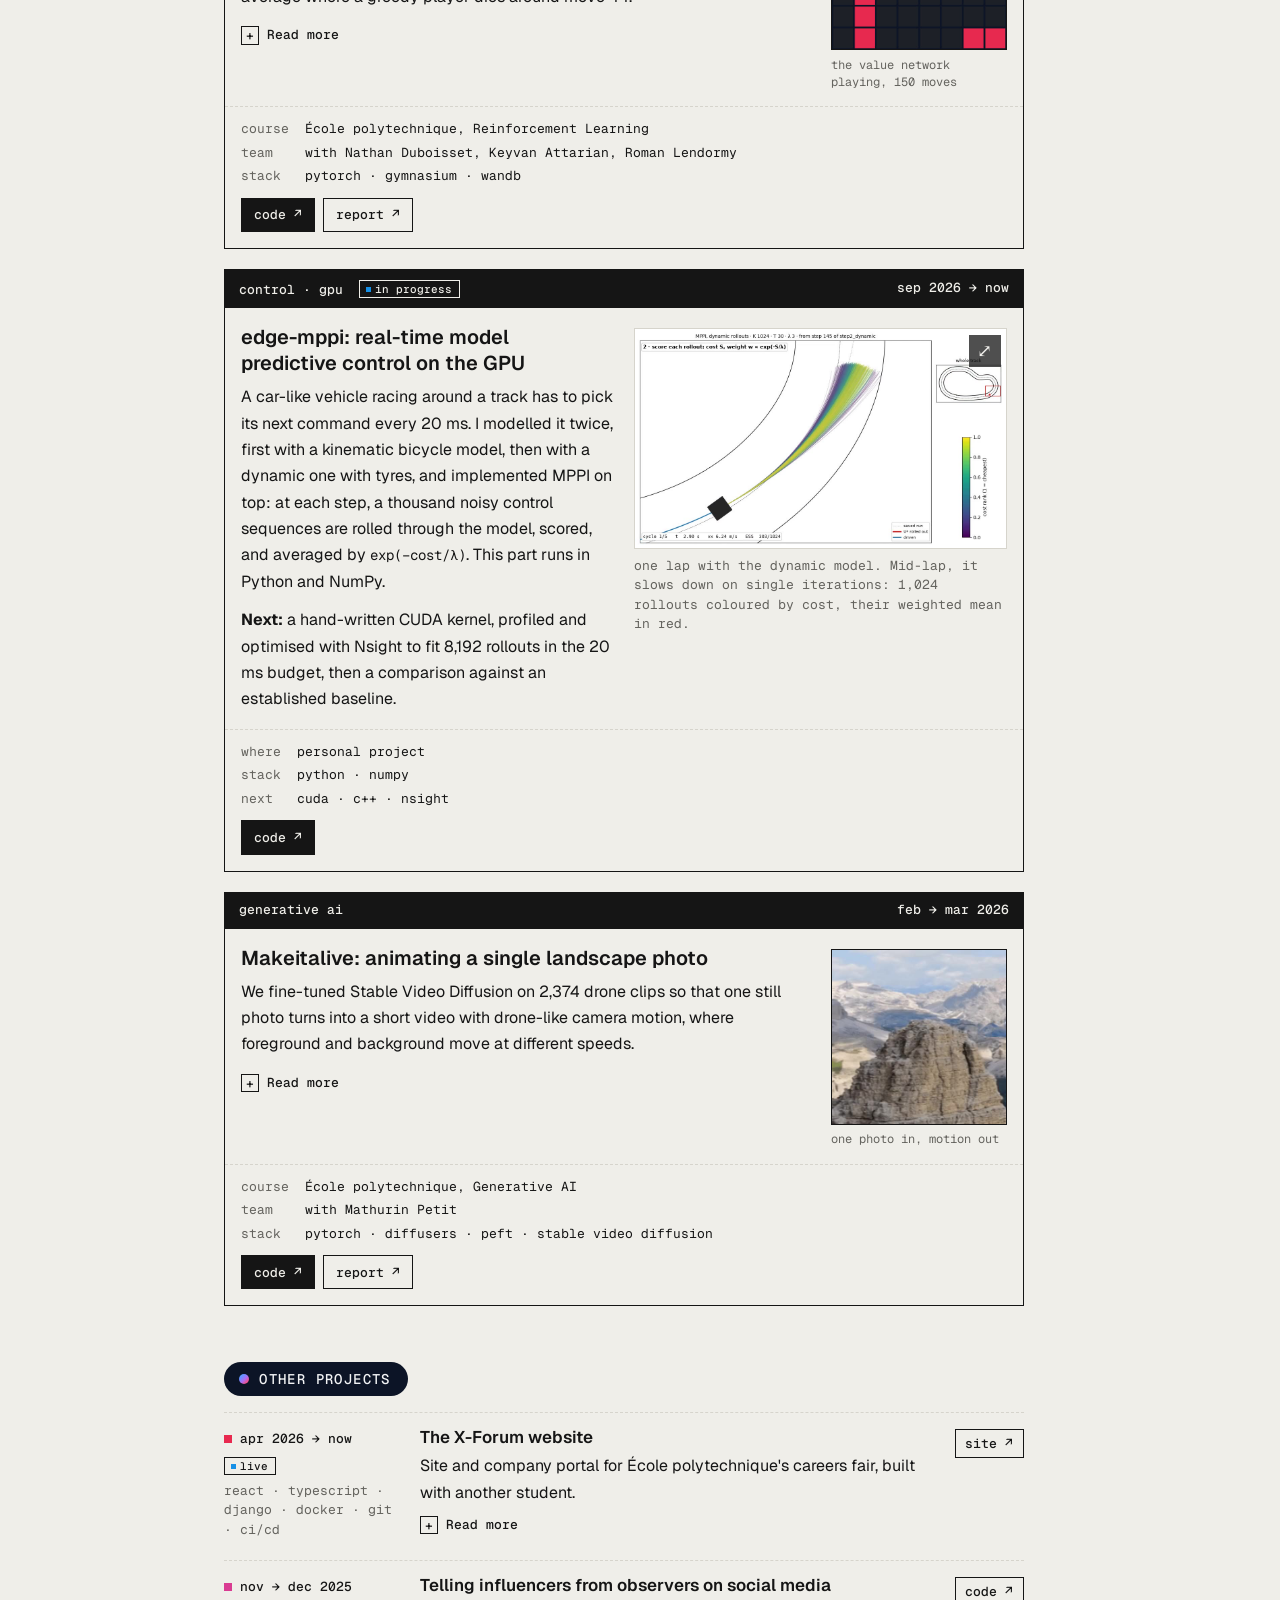
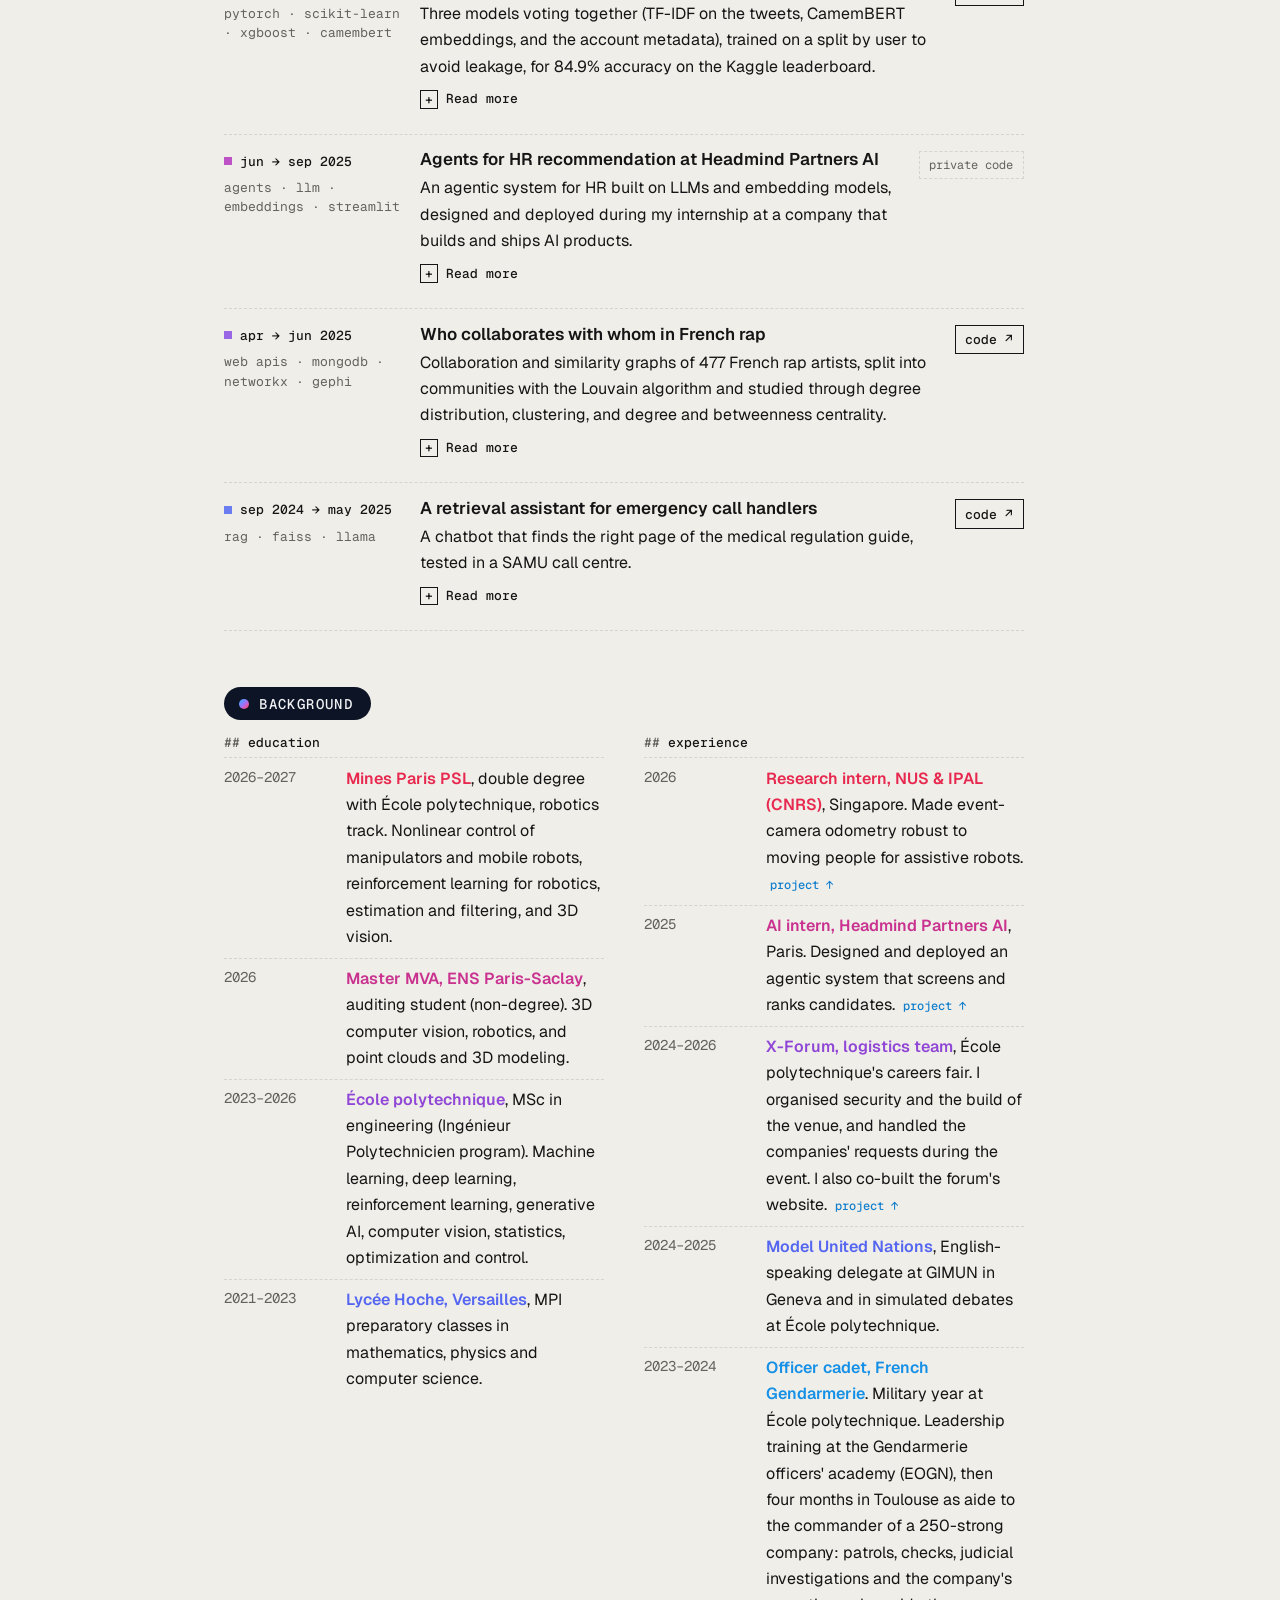
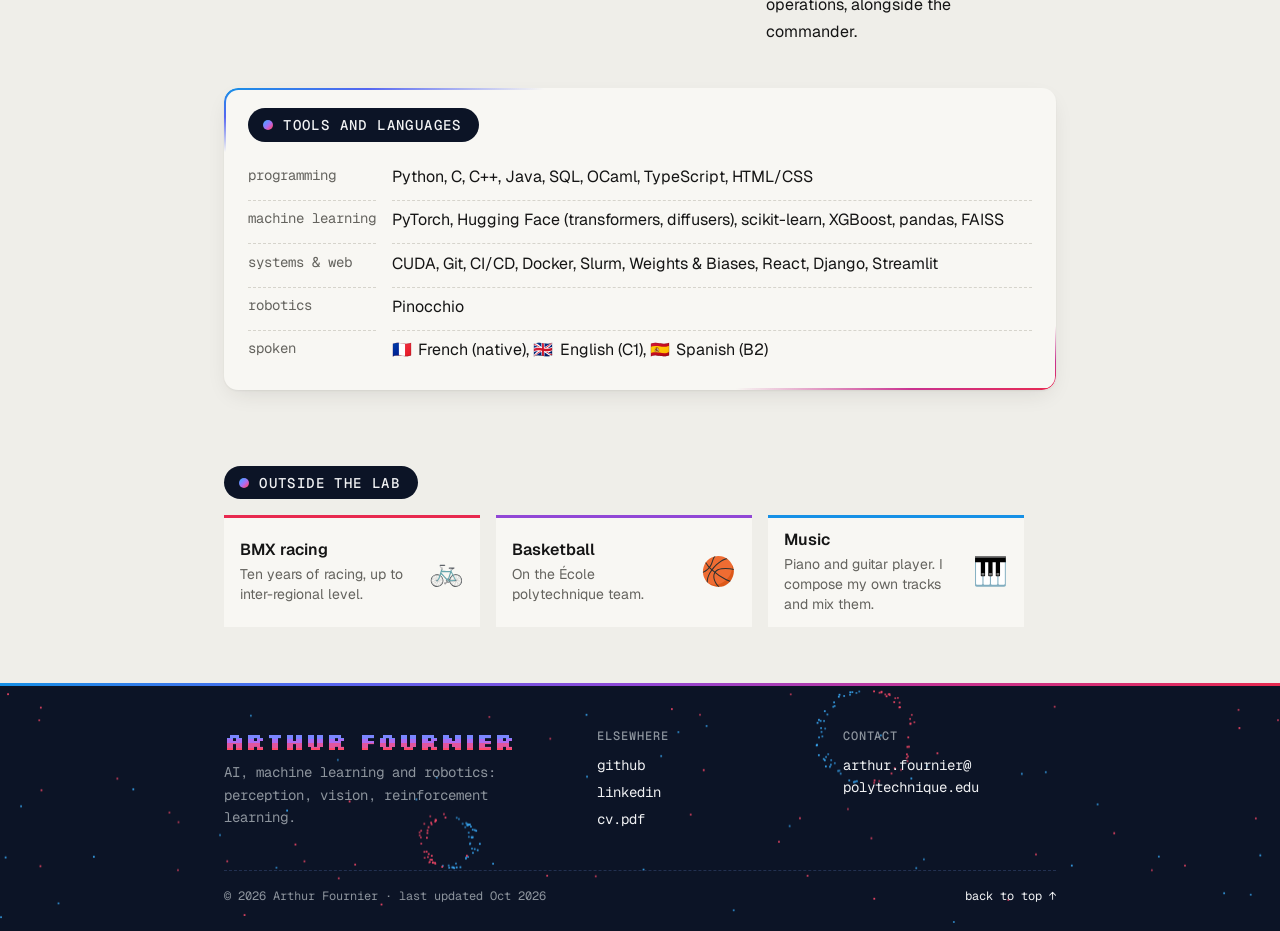
==== commit 23f21dae: "update site" ====
--- a/index.html
+++ b/index.html
@@ -50,15 +50,13 @@
         I am an engineering student at <strong class="breathe">École polytechnique</strong>, now in my final
         year at <strong class="breathe">Mines Paris PSL</strong> on the robotics track. Trained broadly
         in AI, machine learning and deep learning, I specialise in robotics:
-        perception, computer vision and reinforcement learning. I am looking for a <span class="breathe">2027 internship in AI or robotics</span>, in France or abroad.<span class="caret" aria-hidden="true"></span>
+        perception, computer vision and reinforcement learning. I am looking for a <span class="breathe">final-year internship in AI or robotics from April 2027</span>, ideally six months long, in France or abroad.<span class="caret" aria-hidden="true"></span>
       </p>
       <nav class="links" aria-label="Profiles and contact">
         <a href="assets/docs/cv.pdf">cv.pdf</a>
         <a href="https://github.com/arthurfou">github</a>
         <a href="https://www.linkedin.com/in/arthurfou/">linkedin</a>
         <a href="mailto:arthur.fournier@polytechnique.edu">arthur.fournier@polytechnique.edu</a>
-        <!-- Keep a second, research-weighted CV here if you want one:
-        <a href="assets/docs/cv-research.pdf">cv-research.pdf</a> -->
       </nav>
       <p class="now"><span>now</span> final year at Mines Paris PSL · building <a href="#p-mppi">edge-mppi</a></p>
     </div>
@@ -105,8 +103,8 @@
         DEVO, assumes the world is static, and the people walking in front of the robot
         break that assumption exactly where it matters. I taught it to notice what moves on
         its own, and to stop trusting it: trained jointly with the odometry, the module cuts
-        the trajectory error by <strong class="hl-pos">41%</strong> on EVIMO2, and still by
-        <strong class="hl-neg">37%</strong> without a single segmentation label.
+        the trajectory error by <strong>41%</strong> on EVIMO2, and still by
+        <strong>37%</strong> without a single segmentation label.
       </p>
 
       <figure class="shot">
@@ -151,6 +149,98 @@
     </dl>
     <nav class="links card-links" aria-label="IPAL project links">
       <a href="https://github.com/arthurfou/MADEVO">code ↗</a>
+    </nav>
+  </article>
+
+  <article class="card" id="p-rl">
+    <header>
+      <span>reinforcement learning</span>
+      <span><time datetime="2026-02">feb</time> → <time datetime="2026-03">mar 2026</time></span>
+    </header>
+    <div class="in split">
+      <div class="split-text">
+        <h3>Learning to play Block Blast</h3>
+        <p>
+          Reinforcement learning on an 8×8 puzzle game. DQN and Rainbow struggled, so we
+          learned the value of the board after each move instead: a 42k-parameter network,
+          63 times smaller, that survives over 200 moves on average where a greedy player
+          dies around move 44.
+        </p>
+        <details class="more">
+          <summary><span class="closed">Read more</span><span class="opened">Show less</span></summary>
+          <p>
+            A Q-network has to learn at once what each piece looks like, where it fits and
+            what the board is worth. Since the game can list every valid placement, our Deep
+            Value Network only scores the resulting boards ("afterstates") and picks the best
+            one. Its eight parallel convolution branches include full-row and full-column
+            detectors, which spot nearly complete lines.
+          </p>
+          <p>
+            In the three-piece version, the network ranks every order and placement of the
+            three pieces with a short lookahead. The greedy player grabs immediate line
+            clears, fragments the board and dies around move 44. With the same two-piece
+            lookahead, the value network keeps space open and lasts about 209 moves, over 250
+            games.
+          </p>
+        </details>
+      </div>
+      <figure class="media">
+        <video src="assets/img/blockblast.mp4" poster="assets/img/blockblast.jpg"
+               autoplay muted loop playsinline width="480" height="480"
+               aria-label="The trained value network playing the first 150 moves of a Block Blast game, clearing rows and columns"></video>
+        <figcaption>the value network playing, 150 moves</figcaption>
+      </figure>
+    </div>
+    <dl class="kv">
+      <dt>course</dt><dd>École polytechnique, Reinforcement Learning</dd>
+      <dt>team</dt><dd>with Nathan Duboisset, Keyvan Attarian, Roman Lendormy</dd>
+      <dt>stack</dt><dd>pytorch · gymnasium · wandb</dd>
+    </dl>
+    <nav class="links card-links" aria-label="Block Blast links">
+      <a href="https://github.com/NathanDuboisset/RL_project">code ↗</a>
+      <a href="https://github.com/NathanDuboisset/RL_project/blob/master/report.pdf">report ↗</a>
+    </nav>
+  </article>
+
+  <article class="card" id="p-mppi">
+    <header>
+      <span>control · gpu <span class="tag live">in progress</span></span>
+      <span><time datetime="2026-09">sep 2026</time> → now</span>
+    </header>
+    <div class="in split split-wide">
+      <div class="split-text">
+        <h3>edge-mppi: real-time model predictive control on the GPU</h3>
+        <p>
+          A car-like vehicle racing around a track has to pick its next command every 20 ms.
+          I modelled it twice, first with a kinematic bicycle model, then with a dynamic one
+          with tyres, and implemented MPPI on top: at each step, a thousand noisy control
+          sequences are rolled through the model, scored, and averaged by
+          <code>exp(−cost/λ)</code>. This part runs in Python and NumPy.
+        </p>
+        <p>
+          <strong>Next:</strong> a hand-written CUDA kernel, profiled and optimised with
+          Nsight to fit 8,192 rollouts in the 20 ms budget, then a comparison against an
+          established baseline.
+        </p>
+      </div>
+      <figure class="shot shot-video">
+        <div class="video-wrap">
+        <video src="assets/img/mppi-lap.mp4" poster="assets/img/mppi-lap.jpg"
+               autoplay muted loop playsinline width="1100" height="650"
+               aria-label="One lap of the MPPI controller on a closed track, zooming in on single iterations: 1,024 sampled trajectories coloured by cost, their weighted mean in red"></video>
+        <button type="button" class="fs-btn" hidden aria-label="Enlarge the video" title="Enlarge">⤢</button>
+        </div>
+        <figcaption>one lap with the dynamic model. Mid-lap, it slows down on single
+        iterations: 1,024 rollouts coloured by cost, their weighted mean in red.</figcaption>
+      </figure>
+    </div>
+    <dl class="kv">
+      <dt>where</dt><dd>personal project</dd>
+      <dt>stack</dt><dd>python · numpy</dd>
+      <dt>next</dt><dd>cuda · c++ · nsight</dd>
+    </dl>
+    <nav class="links card-links" aria-label="edge-mppi links">
+      <a href="https://github.com/arthurfou/edge-mppi">code ↗</a>
     </nav>
   </article>
 
@@ -196,103 +286,12 @@
     </nav>
   </article>
 
-  <article class="card" id="p-rl">
-    <header>
-      <span>reinforcement learning</span>
-      <span><time datetime="2026-02">feb</time> → <time datetime="2026-03">mar 2026</time></span>
-    </header>
-    <div class="in split">
-      <div class="split-text">
-        <h3>Learning to play Block Blast</h3>
-        <p>
-          Reinforcement learning on an 8×8 puzzle game. DQN and Rainbow struggled, so we
-          learned the value of the board after each move instead: a 42k-parameter network,
-          63 times smaller, that survives over 200 moves on average where a greedy player
-          dies around move 44.
-        </p>
-        <details class="more">
-          <summary><span class="closed">Read more</span><span class="opened">Show less</span></summary>
-          <p>
-            A Q-network has to learn at once what each piece looks like, where it fits and
-            what the board is worth. Since the game can list every valid placement, our Deep
-            Value Network only scores the resulting boards ("afterstates") and picks the best
-            one. Its eight parallel convolution branches include full-row and full-column
-            detectors, which spot nearly complete lines.
-          </p>
-          <p>
-            In the three-piece version, the network ranks every order and placement of the
-            three pieces with a short lookahead. The greedy player grabs immediate line
-            clears, fragments the board and dies around move 44. With the same two-piece
-            lookahead, the value network keeps space open and lasts about 209 moves, over 250
-            games.
-          </p>
-        </details>
-      </div>
-      <figure class="media">
-        <video src="assets/img/blockblast.mp4" poster="assets/img/blockblast.jpg"
-               autoplay muted loop playsinline width="480" height="480"
-               aria-label="The trained value network playing the first 150 moves of a Block Blast game, clearing rows and columns"></video>
-        <figcaption>the value network playing, 150 moves</figcaption>
-      </figure>
-    </div>
-    <dl class="kv">
-      <dt>course</dt><dd>École polytechnique, Reinforcement Learning</dd>
-      <dt>team</dt><dd>with Nathan Duboisset, Keyvan Attarian, Roman Lendormy</dd>
-      <dt>stack</dt><dd>pytorch · gymnasium · wandb</dd>
-    </dl>
-    <nav class="links card-links" aria-label="Block Blast links">
-      <a href="https://github.com/NathanDuboisset/RL_project">code ↗</a>
-      <a href="https://github.com/NathanDuboisset/RL_project/blob/master/report.pdf">report ↗</a>
-    </nav>
-  </article>
-
-
-  <article class="card" id="p-mppi">
-    <header>
-      <span>control · gpu <span class="tag live">in progress</span></span>
-      <span><time datetime="2026-09">sep 2026</time> → now</span>
-    </header>
-    <div class="in split split-wide">
-      <div class="split-text">
-        <h3>edge-mppi: real-time model predictive control on the GPU</h3>
-        <p>
-          A car-like vehicle racing around a track has to pick its next command every 20 ms.
-          I modelled it twice, first with a kinematic bicycle model, then with a dynamic one
-          with tyres, and implemented MPPI on top: at each step, a thousand noisy control
-          sequences are rolled through the model, scored, and averaged by
-          <code>exp(−cost/λ)</code>. Next comes a hand-written CUDA kernel, profiled and
-          optimised with Nsight to fit 8,192 rollouts in the 20 ms budget, then a
-          comparison against an established baseline. Work in progress.
-        </p>
-      </div>
-      <figure class="shot shot-video">
-        <div class="video-wrap">
-        <video src="assets/img/mppi-lap.mp4" poster="assets/img/mppi-lap.jpg"
-               autoplay muted loop playsinline width="1100" height="650"
-               aria-label="One lap of the MPPI controller on a closed track, zooming in on single iterations: 1,024 sampled trajectories coloured by cost, their weighted mean in red"></video>
-        <button type="button" class="fs-btn" hidden aria-label="Enlarge the video" title="Enlarge">⤢</button>
-        </div>
-        <figcaption>one lap with the dynamic model. Mid-lap, it slows down on single
-        iterations: 1,024 rollouts coloured by cost, their weighted mean in red.</figcaption>
-      </figure>
-    </div>
-    <dl class="kv">
-      <dt>where</dt><dd>personal project</dd>
-      <dt>stack</dt><dd>python · numpy · cuda · c++ · nsight</dd>
-    </dl>
-    <nav class="links card-links" aria-label="edge-mppi links">
-      <a href="https://github.com/arthurfou/edge-mppi">code ↗</a>
-    </nav>
-  </article>
-
   </div>
 </section>
 
 <section class="section" aria-labelledby="other">
   <h2 class="section-title" id="other">other projects</h2>
   <ul class="rows">
-    <!-- HIDDEN until the X-Forum website can be shown publicly.
-         To show it again, delete this comment's first and last lines.
     <li id="p-xforum">
       <div class="row-meta">
         <p><time datetime="2026-04">apr 2026</time> → now <span class="tag live">live</span></p>
@@ -317,7 +316,6 @@
       </div>
       <p class="row-links"><a href="https://xforum.binets.fr/">site ↗</a></p>
     </li>
-    END HIDDEN X-Forum website -->
     <li id="p-twitter">
       <div class="row-meta">
         <p><time datetime="2025-11">nov</time> → <time datetime="2025-12">dec 2025</time></p>
@@ -467,9 +465,8 @@
       <span class="when">2024–2026</span>
       <span class="what"><strong>X-Forum, logistics team</strong>, École polytechnique's
       careers fair. I organised security and the build of the venue, and handled the
-      companies' requests during the event.<!-- HIDDEN with the X-Forum website row:
-      I also co-built the forum's website.
-      <a class="jump" href="#p-xforum">project ↑</a> --></span>
+      companies' requests during the event. I also co-built the forum's website.
+      <a class="jump" href="#p-xforum">project ↑</a></span>
     </li>
     <li>
       <span class="when">2024–2025</span>
@@ -498,6 +495,8 @@
     <dd>PyTorch, Hugging Face (transformers, diffusers), scikit-learn, XGBoost, pandas, FAISS</dd>
     <dt>systems &amp; web</dt>
     <dd>CUDA, Git, CI/CD, Docker, Slurm, Weights &amp; Biases, React, Django, Streamlit</dd>
+    <dt>robotics</dt>
+    <dd>Pinocchio</dd>
     <dt>spoken</dt>
     <dd><span class="flag" aria-hidden="true">🇫🇷</span> French (native), <span class="flag" aria-hidden="true">🇬🇧</span> English (C1), <span class="flag" aria-hidden="true">🇪🇸</span> Spanish (B2)</dd>
   </dl>
@@ -554,7 +553,7 @@
     </div>
   </div>
   <div class="foot-base">
-    <p>© 2026 Arthur Fournier · last updated Sep 2026</p>
+    <p>© 2026 Arthur Fournier · last updated Oct 2026</p>
     <a href="#hero">back to top ↑</a>
   </div>
 </footer>
--- a/assets/css/style.css
+++ b/assets/css/style.css
@@ -622,10 +622,6 @@
 .more[open] .closed,
 .more:not([open]) .opened { display: none; }
 
-
-.hl-pos, .hl-neg { font-weight: 600; font-variant-numeric: tabular-nums; }
-.hl-pos { color: var(--pos); }
-.hl-neg { color: var(--neg); }
 
 .card code,
 .card kbd { font: 400 .875em/1 var(--mono); }
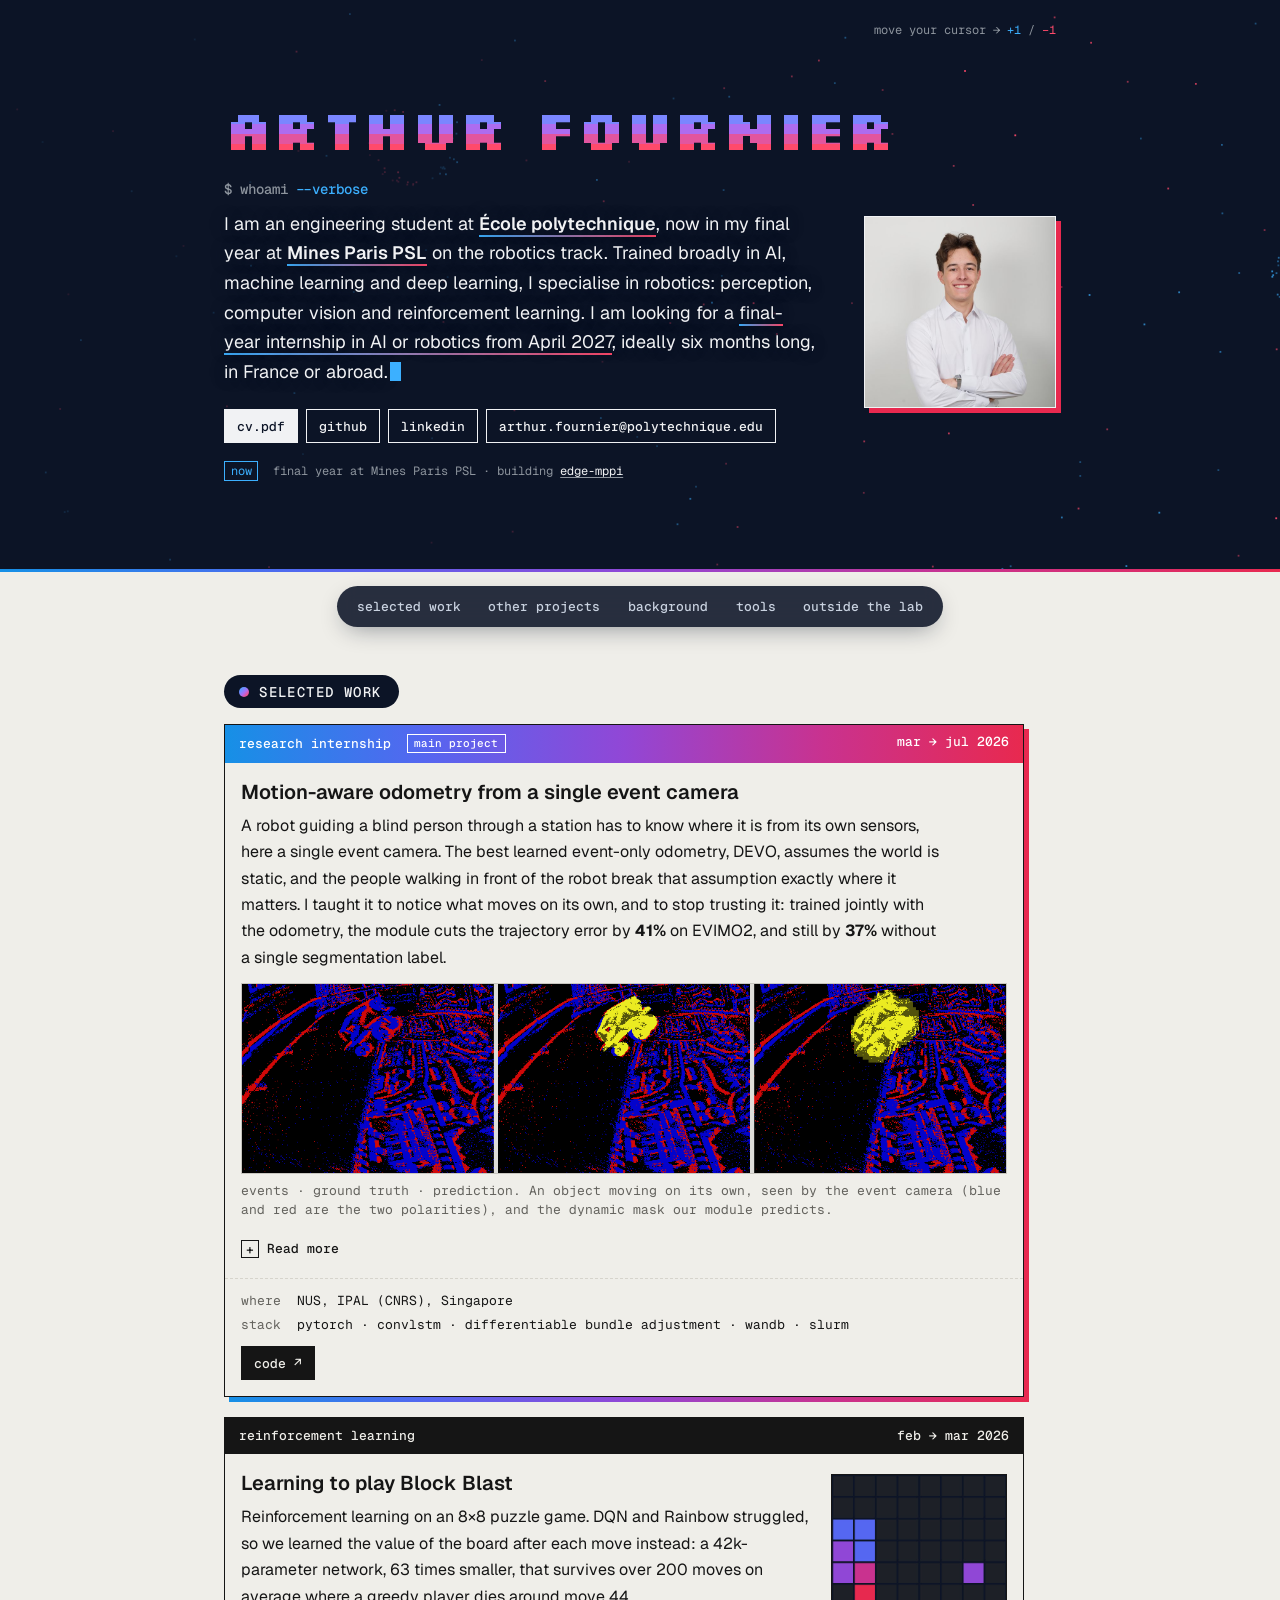
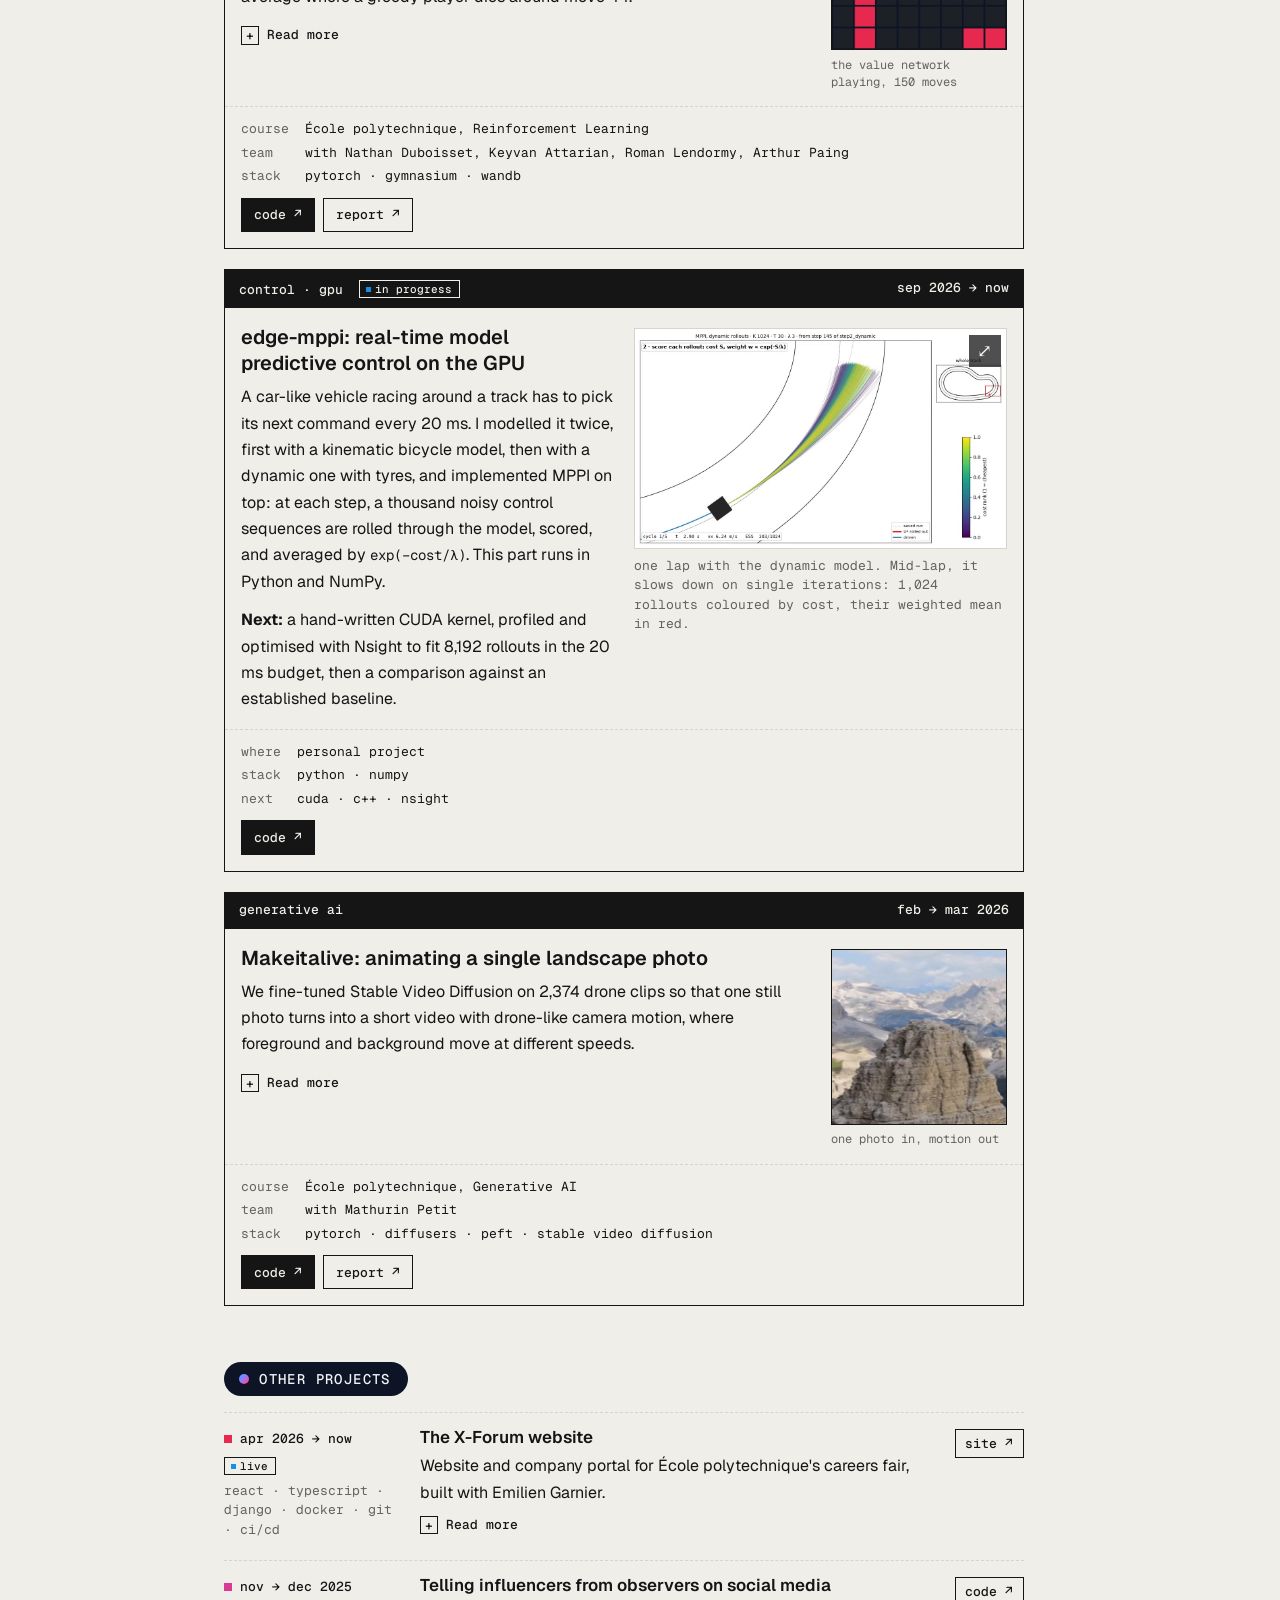
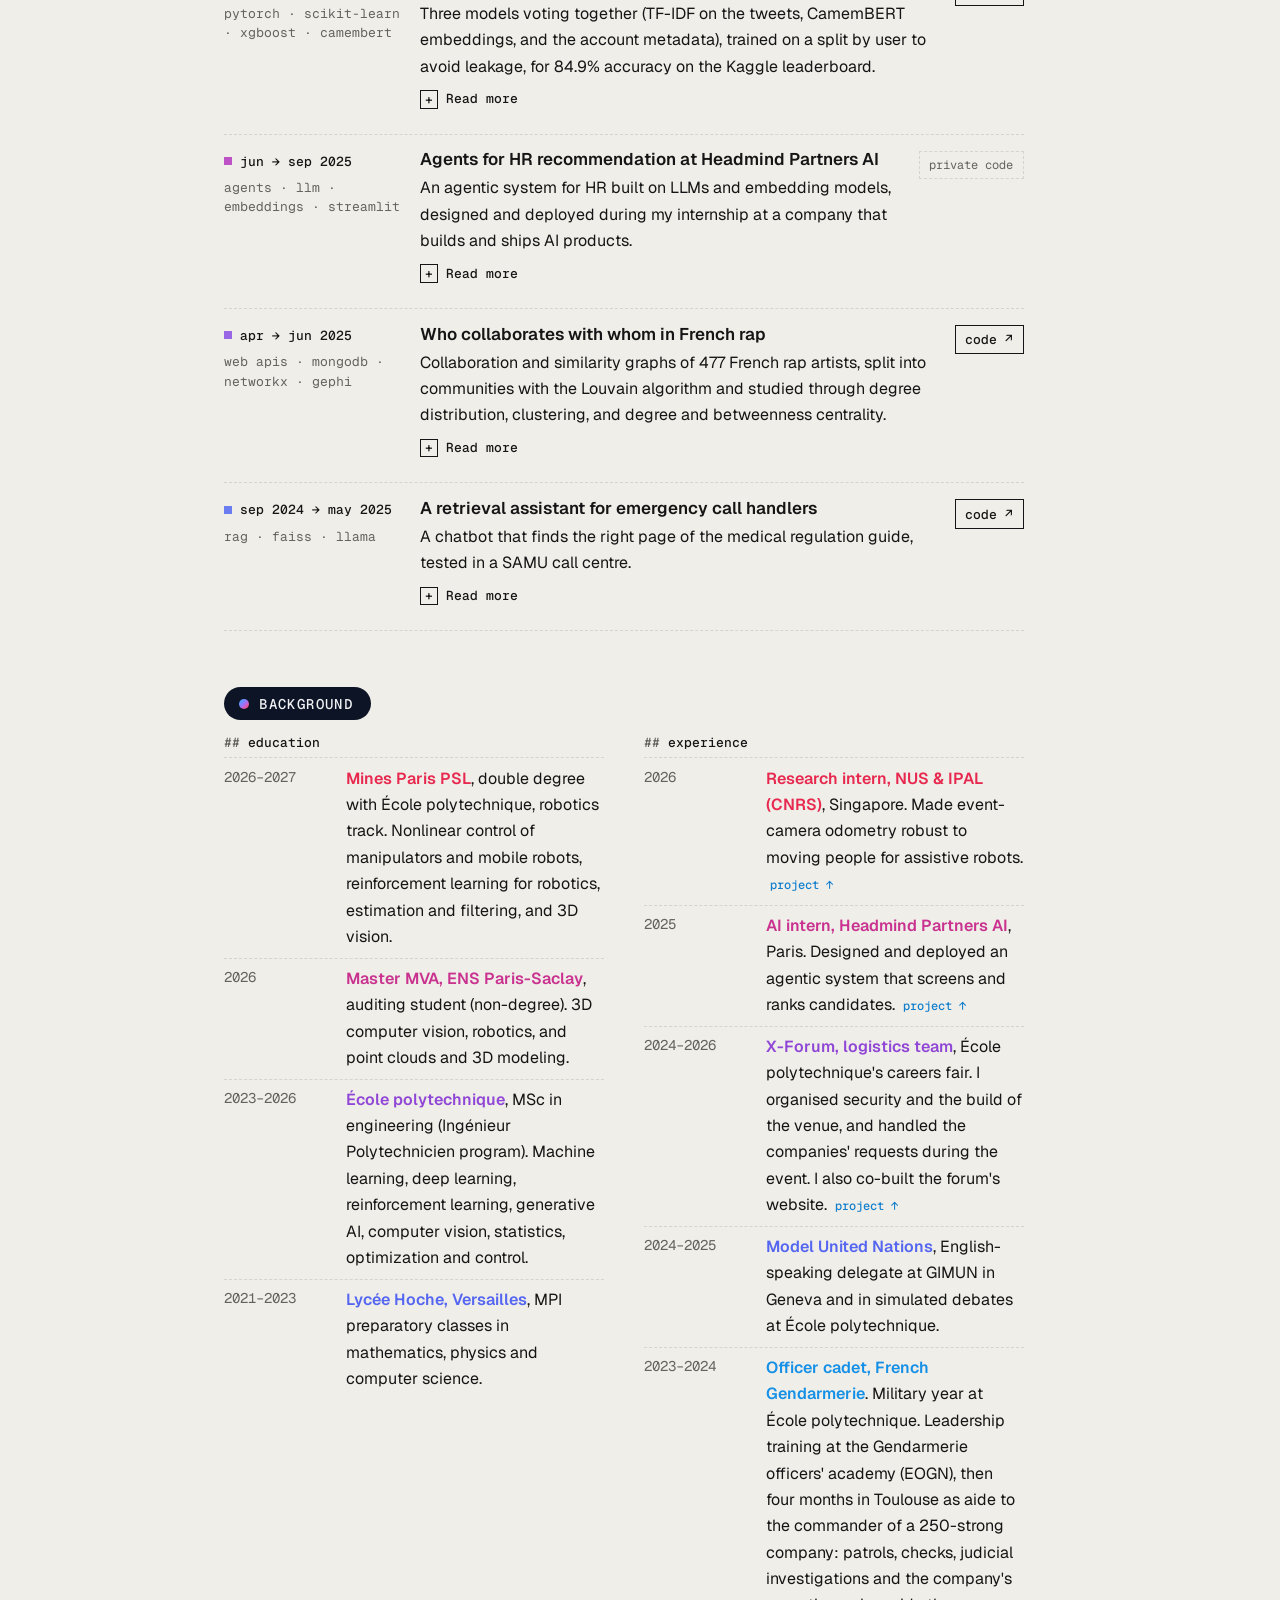
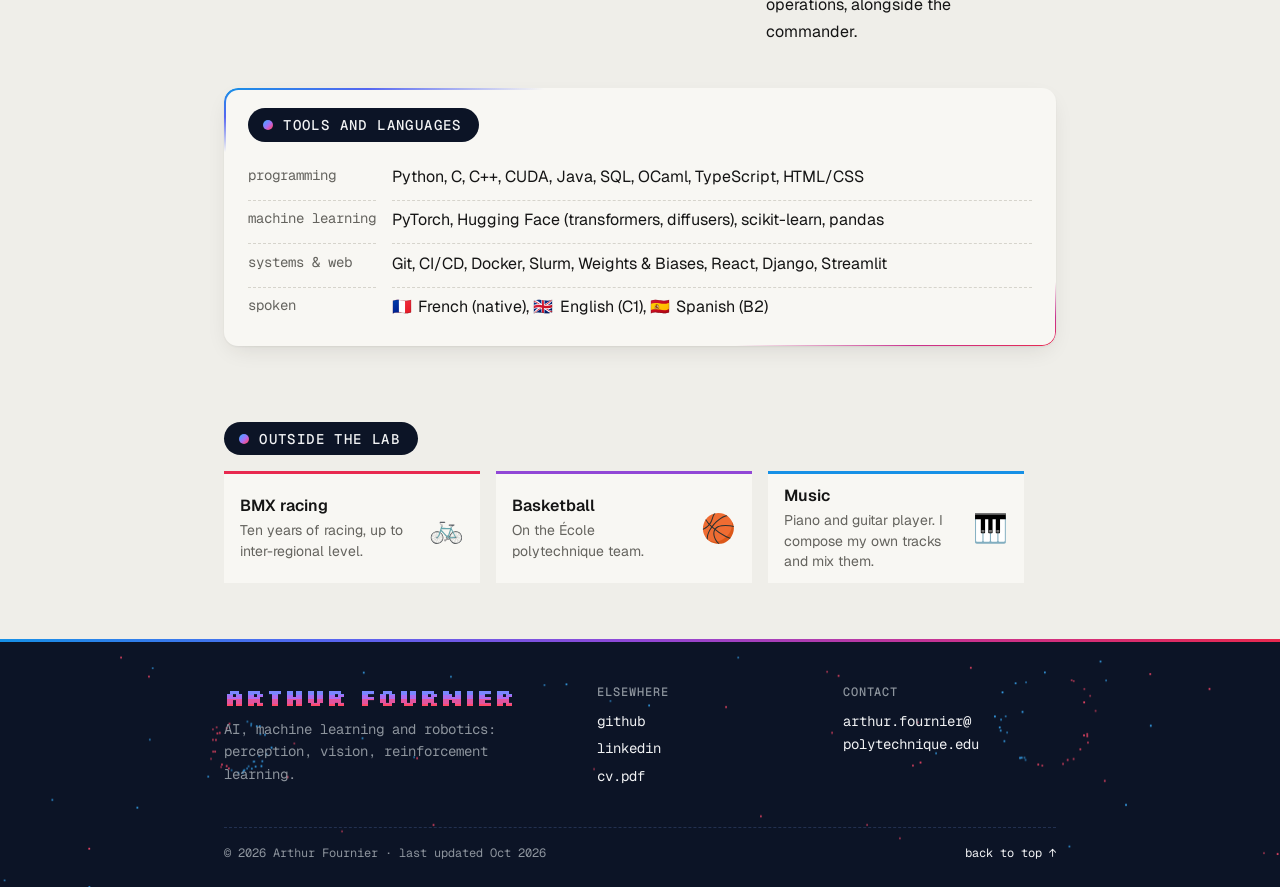
==== commit 6e54e18e: "skills modified" ====
--- a/index.html
+++ b/index.html
@@ -193,7 +193,7 @@
     </div>
     <dl class="kv">
       <dt>course</dt><dd>École polytechnique, Reinforcement Learning</dd>
-      <dt>team</dt><dd>with Nathan Duboisset, Keyvan Attarian, Roman Lendormy</dd>
+      <dt>team</dt><dd>with Nathan Duboisset, Keyvan Attarian, Roman Lendormy, Arthur Paing</dd>
       <dt>stack</dt><dd>pytorch · gymnasium · wandb</dd>
     </dl>
     <nav class="links card-links" aria-label="Block Blast links">
@@ -299,7 +299,7 @@
       </div>
       <div class="row-body">
         <h4>The X-Forum website</h4>
-        <p>Site and company portal for École polytechnique's careers fair, built with another student.</p>
+        <p>Website and company portal for École polytechnique's careers fair, built with Emilien Garnier.</p>
         <details class="more">
           <summary><span class="closed">Read more</span><span class="opened">Show less</span></summary>
           <p>
@@ -376,8 +376,9 @@
             The data lives in MongoDB. Lyrics are embedded with Word2Bezbar, a model trained
             on French rap, and artists are linked when their lyrics are close. On each graph we
             measured the degree distribution, clustering and centralities to find which artists
-            bridge otherwise separate scenes, then ran Louvain to extract the communities that
-            Gephi draws.
+            bridge otherwise separate scenes. We then tried several community detection
+            algorithms; Louvain gave the best results, and its communities are the ones Gephi
+            draws.
           </p>
           <p>With Arthur Buis, for the Web Graphs course.</p>
         </details>
@@ -490,13 +491,15 @@
   <h2 class="section-title" id="h-skills">tools and languages</h2>
   <dl class="kv skills">
     <dt>programming</dt>
-    <dd>Python, C, C++, Java, SQL, OCaml, TypeScript, HTML/CSS</dd>
+    <dd>Python, C, C++, CUDA, Java, SQL, OCaml, TypeScript, HTML/CSS</dd>
     <dt>machine learning</dt>
-    <dd>PyTorch, Hugging Face (transformers, diffusers), scikit-learn, XGBoost, pandas, FAISS</dd>
+    <dd>PyTorch, Hugging Face (transformers, diffusers), scikit-learn, pandas</dd>
     <dt>systems &amp; web</dt>
-    <dd>CUDA, Git, CI/CD, Docker, Slurm, Weights &amp; Biases, React, Django, Streamlit</dd>
+    <dd>Git, CI/CD, Docker, Slurm, Weights &amp; Biases, React, Django, Streamlit</dd>
+    <!--
     <dt>robotics</dt>
     <dd>Pinocchio</dd>
+    -->
     <dt>spoken</dt>
     <dd><span class="flag" aria-hidden="true">🇫🇷</span> French (native), <span class="flag" aria-hidden="true">🇬🇧</span> English (C1), <span class="flag" aria-hidden="true">🇪🇸</span> Spanish (B2)</dd>
   </dl>
